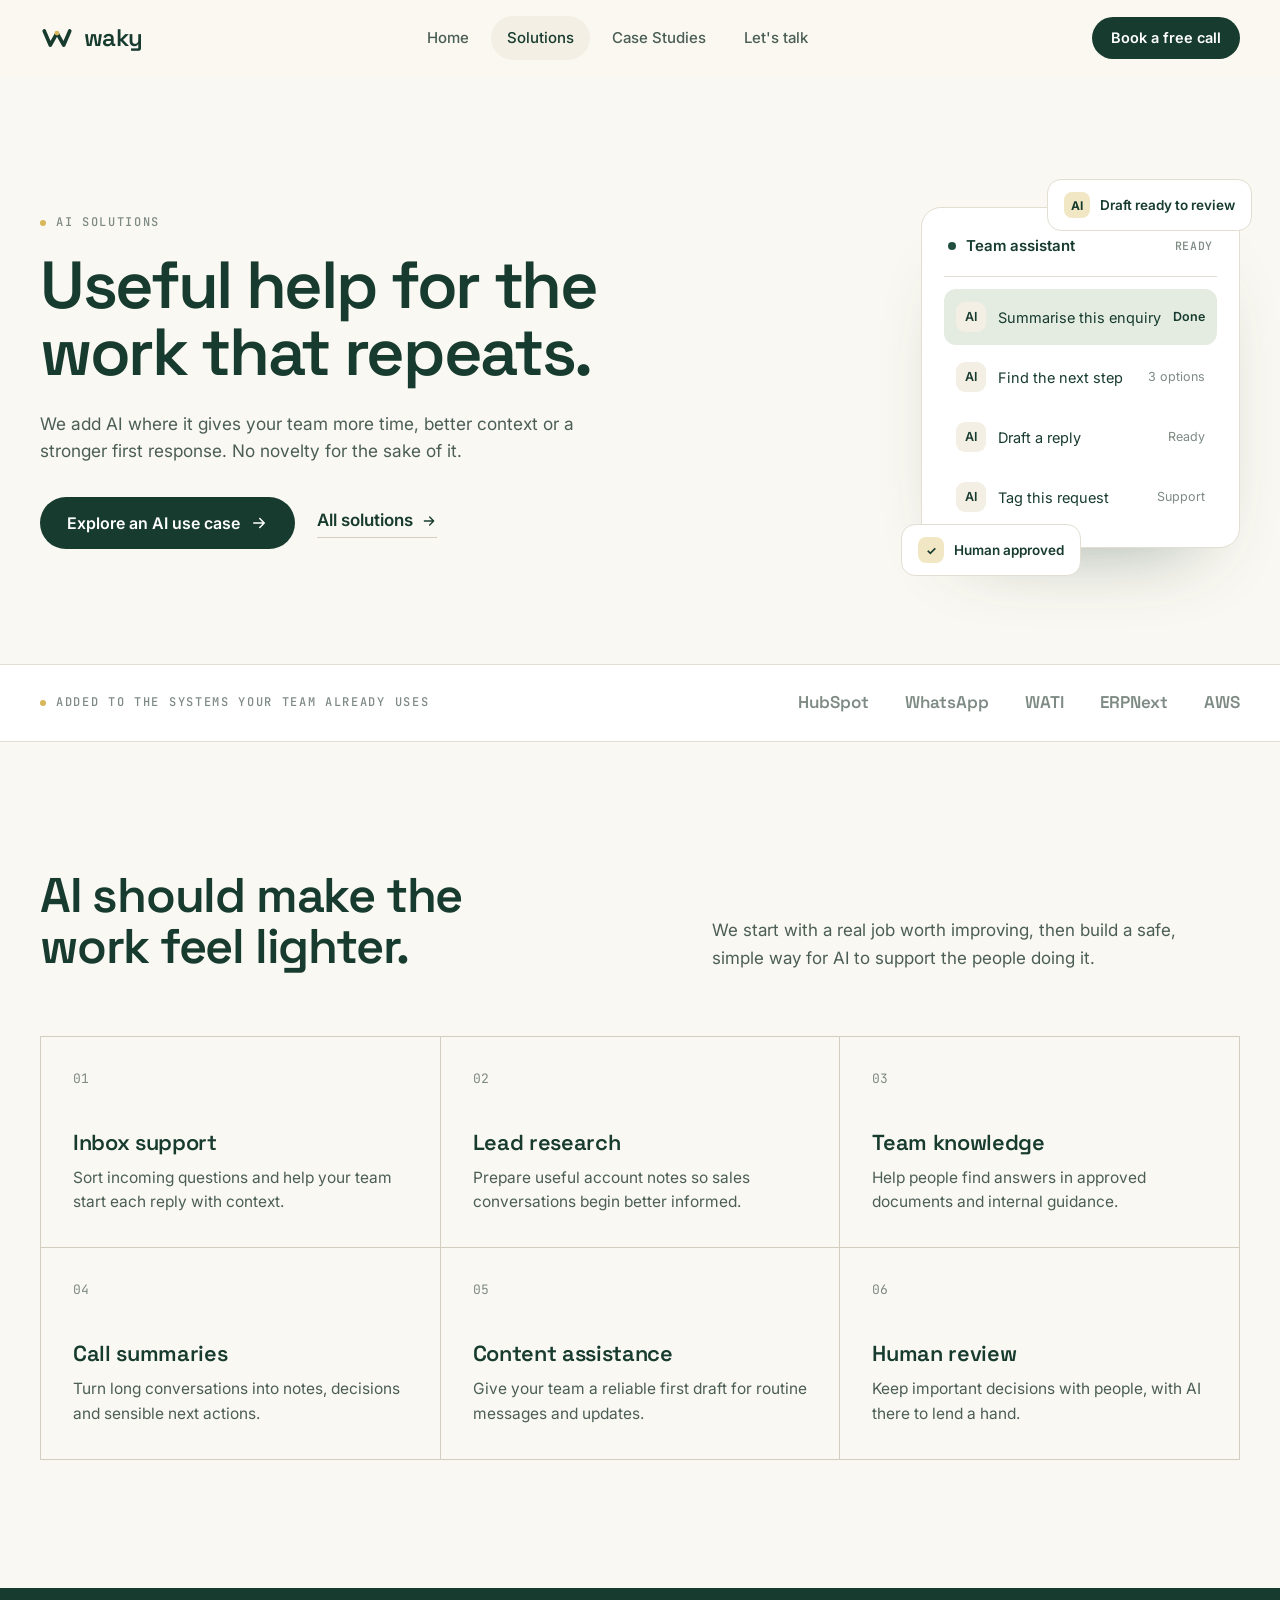
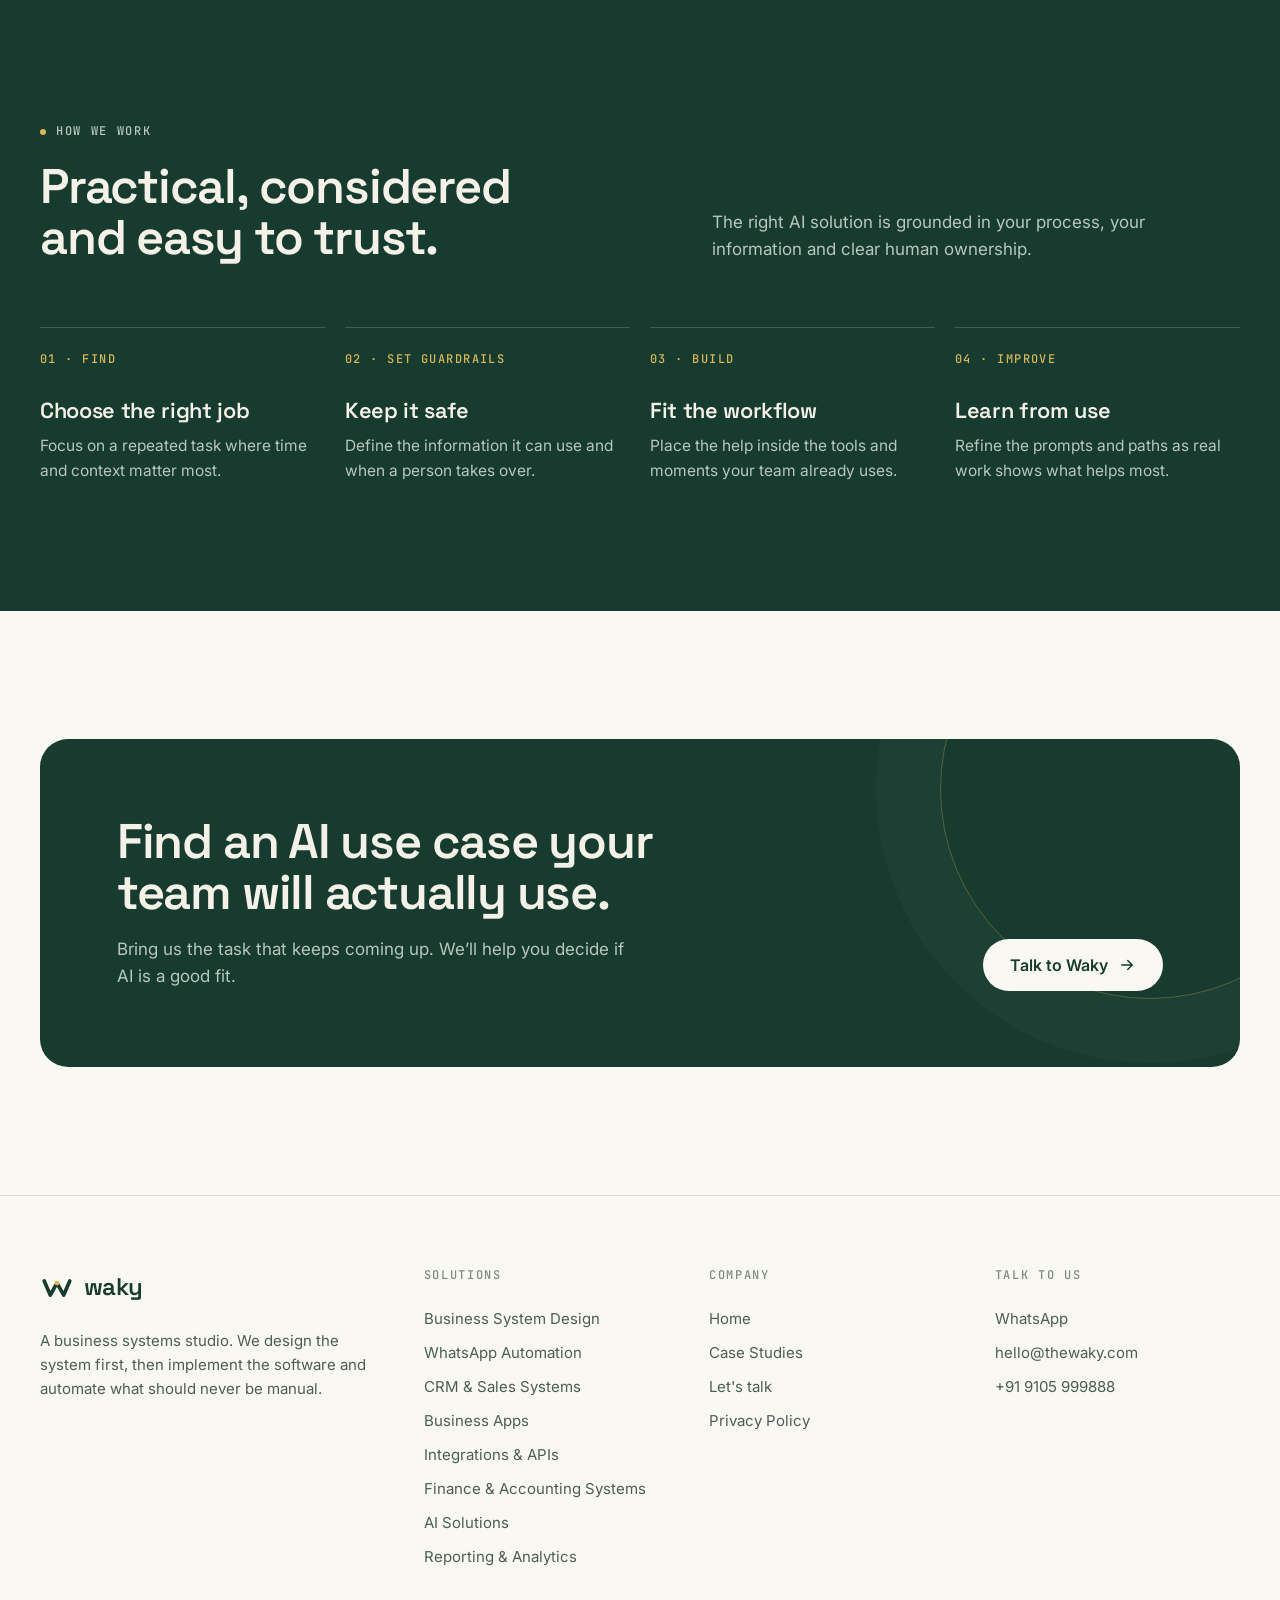
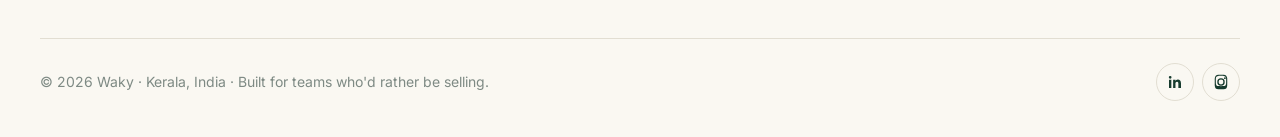
==== ai-solutions.html @ fea4414a "Redesign the site on one shared design system Every page now uses the same header, footer, buttons, " ====
<!DOCTYPE html>
<html lang="en">
<head>
<meta charset="UTF-8">
<meta name="viewport" content="width=device-width, initial-scale=1.0">
<title>AI Solutions — Waky</title>
<meta name="description" content="Practical AI solutions designed around the work your team already does.">
<link rel="canonical" href="https://thewaky.com/ai-solutions.html">
<meta name="theme-color" content="#FAF8F2">
<meta property="og:type" content="website">
<meta property="og:site_name" content="Waky">
<meta property="og:title" content="AI Solutions — Waky">
<meta property="og:description" content="Practical AI solutions designed around the work your team already does.">
<meta property="og:url" content="https://thewaky.com/ai-solutions.html">
<meta property="og:image" content="https://thewaky.com/abc.webp">
<meta name="twitter:card" content="summary_large_image">
<link rel="icon" type="image/svg+xml" href="logo.svg">
<link rel="preconnect" href="https://fonts.googleapis.com">
<link rel="preconnect" href="https://fonts.gstatic.com" crossorigin>
<link href="https://fonts.googleapis.com/css2?family=Space+Grotesk:wght@500;600;700&amp;family=Inter:wght@400;500;600&amp;family=JetBrains+Mono:wght@400;500&amp;display=swap" rel="stylesheet">
<link rel="stylesheet" href="styles.css">
<script async src="https://www.googletagmanager.com/gtag/js?id=G-2G8WQ6XJQY"></script>
<script>
  window.dataLayer = window.dataLayer || [];
  function gtag(){dataLayer.push(arguments);}
  gtag('js', new Date());
  gtag('config', 'G-2G8WQ6XJQY');
</script>
</head>
<body>
<a class="skip" href="#main">Skip to content</a>

<header class="site">
  <div class="wrap nav">
    <a href="index.html" class="brand" aria-label="Waky home">
      <svg viewBox="0 0 48 48" aria-hidden="true"><path d="M6 14 L14.5 34 L24 17 L33.5 34 L42 14" fill="none" stroke="#173B2E" stroke-width="5.2" stroke-linecap="round" stroke-linejoin="round"/><circle cx="24" cy="17" r="3.4" fill="#D8B65A"/></svg>
      <span>waky</span>
    </a>
    <nav class="nav-links" aria-label="Main navigation">
      <a href="index.html">Home</a>
      <a href="services.html" aria-current="page">Solutions</a>
      <a href="case-studies.html">Case Studies</a>
      <a href="contact.html">Let&#x27;s talk</a>
      <a class="nav-mobile-cta" href="contact.html">Book a free call</a>
    </nav>
    <div class="nav-cta">
      <a class="btn btn-primary btn-sm" href="contact.html">Book a free call</a>
    </div>
  </div>
</header>

<main id="main">

<section class="page-hero">
  <div class="wrap page-hero-grid">
    <div>
      <div class="eyebrow">AI Solutions</div>
      <h1>Useful help for the work that repeats.</h1>
      <p class="lede">We add AI where it gives your team more time, better context or a stronger first response. No novelty for the sake of it.</p>
      <div class="actions">
        <a class="btn btn-primary" href="contact.html">Explore an AI use case <svg viewBox="0 0 24 24" fill="none" stroke="currentColor" stroke-width="2" stroke-linecap="round" stroke-linejoin="round" aria-hidden="true"><path d="M5 12h14M13 6l6 6-6 6"/></svg></a>
        <a class="link-arrow" href="services.html">All solutions <svg viewBox="0 0 24 24" fill="none" stroke="currentColor" stroke-width="2" stroke-linecap="round" stroke-linejoin="round" aria-hidden="true"><path d="M5 12h14M13 6l6 6-6 6"/></svg></a>
      </div>
    </div>
    <div class="board-wrap" aria-hidden="true">
      <div class="chip chip-1"><b>AI</b>Draft ready to review</div>
      <div class="board">
        <div class="board-head"><i></i>Team assistant<span>Ready</span></div>
        <div class="board-line on"><b>AI</b>Summarise this enquiry<em>Done</em></div><div class="board-line"><b>AI</b>Find the next step<em>3 options</em></div><div class="board-line"><b>AI</b>Draft a reply<em>Ready</em></div><div class="board-line"><b>AI</b>Tag this request<em>Support</em></div>
      </div>
      <div class="chip chip-2"><b>✓</b>Human approved</div>
    </div>
  </div>
</section>

<div class="tools-row">
  <div class="wrap tools-inner">
    <span class="eyebrow">Added to the systems your team already uses</span>
    <ul><li>HubSpot</li><li>WhatsApp</li><li>WATI</li><li>ERPNext</li><li>AWS</li></ul>
  </div>
</div>

<section>
  <div class="wrap">
    <div class="head">
      <h2>AI should make the work feel lighter.</h2>
      <p>We start with a real job worth improving, then build a safe, simple way for AI to support the people doing it.</p>
    </div>
    <div class="grid-3 "><article><span class="step-num">01</span><h3>Inbox support</h3><p>Sort incoming questions and help your team start each reply with context.</p></article><article><span class="step-num">02</span><h3>Lead research</h3><p>Prepare useful account notes so sales conversations begin better informed.</p></article><article><span class="step-num">03</span><h3>Team knowledge</h3><p>Help people find answers in approved documents and internal guidance.</p></article><article><span class="step-num">04</span><h3>Call summaries</h3><p>Turn long conversations into notes, decisions and sensible next actions.</p></article><article><span class="step-num">05</span><h3>Content assistance</h3><p>Give your team a reliable first draft for routine messages and updates.</p></article><article><span class="step-num">06</span><h3>Human review</h3><p>Keep important decisions with people, with AI there to lend a hand.</p></article></div>
  </div>
</section>

<section class="section-dark">
  <div class="wrap">
    <div class="head">
      <div>
        <div class="eyebrow">How we work</div>
        <h2>Practical, considered and easy to trust.</h2>
      </div>
      <p>The right AI solution is grounded in your process, your information and clear human ownership.</p>
    </div>
    <div class="process"><article><b>01 · FIND</b><h3>Choose the right job</h3><p>Focus on a repeated task where time and context matter most.</p></article><article><b>02 · SET GUARDRAILS</b><h3>Keep it safe</h3><p>Define the information it can use and when a person takes over.</p></article><article><b>03 · BUILD</b><h3>Fit the workflow</h3><p>Place the help inside the tools and moments your team already uses.</p></article><article><b>04 · IMPROVE</b><h3>Learn from use</h3><p>Refine the prompts and paths as real work shows what helps most.</p></article></div>
  </div>
</section>
<div style="height:var(--section)"></div>

<section class="cta">
  <div class="wrap">
    <div class="cta-band">
      <div>
        <h2>Find an AI use case your team will actually use.</h2>
        <p>Bring us the task that keeps coming up. We’ll help you decide if AI is a good fit.</p>
      </div>
      <div class="actions">
        <a class="btn btn-light" href="contact.html">Talk to Waky <svg viewBox="0 0 24 24" fill="none" stroke="currentColor" stroke-width="2" stroke-linecap="round" stroke-linejoin="round" aria-hidden="true"><path d="M5 12h14M13 6l6 6-6 6"/></svg></a>
      </div>
    </div>
  </div>
</section>
</main>

<footer class="site">
  <div class="wrap">
    <div class="footer-grid">
      <div class="footer-brand">
        <a href="index.html" class="brand" aria-label="Waky home">
          <svg viewBox="0 0 48 48" aria-hidden="true"><path d="M6 14 L14.5 34 L24 17 L33.5 34 L42 14" fill="none" stroke="#173B2E" stroke-width="5.2" stroke-linecap="round" stroke-linejoin="round"/><circle cx="24" cy="17" r="3.4" fill="#D8B65A"/></svg>
          <span>waky</span>
        </a>
        <p>A business systems studio. We design the system first, then implement the software and automate what should never be manual.</p>
      </div>
      <div class="footer-col">
        <h4>Solutions</h4>
        <a href="business-system-design.html">Business System Design</a>
        <a href="whatsapp-automation.html">WhatsApp Automation</a>
        <a href="crm-sales-systems.html">CRM &amp; Sales Systems</a>
        <a href="business-apps.html">Business Apps</a>
        <a href="integrations-apis.html">Integrations &amp; APIs</a>
        <a href="finance-accounting.html">Finance &amp; Accounting Systems</a>
        <a href="ai-solutions.html">AI Solutions</a>
        <a href="reporting-analytics.html">Reporting &amp; Analytics</a>
      </div>
      <div class="footer-col">
        <h4>Company</h4>
        <a href="index.html">Home</a>
        <a href="case-studies.html">Case Studies</a>
        <a href="contact.html">Let's talk</a>
        <a href="privacy.html">Privacy Policy</a>
      </div>
      <div class="footer-col">
        <h4>Talk to us</h4>
        <a data-wa-button data-wa-message="Hi Waky, I'd like to book a free consultation." href="https://wa.me/919105999888">WhatsApp</a>
        <a href="mailto:hello@thewaky.com">hello@thewaky.com</a>
        <a href="tel:+919105999888">+91 9105 999888</a>
      </div>
    </div>
    <div class="footer-bottom">
      <span>&copy; 2026 Waky &middot; Kerala, India &middot; Built for teams who'd rather be selling.</span>
      <div class="socials">
        <a href="https://www.linkedin.com/company/waky-labs" target="_blank" rel="noopener noreferrer" aria-label="Waky on LinkedIn">
          <svg viewBox="0 0 24 24" aria-hidden="true"><path d="M6.5 8.5H3V21h3.5V8.5ZM4.75 3A2.05 2.05 0 1 0 4.75 7.1 2.05 2.05 0 0 0 4.75 3ZM21 13.9c0-3.75-2-5.5-4.65-5.5-2.15 0-3.1 1.18-3.65 2v-1.9H9.2V21h3.5v-6.2c0-1.63.3-3.2 2.33-3.2 2 0 2.02 1.86 2.02 3.3V21H21v-7.1Z"/></svg>
        </a>
        <a href="https://www.instagram.com/wakylabs" target="_blank" rel="noopener noreferrer" aria-label="Waky on Instagram">
          <svg viewBox="0 0 24 24" aria-hidden="true"><path d="M12 2.8c2.5 0 2.8 0 3.8.06 2.55.12 3.74 1.33 3.86 3.86.05 1 .06 1.29.06 3.8s0 2.8-.06 3.8c-.12 2.52-1.31 3.74-3.86 3.86-1 .05-1.29.06-3.8.06s-2.8 0-3.8-.06c-2.56-.12-3.74-1.34-3.86-3.86-.05-1-.06-1.29-.06-3.8s0-2.8.06-3.8C4.26 4.2 5.45 2.98 8 2.86 9 2.8 9.3 2.8 12 2.8ZM12 1c-2.55 0-2.87 0-3.87.06-3.4.15-5.3 2.04-5.46 5.46C2.6 7.53 2.6 7.85 2.6 10.4v3.2c0 2.55 0 2.87.06 3.87.16 3.41 2.05 5.3 5.46 5.46 1 .05 1.32.06 3.87.06s2.87 0 3.87-.06c3.4-.16 5.31-2.05 5.46-5.46.05-1 .06-1.32.06-3.87v-3.2c0-2.55 0-2.87-.06-3.87-.15-3.4-2.05-5.3-5.46-5.46C14.87 1 14.55 1 12 1Zm0 5.4a5.6 5.6 0 1 0 0 11.2 5.6 5.6 0 0 0 0-11.2Zm0 9.2a3.6 3.6 0 1 1 0-7.2 3.6 3.6 0 0 1 0 7.2Zm5.85-10.7a1.3 1.3 0 1 0 0 2.6 1.3 1.3 0 0 0 0-2.6Z"/></svg>
        </a>
      </div>
    </div>
  </div>
</footer>

<script src="script.js"></script>
</body>
</html>
---- styles.css ----
/* =========================================================
   WAKY — design system
   One stylesheet for every page. Tokens first, then base,
   then components, then page sections. Systems before software.
   ========================================================= */

:root{
  /* colour */
  --paper:#FAF8F2;
  --paper-2:#F3EFE4;
  --card:#FFFFFF;
  --forest:#173B2E;
  --forest-2:#22503F;
  --forest-3:#0F2A20;
  --ink:#173B2E;
  --ink-2:#4B5E56;
  --ink-3:#7E8A84;
  --line:#E2DED2;
  --line-2:#D3CEC0;
  --gold:#D8B65A;
  --gold-soft:#F2E7C4;
  --sage-soft:#E4ECE2;
  --on-dark:#F4F1E8;
  --on-dark-2:#B9C6BE;

  /* type */
  --display:"Space Grotesk","Helvetica Neue",Arial,sans-serif;
  --body:"Inter","Helvetica Neue",Arial,sans-serif;
  --mono:"JetBrains Mono",ui-monospace,SFMono-Regular,Menlo,monospace;

  --fs-hero:clamp(44px,6.4vw,88px);
  --fs-h1:clamp(40px,5.2vw,72px);
  --fs-h2:clamp(32px,3.8vw,52px);
  --fs-h3:clamp(20px,1.7vw,24px);
  --fs-lede:clamp(17px,1.35vw,20px);
  --fs-body:17px;
  --fs-small:14.5px;
  --fs-label:12px;

  /* space */
  --max:1200px;
  --gutter:clamp(20px,4vw,40px);
  --section:clamp(80px,10vw,136px);
  --radius:20px;
  --radius-sm:12px;
  --ease:cubic-bezier(.2,.7,.2,1);
}

/* ---------- Base ---------- */

*,*::before,*::after{box-sizing:border-box}
html{scroll-behavior:smooth;-webkit-text-size-adjust:100%}
body{
  margin:0;
  font-family:var(--body);
  font-size:var(--fs-body);
  line-height:1.6;
  color:var(--ink);
  background:var(--paper);
  -webkit-font-smoothing:antialiased;
  text-rendering:optimizeLegibility;
}
img,svg{display:block;max-width:100%;height:auto}
a{color:inherit;text-decoration:none}
button,input,select,textarea{font:inherit;color:inherit}

h1,h2,h3,h4{
  margin:0;
  font-family:var(--display);
  font-weight:600;
  color:var(--forest);
  letter-spacing:-.025em;
  line-height:1.05;
  text-wrap:balance;
}
h3{font-size:var(--fs-h3);letter-spacing:-.015em;line-height:1.2}
h4{font-size:17px;letter-spacing:-.01em;line-height:1.3}
p{margin:0;color:var(--ink-2);text-wrap:pretty}
strong{color:var(--ink);font-weight:600}

:focus-visible{outline:2px solid var(--gold);outline-offset:3px;border-radius:6px}
::selection{background:var(--gold-soft);color:var(--forest)}

.wrap{width:100%;max-width:calc(var(--max) + var(--gutter)*2);margin:0 auto;padding:0 var(--gutter)}
.skip{position:absolute;left:-999px;top:12px;z-index:100;background:var(--forest);color:#fff;padding:10px 16px;border-radius:10px}
.skip:focus{left:12px}

/* ---------- Type helpers ---------- */

.eyebrow{
  display:inline-flex;
  align-items:center;
  gap:10px;
  margin-bottom:20px;
  font-family:var(--mono);
  font-size:var(--fs-label);
  font-weight:500;
  letter-spacing:.14em;
  text-transform:uppercase;
  color:var(--ink-3);
}
.eyebrow::before{
  content:"";
  width:6px;height:6px;flex:0 0 6px;
  border-radius:50%;
  background:var(--gold);
}
.lede{font-size:var(--fs-lede);line-height:1.6;max-width:36em}
.mark{
  background:linear-gradient(transparent 62%,var(--gold-soft) 62%,var(--gold-soft) 92%,transparent 92%);
  padding:0 .06em;
}
.note{
  font-family:var(--mono);
  font-size:13px;
  letter-spacing:.02em;
  color:var(--ink-3);
}

/* ---------- Buttons ---------- */

.btn{
  display:inline-flex;
  align-items:center;
  justify-content:center;
  gap:10px;
  min-height:52px;
  padding:0 26px;
  border-radius:999px;
  border:1px solid transparent;
  font-family:var(--body);
  font-size:16px;
  font-weight:600;
  line-height:1;
  cursor:pointer;
  transition:background .25s var(--ease),color .25s var(--ease),border-color .25s var(--ease),transform .25s var(--ease);
}
.btn svg{width:18px;height:18px;transition:transform .25s var(--ease)}
.btn:hover svg{transform:translateX(3px)}
.btn-primary{background:var(--forest);color:#fff}
.btn-primary:hover{background:var(--forest-2)}
.btn-ghost{border-color:var(--line-2);color:var(--forest);background:transparent}
.btn-ghost:hover{border-color:var(--forest)}
.btn-light{background:var(--paper);color:var(--forest)}
.btn-light:hover{background:#fff}
.btn-sm{min-height:42px;padding:0 18px;font-size:14.5px}

.link-arrow{
  display:inline-flex;
  align-items:center;
  gap:8px;
  font-weight:600;
  color:var(--forest);
  border-bottom:1px solid var(--line-2);
  padding-bottom:3px;
  transition:border-color .25s var(--ease),gap .25s var(--ease);
}
.link-arrow:hover{border-color:var(--forest);gap:12px}
.link-arrow svg{width:16px;height:16px;flex:0 0 16px}

/* ---------- Header ---------- */

header.site{
  position:sticky;
  top:0;
  z-index:50;
  background:rgba(250,248,242,.86);
  -webkit-backdrop-filter:saturate(1.4) blur(14px);
  backdrop-filter:saturate(1.4) blur(14px);
  border-bottom:1px solid transparent;
  transition:border-color .3s var(--ease);
}
header.site.scrolled{border-bottom-color:var(--line)}
.nav{
  display:flex;
  align-items:center;
  justify-content:space-between;
  gap:24px;
  height:76px;
}
.brand{display:inline-flex;align-items:center;gap:10px;color:var(--forest)}
.brand svg{width:34px;height:34px}
.brand span{font-family:var(--display);font-weight:600;font-size:24px;letter-spacing:-.03em}
.nav-links{display:flex;align-items:center;gap:6px}
.nav-links a{
  padding:10px 16px;
  border-radius:999px;
  font-size:15px;
  font-weight:500;
  color:var(--ink-2);
  transition:color .2s,background .2s;
}
.nav-links a:hover{color:var(--forest);background:var(--paper-2)}
.nav-links a.active,.nav-links a[aria-current="page"]{color:var(--forest);background:var(--paper-2)}
.nav-cta{display:flex;align-items:center;gap:12px}
.nav-toggle{display:none}

/* ---------- Sections ---------- */

section{padding:var(--section) 0}
.section-alt{background:var(--paper-2)}
.section-dark{background:var(--forest);color:var(--on-dark)}
.section-dark h2,.section-dark h3{color:var(--on-dark)}
.section-dark p{color:var(--on-dark-2)}
.section-dark .eyebrow{color:var(--on-dark-2)}
.section-tight{padding:56px 0}

.head{
  display:grid;
  grid-template-columns:minmax(0,1.15fr) minmax(0,1fr);
  gap:32px 64px;
  align-items:end;
  margin-bottom:clamp(40px,5vw,64px);
}
.head h2{font-size:var(--fs-h2)}
.head p{max-width:30em}
.head.stack{grid-template-columns:1fr;max-width:760px}

/* ---------- Hero (home) ---------- */

.hero{padding:clamp(56px,8vw,112px) 0 clamp(64px,8vw,104px)}
.hero-grid{
  display:grid;
  grid-template-columns:minmax(0,1.05fr) minmax(0,1fr);
  gap:clamp(32px,5vw,72px);
  align-items:center;
}
.hero h1{font-size:var(--fs-hero);line-height:.98;letter-spacing:-.035em;margin-bottom:28px}
.hero .lede{margin-bottom:36px}
.actions{display:flex;flex-wrap:wrap;align-items:center;gap:14px 22px}
.hero-art img{width:100%;height:auto}
.hero-meta{margin-top:28px}

/* ---------- Client row ---------- */

.clients{
  border-top:1px solid var(--line);
  border-bottom:1px solid var(--line);
  padding:28px 0;
}
.clients-inner{display:flex;align-items:center;gap:24px 48px;flex-wrap:wrap}
.clients .eyebrow{margin:0;flex:0 0 auto}
.client-logos{
  display:flex;
  align-items:center;
  justify-content:space-between;
  gap:24px 40px;
  flex:1;
  flex-wrap:wrap;
}
.client-logos img{
  height:40px;
  width:auto;
  filter:grayscale(1) contrast(1.05);
  opacity:.72;
  mix-blend-mode:multiply;
  transition:filter .3s,opacity .3s;
}
.client-logos img:hover{filter:none;opacity:1}

/* ---------- Principle / framework ---------- */

.principle{
  display:grid;
  grid-template-columns:minmax(0,1fr) minmax(0,1.4fr);
  gap:clamp(32px,6vw,96px);
}
.principle h2{font-size:var(--fs-h2);margin-bottom:22px}
.steps{
  list-style:none;
  margin:0;
  padding:0;
  border-top:1px solid var(--line-2);
}
.steps li{
  display:grid;
  grid-template-columns:72px minmax(0,1fr) minmax(0,1.3fr);
  gap:8px 24px;
  align-items:baseline;
  padding:26px 0;
  border-bottom:1px solid var(--line-2);
}
.step-num{font-family:var(--mono);font-size:13px;color:var(--ink-3)}
.steps li:last-child .step-num{color:var(--forest)}
.steps li:last-child h3{position:relative}
.steps h3{font-size:24px}
.steps p{font-size:16px}

/* ---------- Pillars ---------- */

.pillars{display:grid;grid-template-columns:repeat(3,minmax(0,1fr));gap:20px}
.pillar{
  position:relative;
  display:flex;
  flex-direction:column;
  min-height:360px;
  padding:32px;
  border:1px solid var(--line);
  border-radius:var(--radius);
  background:var(--card);
  transition:border-color .3s var(--ease),transform .3s var(--ease),box-shadow .3s var(--ease);
}
.pillar:hover{border-color:var(--line-2);transform:translateY(-3px);box-shadow:0 24px 48px -32px rgba(23,59,46,.35)}
.pillar-icon{width:56px;height:56px;margin-bottom:auto;color:var(--forest)}
.pillar-icon .accent{fill:var(--gold);stroke:none}
.pillar .step-num{margin:40px 0 12px}
.pillar h3{font-size:26px;margin-bottom:12px}
.pillar p{font-size:16px;margin-bottom:24px}
.pillar .link-arrow{margin-top:auto;align-self:flex-start;font-size:15px}

/* ---------- Stack table ---------- */

.stack{
  display:grid;
  grid-template-columns:repeat(3,minmax(0,1fr));
  margin-top:clamp(56px,7vw,88px);
  border-top:1px solid var(--line-2);
  border-left:1px solid var(--line-2);
}
.stack-item{
  display:flex;
  flex-direction:column;
  gap:10px;
  padding:28px;
  border-right:1px solid var(--line-2);
  border-bottom:1px solid var(--line-2);
  transition:background .25s;
}
.stack-item:hover{background:var(--card)}
.stack-item h3{font-size:20px}
.stack-item p{font-size:15px}
.stack-logos{display:flex;align-items:center;gap:6px 14px;margin-top:auto;padding-top:14px;flex-wrap:wrap}
.stack-logos img{height:44px;width:auto;margin:-6px 0;filter:grayscale(1) contrast(1.1);opacity:.85;mix-blend-mode:multiply}
.stack-logos span{font-family:var(--display);font-weight:600;font-size:15px;color:var(--ink-3)}

/* ---------- Work / case studies on home ---------- */

.work-grid{display:grid;grid-template-columns:minmax(0,1.5fr) minmax(0,1fr);gap:20px}
.work-feature{
  display:flex;
  flex-direction:column;
  gap:28px;
  padding:clamp(28px,4vw,48px);
  border-radius:var(--radius);
  background:var(--forest);
  color:var(--on-dark);
}
.work-feature h3{color:var(--on-dark);font-size:clamp(26px,2.6vw,36px);line-height:1.12}
.work-feature p{color:var(--on-dark-2)}
.work-feature .eyebrow{color:var(--on-dark-2);margin:0}
.work-feature .link-arrow{color:var(--on-dark);border-color:rgba(255,255,255,.25);align-self:flex-start}
.work-feature .link-arrow:hover{border-color:var(--gold)}
.chain{
  list-style:none;
  margin:0;
  padding:0;
  display:flex;
  flex-wrap:wrap;
  gap:8px;
}
.chain li{
  font-size:13.5px;
  padding:8px 12px;
  border-radius:999px;
  border:1px solid rgba(255,255,255,.16);
  color:var(--on-dark);
}
.chain li b{font-family:var(--mono);font-weight:500;color:var(--gold);margin-right:6px;font-size:12px}
.work-side{display:grid;gap:20px}
.work-card{
  display:flex;
  flex-direction:column;
  gap:12px;
  padding:32px;
  border-radius:var(--radius);
  border:1px solid var(--line);
  background:var(--card);
  transition:border-color .3s,transform .3s var(--ease);
}
.work-card:hover{border-color:var(--line-2);transform:translateY(-3px)}
.work-card .eyebrow{margin:0}
.work-card h3{font-size:22px}
.work-card p{font-size:15.5px}

/* ---------- Team ---------- */

.team{display:grid;grid-template-columns:repeat(3,minmax(0,1fr));gap:20px}
.person{display:flex;gap:20px;align-items:flex-start;padding-top:24px;border-top:1px solid var(--line-2)}
.person img{width:84px;height:84px;flex:0 0 84px;border-radius:50%;object-fit:cover;background:var(--paper-2)}
.person h3{font-size:20px;margin-bottom:2px}
.person .role{font-family:var(--mono);font-size:12px;letter-spacing:.1em;text-transform:uppercase;color:var(--ink-3);margin-bottom:10px}
.person p{font-size:15.5px}

/* ---------- CTA band ---------- */

.cta{padding:0 0 var(--section)}
.cta-band{
  position:relative;
  overflow:hidden;
  display:grid;
  grid-template-columns:minmax(0,1.3fr) auto;
  gap:32px;
  align-items:end;
  padding:clamp(40px,6vw,80px);
  border-radius:calc(var(--radius) + 8px);
  background:var(--forest);
  color:var(--on-dark);
}
.cta-band::after{
  content:"";
  position:absolute;
  right:-120px;
  top:-160px;
  width:420px;
  height:420px;
  border-radius:50%;
  border:1px solid rgba(216,182,90,.32);
  box-shadow:0 0 0 64px rgba(255,255,255,.025);
  pointer-events:none;
}
.cta-band h2{color:var(--on-dark);font-size:var(--fs-h2);max-width:14em}
.cta-band h2 em{font-style:normal;color:var(--gold)}
.cta-band p{color:var(--on-dark-2);margin-top:18px;max-width:30em}
.cta-band .actions{position:relative;z-index:1}
.cta-band .note{color:var(--on-dark-2)}

/* ---------- Footer ---------- */

footer.site{border-top:1px solid var(--line);padding:72px 0 36px;background:var(--paper)}
.footer-grid{
  display:grid;
  grid-template-columns:minmax(0,1.4fr) repeat(3,minmax(0,1fr));
  gap:40px;
}
.footer-brand p{margin-top:16px;font-size:15px;max-width:22em}
.footer-col h4{
  font-family:var(--mono);
  font-size:var(--fs-label);
  font-weight:500;
  letter-spacing:.14em;
  text-transform:uppercase;
  color:var(--ink-3);
  margin-bottom:18px;
}
.footer-col a{display:block;padding:5px 0;font-size:15px;color:var(--ink-2);transition:color .2s}
.footer-col a:hover{color:var(--forest)}
.footer-bottom{
  display:flex;
  align-items:center;
  justify-content:space-between;
  gap:16px;
  flex-wrap:wrap;
  margin-top:64px;
  padding-top:24px;
  border-top:1px solid var(--line);
  font-size:14px;
  color:var(--ink-3);
}
.socials{display:flex;align-items:center;gap:8px}
.socials a{
  display:grid;
  place-items:center;
  width:38px;
  height:38px;
  border-radius:50%;
  border:1px solid var(--line);
  color:var(--forest);
  transition:border-color .2s;
}
.socials a:hover{border-color:var(--forest)}
.socials svg{width:16px;height:16px;fill:currentColor}

/* ---------- Page hero (inner pages) ---------- */

.page-hero{padding:clamp(56px,8vw,104px) 0 clamp(56px,7vw,88px)}
.page-hero-grid{
  display:grid;
  grid-template-columns:minmax(0,1.1fr) minmax(0,1fr);
  gap:clamp(32px,5vw,72px);
  align-items:center;
}
.page-hero h1{font-size:var(--fs-h1);line-height:1;letter-spacing:-.035em;margin-bottom:24px}
.page-hero .lede{margin-bottom:32px}
.page-hero.narrow .wrap > div{max-width:820px}

/* line-art diagrams (services, system design) */
.diagram{width:100%;max-width:520px;margin-left:auto}
.diagram .d-line{fill:none;stroke:var(--forest);stroke-width:1.5;stroke-dasharray:4 5;opacity:.55}
.diagram .d-box rect{fill:var(--card);stroke:var(--line-2);stroke-width:1.2}
.diagram .d-box text{font-family:var(--body);font-size:16px;font-weight:500;fill:var(--forest);text-anchor:middle}
.diagram .d-core rect{fill:var(--forest)}
.diagram .d-core text{font-family:var(--display);font-size:18px;font-weight:600;fill:var(--on-dark);text-anchor:middle}
.diagram .d-dot{fill:var(--gold)}
.diagram .d-ring{fill:none;stroke:var(--line-2);stroke-width:1}
.diagram .d-label{font-family:var(--mono);font-size:11px;letter-spacing:.12em;fill:var(--ink-3);text-anchor:middle}

/* ---------- Product board mock (solution pages) ---------- */

.board-wrap{position:relative;max-width:500px;margin-left:auto;padding:28px 0}
.board{
  position:relative;
  z-index:1;
  padding:22px;
  border-radius:var(--radius);
  background:var(--card);
  border:1px solid var(--line);
  box-shadow:0 40px 80px -48px rgba(23,59,46,.45);
}
.board-head{
  display:flex;
  align-items:center;
  gap:10px;
  padding:4px 4px 18px;
  margin-bottom:12px;
  border-bottom:1px solid var(--line);
  font-weight:600;
  font-size:15px;
  color:var(--forest);
}
.board-head i{width:8px;height:8px;border-radius:50%;background:var(--accent,var(--forest-2))}
.board-head span{margin-left:auto;font-family:var(--mono);font-size:11.5px;font-weight:500;color:var(--ink-3);letter-spacing:.06em;text-transform:uppercase}
.board-line{
  display:flex;
  align-items:center;
  gap:12px;
  padding:13px 12px;
  border-radius:var(--radius-sm);
  font-size:14.5px;
  color:var(--ink);
}
.board-line + .board-line{margin-top:4px}
.board-line b{
  display:grid;
  place-items:center;
  width:30px;height:30px;
  flex:0 0 30px;
  border-radius:9px;
  background:var(--paper-2);
  font-size:12.5px;
  font-weight:600;
  color:var(--forest);
}
.board-line em{margin-left:auto;font-style:normal;font-size:12.5px;color:var(--ink-3)}
.board-line.on{background:var(--sage-soft)}
.board-line.on em{color:var(--forest);font-weight:600}
.chip{
  position:absolute;
  z-index:2;
  display:flex;
  align-items:center;
  gap:10px;
  padding:12px 16px;
  border-radius:14px;
  background:var(--card);
  border:1px solid var(--line);
  box-shadow:0 20px 40px -28px rgba(23,59,46,.5);
  font-size:13.5px;
  font-weight:600;
  color:var(--forest);
  white-space:nowrap;
}
.chip b{
  display:grid;
  place-items:center;
  width:26px;height:26px;
  border-radius:8px;
  background:var(--gold-soft);
  font-size:12px;
}
.chip-1{top:0;right:-12px}
.chip-2{bottom:0;left:-20px}

/* ---------- Tools row ---------- */

.tools-row{border-top:1px solid var(--line);border-bottom:1px solid var(--line);padding:24px 0;background:var(--card)}
.tools-inner{display:flex;align-items:center;justify-content:space-between;gap:16px 40px;flex-wrap:wrap}
.tools-inner .eyebrow{margin:0}
.tools-inner ul{list-style:none;margin:0;padding:0;display:flex;gap:12px 36px;flex-wrap:wrap}
.tools-inner li{font-family:var(--display);font-weight:600;font-size:17px;color:var(--ink-3)}

/* ---------- Feature grid (hairline) ---------- */

.grid-3{
  display:grid;
  grid-template-columns:repeat(3,minmax(0,1fr));
  border-top:1px solid var(--line-2);
  border-left:1px solid var(--line-2);
}
.grid-3 > *{
  padding:32px;
  border-right:1px solid var(--line-2);
  border-bottom:1px solid var(--line-2);
}
.grid-3 .step-num{display:block;margin-bottom:40px}
.grid-3 h3{margin-bottom:10px}
.grid-3 p{font-size:15.5px}
.grid-2{grid-template-columns:repeat(2,minmax(0,1fr))}
.grid-4{grid-template-columns:repeat(4,minmax(0,1fr))}

/* process on dark */
.process{display:grid;grid-template-columns:repeat(4,minmax(0,1fr));gap:20px;counter-reset:p}
.process article{padding-top:22px;border-top:1px solid rgba(255,255,255,.18)}
.process b{display:block;font-family:var(--mono);font-size:12px;font-weight:500;letter-spacing:.12em;color:var(--gold);margin-bottom:28px}
.process h3{margin-bottom:10px}
.process p{font-size:15.5px}

/* statements (outcomes without invented numbers) */
.statements{display:grid;grid-template-columns:repeat(2,minmax(0,1fr));gap:20px}
.statements div{padding:24px;border-radius:var(--radius-sm);background:var(--card);border:1px solid var(--line)}
.statements b{display:block;font-family:var(--display);font-size:20px;color:var(--forest);margin-bottom:6px;letter-spacing:-.01em}
.statements span{font-size:15px;color:var(--ink-2)}

.split{display:grid;grid-template-columns:minmax(0,1fr) minmax(0,1fr);gap:clamp(32px,6vw,96px);align-items:center}
.split h2{font-size:var(--fs-h2);margin-bottom:22px}
.split p + p{margin-top:14px}
.split .link-arrow{margin-top:28px}

/* flow (system example) */
.flow-map{
  display:grid;
  grid-template-columns:repeat(4,minmax(0,1fr));
  gap:16px;
  position:relative;
}
.flow-map div{
  position:relative;
  padding:22px;
  border-radius:var(--radius-sm);
  background:var(--card);
  border:1px solid var(--line);
  font-family:var(--display);
  font-weight:600;
  font-size:19px;
  color:var(--forest);
}
.flow-map div small{display:block;margin-top:6px;font-family:var(--body);font-weight:400;font-size:14px;color:var(--ink-3)}
.flow-map div:not(:last-child)::after{
  content:"→";
  position:absolute;
  right:-14px;
  top:50%;
  z-index:1;
  transform:translateY(-50%);
  display:grid;
  place-items:center;
  width:24px;height:24px;
  border-radius:50%;
  background:var(--gold);
  color:var(--forest);
  font-size:13px;
  font-family:var(--body);
}
.flow-out{display:flex;gap:10px;flex-wrap:wrap;margin-top:20px}
.flow-out span{padding:10px 16px;border-radius:999px;border:1px dashed var(--line-2);font-size:14.5px;color:var(--ink-2)}

/* ---------- Services index ---------- */

.services{display:grid;grid-template-columns:repeat(2,minmax(0,1fr));gap:20px}
.service{
  display:grid;
  grid-template-columns:auto minmax(0,1fr) auto;
  gap:6px 24px;
  align-items:start;
  padding:32px;
  border-radius:var(--radius);
  border:1px solid var(--line);
  background:var(--card);
  transition:border-color .3s,transform .3s var(--ease),box-shadow .3s var(--ease);
}
.service:hover{border-color:var(--line-2);transform:translateY(-3px);box-shadow:0 24px 48px -32px rgba(23,59,46,.35)}
.service .step-num{padding-top:6px}
.service h2{font-size:24px;letter-spacing:-.015em;line-height:1.2;margin-bottom:8px}
.service p{font-size:15.5px}
.service .go{
  display:grid;
  place-items:center;
  width:42px;height:42px;
  border-radius:50%;
  border:1px solid var(--line-2);
  color:var(--forest);
  transition:background .25s,color .25s,border-color .25s;
}
.service .go svg{width:16px;height:16px}
.service:hover .go{background:var(--forest);border-color:var(--forest);color:#fff}

/* ---------- WhatsApp chat mock ---------- */

.phone{
  position:relative;
  z-index:1;
  width:min(330px,100%);
  margin-left:auto;
  margin-right:40px;
  border-radius:34px;
  background:var(--forest);
  padding:10px;
  box-shadow:0 48px 90px -50px rgba(23,59,46,.6);
}
.phone-head{display:flex;align-items:center;gap:12px;padding:14px 14px 16px;color:#fff}
.phone-head .av{display:grid;place-items:center;width:36px;height:36px;border-radius:50%;background:var(--gold);color:var(--forest);font-weight:700;font-family:var(--display)}
.phone-head strong{display:block;color:#fff;font-size:14.5px}
.phone-head small{color:var(--on-dark-2);font-size:12px}
.phone-body{display:flex;flex-direction:column;gap:10px;padding:18px 14px 22px;border-radius:26px;background:var(--paper-2);min-height:320px}
.msg{max-width:82%;padding:10px 13px;border-radius:14px 14px 14px 4px;background:#fff;font-size:13.5px;line-height:1.45;color:var(--ink)}
.msg small{display:block;margin-top:4px;font-size:10.5px;color:var(--ink-3);text-align:right}
.msg.out{align-self:flex-end;border-radius:14px 14px 4px 14px;background:#DCEFD9}
.qr{align-self:flex-start;padding:8px 13px;border-radius:999px;border:1px solid var(--forest-2);color:var(--forest-2);font-size:13px;font-weight:500;background:transparent}

/* ---------- Case studies ---------- */

.case-index{display:flex;gap:10px;flex-wrap:wrap;margin-top:8px}
.case-index a{
  padding:10px 16px;
  border-radius:999px;
  border:1px solid var(--line-2);
  font-size:14.5px;
  color:var(--ink-2);
  transition:border-color .2s,color .2s;
}
.case-index a:hover{border-color:var(--forest);color:var(--forest)}

.study{border-top:1px solid var(--line)}
.study-head{display:grid;grid-template-columns:200px minmax(0,1fr);gap:24px 48px;margin-bottom:clamp(48px,6vw,72px)}
.study-head h2{font-size:var(--fs-h2);margin-bottom:20px;max-width:16em}
.study-head .lede{max-width:34em}
.study-row{display:grid;grid-template-columns:200px minmax(0,1fr);gap:24px 48px;margin-bottom:clamp(48px,6vw,72px)}
.study-row h3{font-size:clamp(24px,2.2vw,30px);margin-bottom:18px;max-width:20em}
.study-row p{max-width:40em}
.study-row p + p{margin-top:14px}
.study-label{font-family:var(--mono);font-size:var(--fs-label);letter-spacing:.14em;text-transform:uppercase;color:var(--ink-3);padding-top:8px}
.arch{
  display:grid;
  grid-template-columns:minmax(0,.9fr) minmax(0,1.1fr);
  gap:32px 56px;
  padding:clamp(32px,5vw,56px);
  margin-bottom:clamp(48px,6vw,72px);
  border-radius:var(--radius);
  background:var(--forest);
}
.arch h3{color:var(--on-dark);font-size:clamp(24px,2.2vw,30px);margin-bottom:16px}
.arch p{color:var(--on-dark-2)}
.arch ol{list-style:none;margin:0;padding:0;counter-reset:a}
.arch li{
  counter-increment:a;
  display:grid;
  grid-template-columns:40px minmax(0,1fr);
  gap:12px;
  padding:14px 0;
  border-bottom:1px solid rgba(255,255,255,.12);
  color:var(--on-dark);
  font-size:15.5px;
}
.arch li:first-child{border-top:1px solid rgba(255,255,255,.12)}
.arch li::before{content:counter(a,decimal-leading-zero);font-family:var(--mono);font-size:12px;color:var(--gold);padding-top:3px}
.arch li span{color:var(--on-dark-2)}
.caps{display:grid;grid-template-columns:repeat(2,minmax(0,1fr));gap:20px;margin-bottom:clamp(48px,6vw,72px)}
.caps div{padding:28px;border-radius:var(--radius-sm);border:1px solid var(--line);background:var(--card)}
.caps h4{margin-bottom:8px}
.caps p{font-size:15.5px}
.result{
  display:grid;
  grid-template-columns:200px minmax(0,1fr);
  gap:24px 48px;
  padding:32px 0 0;
  border-top:2px solid var(--forest);
}
.result p{font-family:var(--display);font-size:clamp(22px,2vw,28px);line-height:1.3;letter-spacing:-.015em;color:var(--forest);max-width:24em}

/* ---------- Contact ---------- */

.contact-layout{display:grid;grid-template-columns:minmax(0,1fr) minmax(0,1fr);gap:clamp(32px,6vw,96px);align-items:start}
.contact-left h1{font-size:var(--fs-h1);line-height:1;letter-spacing:-.035em;margin-bottom:24px}
.contact-left .lede{margin-bottom:36px}
.checks{list-style:none;margin:0;padding:0;border-top:1px solid var(--line-2)}
.checks li{display:flex;align-items:center;gap:14px;padding:16px 0;border-bottom:1px solid var(--line-2);font-weight:500;color:var(--forest)}
.checks svg{width:20px;height:20px;flex:0 0 20px;color:var(--gold)}
.contact-direct{display:flex;flex-wrap:wrap;gap:12px 28px;margin-top:32px}
.contact-form-card{
  padding:clamp(28px,4vw,44px);
  border-radius:var(--radius);
  background:var(--card);
  border:1px solid var(--line);
  box-shadow:0 40px 80px -56px rgba(23,59,46,.45);
}
.contact-form-card h2{font-size:28px;margin-bottom:8px}
.contact-form-card > p{font-size:15px;margin-bottom:28px}
.contact-form-card .btn{width:100%;margin-top:8px}
.field{margin-bottom:16px}
.field label{display:block;margin-bottom:7px;font-size:14px;font-weight:500;color:var(--forest)}
.field label i{font-style:normal;color:var(--ink-3);font-weight:400}
.field input,.field select,.field textarea{
  width:100%;
  min-height:50px;
  padding:12px 16px;
  border-radius:var(--radius-sm);
  border:1px solid var(--line-2);
  background:var(--paper);
  font-size:15.5px;
  transition:border-color .2s,background .2s,box-shadow .2s;
}
.field textarea{min-height:120px;resize:vertical}
.field input:focus,.field select:focus,.field textarea:focus{
  outline:none;
  border-color:var(--forest);
  background:#fff;
  box-shadow:0 0 0 4px rgba(216,182,90,.25);
}
.field-row{display:grid;grid-template-columns:1fr 1fr;gap:0 16px}
.form-note{margin-top:14px;font-size:13px;color:var(--ink-3);text-align:center}

/* ---------- Legal ---------- */

.prose{max-width:740px}
.prose h1{font-size:var(--fs-h1);margin-bottom:16px}
.prose h2{font-size:24px;margin:48px 0 14px;letter-spacing:-.015em}
.prose p,.prose li{color:var(--ink-2)}
.prose p + p{margin-top:12px}
.prose ul{padding-left:20px;margin:0}
.prose li{margin:6px 0}
.prose hr{border:0;border-top:1px solid var(--line);margin:40px 0 0}

/* ---------- Scroll reveal (only when JS is on) ---------- */

.js .reveal{opacity:0;transform:translateY(16px);transition:opacity .6s var(--ease),transform .6s var(--ease);transition-delay:var(--d,0s)}
.js .reveal.in{opacity:1;transform:none}
@media (prefers-reduced-motion:reduce){
  html{scroll-behavior:auto}
  .js .reveal{opacity:1;transform:none;transition:none}
  *{transition-duration:0s!important}
}

/* =========================================================
   Responsive
   ========================================================= */

@media (max-width:1080px){
  .footer-grid{grid-template-columns:repeat(3,minmax(0,1fr))}
  .footer-brand{grid-column:1/-1}
  .grid-4,.process{grid-template-columns:repeat(2,minmax(0,1fr))}
  .process{row-gap:40px}
  .flow-map{grid-template-columns:repeat(2,minmax(0,1fr))}
  .flow-map div:nth-child(2)::after{display:none}
}

@media (max-width:900px){
  .nav-links,.nav-cta .btn{display:none}
  .nav-toggle{
    display:grid;
    place-items:center;
    width:44px;height:44px;
    border-radius:12px;
    border:1px solid var(--line-2);
    background:transparent;
    cursor:pointer;
  }
  .nav-toggle span,.nav-toggle span::before,.nav-toggle span::after{
    display:block;
    width:18px;height:1.6px;
    background:var(--forest);
    border-radius:2px;
    transition:transform .25s var(--ease),opacity .2s;
  }
  .nav-toggle span{position:relative}
  .nav-toggle span::before,.nav-toggle span::after{content:"";position:absolute;left:0}
  .nav-toggle span::before{top:-6px}
  .nav-toggle span::after{top:6px}
  body.nav-open .nav-toggle span{background:transparent}
  body.nav-open .nav-toggle span::before{transform:translateY(6px) rotate(45deg)}
  body.nav-open .nav-toggle span::after{transform:translateY(-6px) rotate(-45deg)}
  body.nav-open .nav-links{
    display:flex;
    flex-direction:column;
    align-items:stretch;
    gap:2px;
    position:fixed;
    left:0;right:0;
    top:var(--hdr,76px);
    padding:16px var(--gutter) 28px;
    background:var(--paper);
    border-bottom:1px solid var(--line);
    box-shadow:0 30px 60px -40px rgba(23,59,46,.4);
  }
  body.nav-open .nav-links a{padding:14px 12px;font-size:18px;border-radius:12px}
  body.nav-open .nav-links .nav-mobile-cta{display:flex;margin-top:12px;color:#fff;background:var(--forest);justify-content:center}

  .hero-grid,.page-hero-grid,.principle,.split,.contact-layout,.work-grid{grid-template-columns:1fr}
  .head{grid-template-columns:1fr;align-items:start}
  .hero-art{max-width:560px}
  .diagram,.board-wrap{margin:0 auto}
  .pillars,.team{grid-template-columns:1fr}
  .pillar{min-height:0}
  .pillar-icon{margin-bottom:8px}
  .pillar .step-num{margin-top:20px}
  .stack,.grid-3{grid-template-columns:repeat(2,minmax(0,1fr))}
  .services{grid-template-columns:1fr}
  .cta-band{grid-template-columns:1fr;align-items:start}
  .study-head,.study-row,.result,.arch{grid-template-columns:1fr}
  .study-row{gap:8px}
  .phone{margin:0 auto}
}

@media (min-width:901px){
  .nav-mobile-cta{display:none}
}

@media (max-width:600px){
  body{font-size:16px}
  .nav{height:68px}
  .brand svg{width:30px;height:30px}
  .brand span{font-size:22px}
  .actions .btn{width:100%}
  .actions .link-arrow{margin:4px auto 0}
  .clients-inner{flex-direction:column;align-items:flex-start}
  .client-logos{justify-content:flex-start;gap:16px 28px}
  .client-logos img{height:32px}
  .steps li{grid-template-columns:48px minmax(0,1fr);padding:22px 0}
  .steps p{grid-column:2}
  .stack,.grid-3,.grid-4,.process,.caps,.statements{grid-template-columns:1fr}
  .stack-item,.grid-3 > *{padding:24px}
  .grid-3 .step-num{margin-bottom:20px}
  .pillar,.service,.work-card{padding:26px}
  .service{grid-template-columns:minmax(0,1fr) auto}
  .service .step-num{grid-column:1/-1;padding:0}
  .service .go{grid-row:2;grid-column:2}
  .person img{width:68px;height:68px;flex-basis:68px}
  .flow-map{grid-template-columns:1fr}
  .flow-map div::after{display:none}
  .field-row{grid-template-columns:1fr}
  .footer-grid{grid-template-columns:1fr 1fr}
  .footer-bottom{flex-direction:column;align-items:flex-start}
  .chip-1{right:0}
  .chip-2{left:0}
  .board-wrap{padding:36px 0}
}
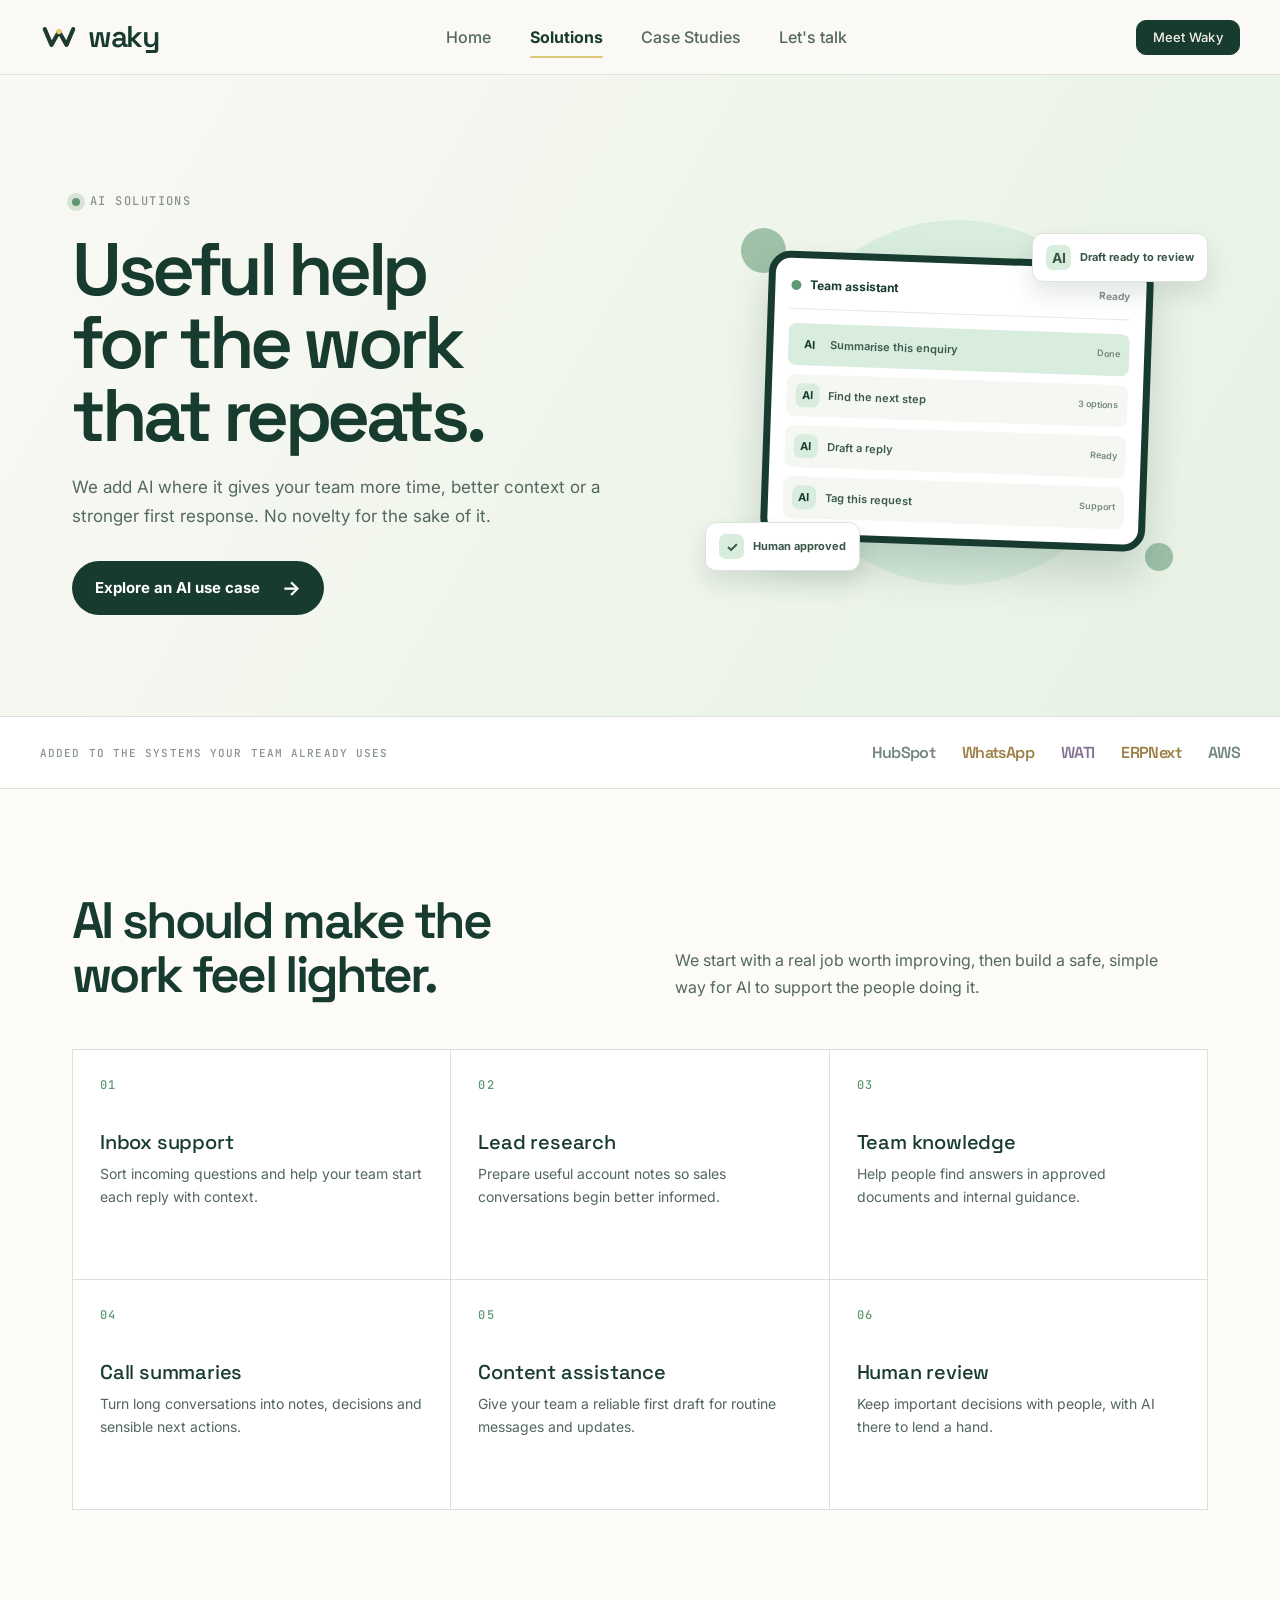
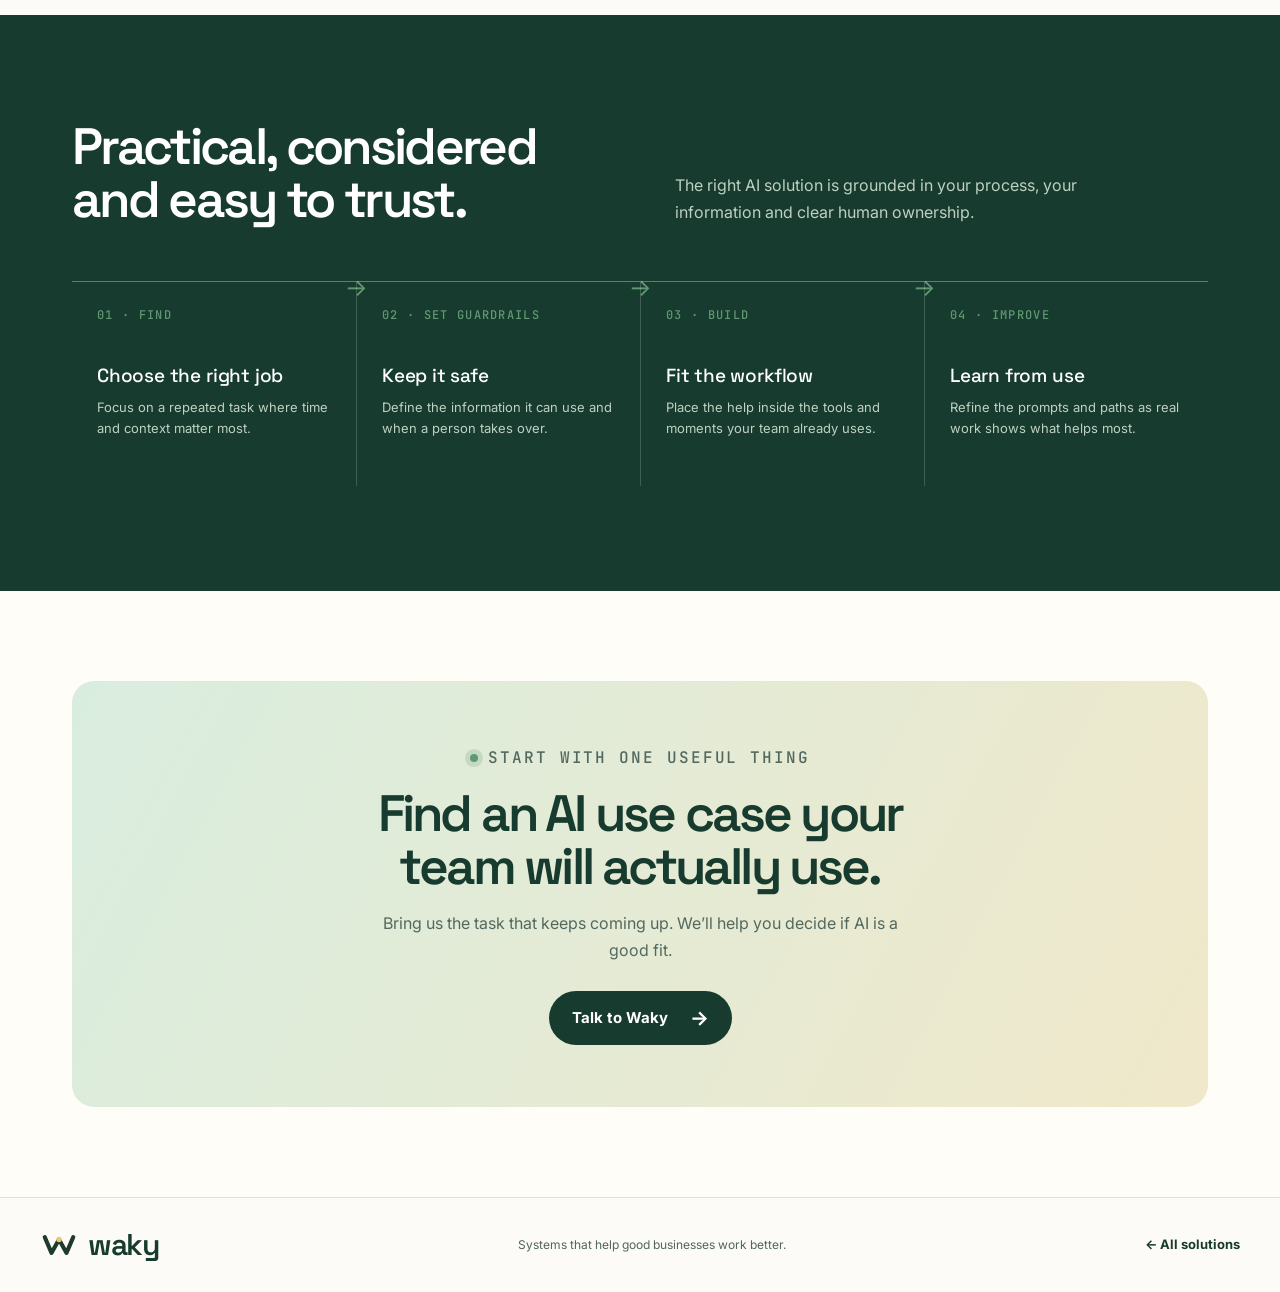
==== commit d61b04e4: "Revert "Merge pull request #2 from wakycoo-design/redesign-v3" Restores the previous design at the o" ====
--- a/ai-solutions.html
+++ b/ai-solutions.html
@@ -1,25 +1,5 @@
 <!DOCTYPE html>
-<html lang="en">
-<head>
-<meta charset="UTF-8">
-<meta name="viewport" content="width=device-width, initial-scale=1.0">
-<title>AI Solutions — Waky</title>
-<meta name="description" content="Practical AI solutions designed around the work your team already does.">
-<link rel="canonical" href="https://thewaky.com/ai-solutions.html">
-<meta name="theme-color" content="#FAF8F2">
-<meta property="og:type" content="website">
-<meta property="og:site_name" content="Waky">
-<meta property="og:title" content="AI Solutions — Waky">
-<meta property="og:description" content="Practical AI solutions designed around the work your team already does.">
-<meta property="og:url" content="https://thewaky.com/ai-solutions.html">
-<meta property="og:image" content="https://thewaky.com/abc.webp">
-<meta name="twitter:card" content="summary_large_image">
-<link rel="icon" type="image/svg+xml" href="logo.svg">
-<link rel="preconnect" href="https://fonts.googleapis.com">
-<link rel="preconnect" href="https://fonts.gstatic.com" crossorigin>
-<link href="https://fonts.googleapis.com/css2?family=Space+Grotesk:wght@500;600;700&amp;family=Inter:wght@400;500;600&amp;family=JetBrains+Mono:wght@400;500&amp;display=swap" rel="stylesheet">
-<link rel="stylesheet" href="styles.css">
-<script async src="https://www.googletagmanager.com/gtag/js?id=G-2G8WQ6XJQY"></script>
+<html lang="en"><head><meta charset="UTF-8"><meta name="viewport" content="width=device-width, initial-scale=1.0"><meta name="description" content="Practical AI solutions designed around the work your team already does."><title>AI Solutions   Waky</title><link rel="icon" type="image/svg+xml" href="logo.svg"><link rel="preconnect" href="https://fonts.googleapis.com"><link rel="preconnect" href="https://fonts.gstatic.com" crossorigin><link href="https://fonts.googleapis.com/css2?family=Space+Grotesk:wght@500;600;700&amp;family=Inter:wght@400;500;600;700&amp;family=JetBrains+Mono:wght@400;500&amp;display=swap" rel="stylesheet"><link rel="stylesheet" href="styles.css"><link rel="stylesheet" href="business-system-design.css"><script async src="https://www.googletagmanager.com/gtag/js?id=G-2G8WQ6XJQY"></script>
 <script>
   window.dataLayer = window.dataLayer || [];
   function gtag(){dataLayer.push(arguments);}
@@ -27,147 +7,8 @@
   gtag('config', 'G-2G8WQ6XJQY');
 </script>
 </head>
-<body>
-<a class="skip" href="#main">Skip to content</a>
-
-<header class="site">
-  <div class="wrap nav">
-    <a href="index.html" class="brand" aria-label="Waky home">
-      <svg viewBox="0 0 48 48" aria-hidden="true"><path d="M6 14 L14.5 34 L24 17 L33.5 34 L42 14" fill="none" stroke="#173B2E" stroke-width="5.2" stroke-linecap="round" stroke-linejoin="round"/><circle cx="24" cy="17" r="3.4" fill="#D8B65A"/></svg>
-      <span>waky</span>
-    </a>
-    <nav class="nav-links" aria-label="Main navigation">
-      <a href="index.html">Home</a>
-      <a href="services.html" aria-current="page">Solutions</a>
-      <a href="case-studies.html">Case Studies</a>
-      <a href="contact.html">Let&#x27;s talk</a>
-      <a class="nav-mobile-cta" href="contact.html">Book a free call</a>
-    </nav>
-    <div class="nav-cta">
-      <a class="btn btn-primary btn-sm" href="contact.html">Book a free call</a>
-    </div>
-  </div>
-</header>
-
-<main id="main">
-
-<section class="page-hero">
-  <div class="wrap page-hero-grid">
-    <div>
-      <div class="eyebrow">AI Solutions</div>
-      <h1>Useful help for the work that repeats.</h1>
-      <p class="lede">We add AI where it gives your team more time, better context or a stronger first response. No novelty for the sake of it.</p>
-      <div class="actions">
-        <a class="btn btn-primary" href="contact.html">Explore an AI use case <svg viewBox="0 0 24 24" fill="none" stroke="currentColor" stroke-width="2" stroke-linecap="round" stroke-linejoin="round" aria-hidden="true"><path d="M5 12h14M13 6l6 6-6 6"/></svg></a>
-        <a class="link-arrow" href="services.html">All solutions <svg viewBox="0 0 24 24" fill="none" stroke="currentColor" stroke-width="2" stroke-linecap="round" stroke-linejoin="round" aria-hidden="true"><path d="M5 12h14M13 6l6 6-6 6"/></svg></a>
-      </div>
-    </div>
-    <div class="board-wrap" aria-hidden="true">
-      <div class="chip chip-1"><b>AI</b>Draft ready to review</div>
-      <div class="board">
-        <div class="board-head"><i></i>Team assistant<span>Ready</span></div>
-        <div class="board-line on"><b>AI</b>Summarise this enquiry<em>Done</em></div><div class="board-line"><b>AI</b>Find the next step<em>3 options</em></div><div class="board-line"><b>AI</b>Draft a reply<em>Ready</em></div><div class="board-line"><b>AI</b>Tag this request<em>Support</em></div>
-      </div>
-      <div class="chip chip-2"><b>✓</b>Human approved</div>
-    </div>
-  </div>
-</section>
-
-<div class="tools-row">
-  <div class="wrap tools-inner">
-    <span class="eyebrow">Added to the systems your team already uses</span>
-    <ul><li>HubSpot</li><li>WhatsApp</li><li>WATI</li><li>ERPNext</li><li>AWS</li></ul>
-  </div>
-</div>
-
-<section>
-  <div class="wrap">
-    <div class="head">
-      <h2>AI should make the work feel lighter.</h2>
-      <p>We start with a real job worth improving, then build a safe, simple way for AI to support the people doing it.</p>
-    </div>
-    <div class="grid-3 "><article><span class="step-num">01</span><h3>Inbox support</h3><p>Sort incoming questions and help your team start each reply with context.</p></article><article><span class="step-num">02</span><h3>Lead research</h3><p>Prepare useful account notes so sales conversations begin better informed.</p></article><article><span class="step-num">03</span><h3>Team knowledge</h3><p>Help people find answers in approved documents and internal guidance.</p></article><article><span class="step-num">04</span><h3>Call summaries</h3><p>Turn long conversations into notes, decisions and sensible next actions.</p></article><article><span class="step-num">05</span><h3>Content assistance</h3><p>Give your team a reliable first draft for routine messages and updates.</p></article><article><span class="step-num">06</span><h3>Human review</h3><p>Keep important decisions with people, with AI there to lend a hand.</p></article></div>
-  </div>
-</section>
-
-<section class="section-dark">
-  <div class="wrap">
-    <div class="head">
-      <div>
-        <div class="eyebrow">How we work</div>
-        <h2>Practical, considered and easy to trust.</h2>
-      </div>
-      <p>The right AI solution is grounded in your process, your information and clear human ownership.</p>
-    </div>
-    <div class="process"><article><b>01 · FIND</b><h3>Choose the right job</h3><p>Focus on a repeated task where time and context matter most.</p></article><article><b>02 · SET GUARDRAILS</b><h3>Keep it safe</h3><p>Define the information it can use and when a person takes over.</p></article><article><b>03 · BUILD</b><h3>Fit the workflow</h3><p>Place the help inside the tools and moments your team already uses.</p></article><article><b>04 · IMPROVE</b><h3>Learn from use</h3><p>Refine the prompts and paths as real work shows what helps most.</p></article></div>
-  </div>
-</section>
-<div style="height:var(--section)"></div>
-
-<section class="cta">
-  <div class="wrap">
-    <div class="cta-band">
-      <div>
-        <h2>Find an AI use case your team will actually use.</h2>
-        <p>Bring us the task that keeps coming up. We’ll help you decide if AI is a good fit.</p>
-      </div>
-      <div class="actions">
-        <a class="btn btn-light" href="contact.html">Talk to Waky <svg viewBox="0 0 24 24" fill="none" stroke="currentColor" stroke-width="2" stroke-linecap="round" stroke-linejoin="round" aria-hidden="true"><path d="M5 12h14M13 6l6 6-6 6"/></svg></a>
-      </div>
-    </div>
-  </div>
-</section>
-</main>
-
-<footer class="site">
-  <div class="wrap">
-    <div class="footer-grid">
-      <div class="footer-brand">
-        <a href="index.html" class="brand" aria-label="Waky home">
-          <svg viewBox="0 0 48 48" aria-hidden="true"><path d="M6 14 L14.5 34 L24 17 L33.5 34 L42 14" fill="none" stroke="#173B2E" stroke-width="5.2" stroke-linecap="round" stroke-linejoin="round"/><circle cx="24" cy="17" r="3.4" fill="#D8B65A"/></svg>
-          <span>waky</span>
-        </a>
-        <p>A business systems studio. We design the system first, then implement the software and automate what should never be manual.</p>
-      </div>
-      <div class="footer-col">
-        <h4>Solutions</h4>
-        <a href="business-system-design.html">Business System Design</a>
-        <a href="whatsapp-automation.html">WhatsApp Automation</a>
-        <a href="crm-sales-systems.html">CRM &amp; Sales Systems</a>
-        <a href="business-apps.html">Business Apps</a>
-        <a href="integrations-apis.html">Integrations &amp; APIs</a>
-        <a href="finance-accounting.html">Finance &amp; Accounting Systems</a>
-        <a href="ai-solutions.html">AI Solutions</a>
-        <a href="reporting-analytics.html">Reporting &amp; Analytics</a>
-      </div>
-      <div class="footer-col">
-        <h4>Company</h4>
-        <a href="index.html">Home</a>
-        <a href="case-studies.html">Case Studies</a>
-        <a href="contact.html">Let's talk</a>
-        <a href="privacy.html">Privacy Policy</a>
-      </div>
-      <div class="footer-col">
-        <h4>Talk to us</h4>
-        <a data-wa-button data-wa-message="Hi Waky, I'd like to book a free consultation." href="https://wa.me/919105999888">WhatsApp</a>
-        <a href="mailto:hello@thewaky.com">hello@thewaky.com</a>
-        <a href="tel:+919105999888">+91 9105 999888</a>
-      </div>
-    </div>
-    <div class="footer-bottom">
-      <span>&copy; 2026 Waky &middot; Kerala, India &middot; Built for teams who'd rather be selling.</span>
-      <div class="socials">
-        <a href="https://www.linkedin.com/company/waky-labs" target="_blank" rel="noopener noreferrer" aria-label="Waky on LinkedIn">
-          <svg viewBox="0 0 24 24" aria-hidden="true"><path d="M6.5 8.5H3V21h3.5V8.5ZM4.75 3A2.05 2.05 0 1 0 4.75 7.1 2.05 2.05 0 0 0 4.75 3ZM21 13.9c0-3.75-2-5.5-4.65-5.5-2.15 0-3.1 1.18-3.65 2v-1.9H9.2V21h3.5v-6.2c0-1.63.3-3.2 2.33-3.2 2 0 2.02 1.86 2.02 3.3V21H21v-7.1Z"/></svg>
-        </a>
-        <a href="https://www.instagram.com/wakylabs" target="_blank" rel="noopener noreferrer" aria-label="Waky on Instagram">
-          <svg viewBox="0 0 24 24" aria-hidden="true"><path d="M12 2.8c2.5 0 2.8 0 3.8.06 2.55.12 3.74 1.33 3.86 3.86.05 1 .06 1.29.06 3.8s0 2.8-.06 3.8c-.12 2.52-1.31 3.74-3.86 3.86-1 .05-1.29.06-3.8.06s-2.8 0-3.8-.06c-2.56-.12-3.74-1.34-3.86-3.86-.05-1-.06-1.29-.06-3.8s0-2.8.06-3.8C4.26 4.2 5.45 2.98 8 2.86 9 2.8 9.3 2.8 12 2.8ZM12 1c-2.55 0-2.87 0-3.87.06-3.4.15-5.3 2.04-5.46 5.46C2.6 7.53 2.6 7.85 2.6 10.4v3.2c0 2.55 0 2.87.06 3.87.16 3.41 2.05 5.3 5.46 5.46 1 .05 1.32.06 3.87.06s2.87 0 3.87-.06c3.4-.16 5.31-2.05 5.46-5.46.05-1 .06-1.32.06-3.87v-3.2c0-2.55 0-2.87-.06-3.87-.15-3.4-2.05-5.3-5.46-5.46C14.87 1 14.55 1 12 1Zm0 5.4a5.6 5.6 0 1 0 0 11.2 5.6 5.6 0 0 0 0-11.2Zm0 9.2a3.6 3.6 0 1 1 0-7.2 3.6 3.6 0 0 1 0 7.2Zm5.85-10.7a1.3 1.3 0 1 0 0 2.6 1.3 1.3 0 0 0 0-2.6Z"/></svg>
-        </a>
-      </div>
-    </div>
-  </div>
-</footer>
-
-<script src="script.js"></script>
-</body>
-</html>
+<body class="solution-page" style="--solution-accent:#5f9872;--solution-soft:#d9eddf"><header class="site"><div class="wrap nav"><a href="index.html" class="brand" aria-label="Waky home"><svg viewBox="0 0 48 48" aria-hidden="true"><path d="M6 14 L14.5 34 L24 17 L33.5 34 L42 14" fill="none" stroke="#1F3A2E" stroke-width="5.2" stroke-linecap="round" stroke-linejoin="round"/><circle cx="24" cy="17" r="3.4" fill="#E7C873"/></svg><span>waky</span></a><nav class="nav-links" aria-label="Main navigation"><a href="index.html">Home</a><a href="services.html" class="active">Solutions</a><a href="case-studies.html">Case Studies</a><a href="contact.html">Let's talk</a></nav><div class="nav-cta"><a class="btn btn-primary btn-sm" href="contact.html">Meet Waky</a></div></div></header>
+<main><section class="solution-hero solution-hero--apps"><div class="wrap solution-hero-grid"><div class="solution-hero-copy"><p class="solution-eyebrow">AI SOLUTIONS</p><h1>Useful help for the work that repeats.</h1><p>We add AI where it gives your team more time, better context or a stronger first response. No novelty for the sake of it.</p><a class="solution-action" href="contact.html">Explore an AI use case <span>→</span></a></div><div class="solution-art" aria-label="AI assistant illustration"><div class="solution-orb"></div><div class="solution-float solution-float--one"><strong>AI</strong> Draft ready to review</div><div class="solution-board"><div class="solution-board-head"><i></i> Team assistant <span>Ready</span></div><div class="solution-lines"><div class="solution-line highlight"><b>AI</b> Summarise this enquiry <em>Done</em></div><div class="solution-line"><b>AI</b> Find the next step <em>3 options</em></div><div class="solution-line"><b>AI</b> Draft a reply <em>Ready</em></div><div class="solution-line"><b>AI</b> Tag this request <em>Support</em></div></div></div><div class="solution-float solution-float--two"><strong>✓</strong> Human approved</div></div></div></section><section class="solution-trust"><div class="wrap"><p>ADDED TO THE SYSTEMS YOUR TEAM ALREADY USES</p><div class="app-names"><strong>HubSpot</strong><strong>WhatsApp</strong><strong>WATI</strong><strong>ERPNext</strong><strong>AWS</strong></div></div></section>
+<section class="solution-section"><div class="wrap"><div class="solution-section-heading"><h2>AI should make the work feel lighter.</h2><p>We start with a real job worth improving, then build a safe, simple way for AI to support the people doing it.</p></div><div class="solution-grid"><article class="solution-card"><span class="solution-card-num">01</span><h3>Inbox support</h3><p>Sort incoming questions and help your team start each reply with context.</p></article><article class="solution-card"><span class="solution-card-num">02</span><h3>Lead research</h3><p>Prepare useful account notes so sales conversations begin better informed.</p></article><article class="solution-card"><span class="solution-card-num">03</span><h3>Team knowledge</h3><p>Help people find answers in approved documents and internal guidance.</p></article><article class="solution-card"><span class="solution-card-num">04</span><h3>Call summaries</h3><p>Turn long conversations into notes, decisions and sensible next actions.</p></article><article class="solution-card"><span class="solution-card-num">05</span><h3>Content assistance</h3><p>Give your team a reliable first draft for routine messages and updates.</p></article><article class="solution-card"><span class="solution-card-num">06</span><h3>Human review</h3><p>Keep important decisions with people, with AI there to lend a hand.</p></article></div></div></section>
+<section class="solution-section solution-section--dark"><div class="wrap"><div class="solution-section-heading"><h2>Practical, considered and easy to trust.</h2><p>The right AI solution is grounded in your process, your information and clear human ownership.</p></div><div class="solution-steps"><article class="solution-step"><b>01 · FIND</b><h3>Choose the right job</h3><p>Focus on a repeated task where time and context matter most.</p></article><article class="solution-step"><b>02 · SET GUARDRAILS</b><h3>Keep it safe</h3><p>Define the information it can use and when a person takes over.</p></article><article class="solution-step"><b>03 · BUILD</b><h3>Fit the workflow</h3><p>Place the help inside the tools and moments your team already uses.</p></article><article class="solution-step"><b>04 · IMPROVE</b><h3>Learn from use</h3><p>Refine the prompts and paths as real work shows what helps most.</p></article></div></div></section><section class="solution-cta"><div class="wrap"><div class="solution-cta-card"><p class="solution-eyebrow">START WITH ONE USEFUL THING</p><h2>Find an AI use case your team will actually use.</h2><p>Bring us the task that keeps coming up. We’ll help you decide if AI is a good fit.</p><a class="solution-action" href="contact.html">Talk to Waky <span>→</span></a></div></div></section></main><footer class="solution-footer"><div class="wrap"><a href="index.html" class="brand" aria-label="Waky home"><svg viewBox="0 0 48 48" aria-hidden="true"><path d="M6 14 L14.5 34 L24 17 L33.5 34 L42 14" fill="none" stroke="#1F3A2E" stroke-width="5.2" stroke-linecap="round" stroke-linejoin="round"/><circle cx="24" cy="17" r="3.4" fill="#E7C873"/></svg><span>waky</span></a><p>Systems that help good businesses work better.</p><a href="services.html">← All solutions</a></div></footer><script src="script.js"></script>
+</body></html>
--- a/styles.css
+++ b/styles.css
@@ -1,934 +1,3571 @@
+  /* =========================================================
+    WAKY — HOME + SHARED UI
+    
+    Services + Footer preserved from approved design
+    ========================================================= */
+
+  :root{
+    --forest:#173B2E;
+    --forest-light:#2F5641;
+    --forest-soft:#557367;
+
+    --cream:#F6F2E9;
+    --sage:#B8CCB4;
+    --sage-deep:#A9BFA6;
+    --mauve:#C5B8D1;
+    --mauve-soft:#E5DFEA;
+    --gold:#DCC77A;
+    --gold-soft:#EEE5BE;
+
+    --white:#FFFFFF;
+    --ink:#173B2E;
+    --ink-soft:#53685F;
+    --ink-faint:#87938C;
+    --line:#DDE3D9;
+
+    --display:"Space Grotesk","Helvetica Neue",Arial,sans-serif;
+    --body:"Inter","Helvetica Neue",Arial,sans-serif;
+    --mono:"JetBrains Mono",ui-monospace,monospace;
+
+    --max:1290px;
+    --radius:18px;
+    --radius-sm:10px;
+  }
+
+  *,*::before,*::after{box-sizing:border-box}
+  html{scroll-behavior:smooth}
+
+  body{
+    margin:0;
+    font-family:var(--body);
+    color:var(--ink);
+    background:#FCFBF7;
+    -webkit-font-smoothing:antialiased;
+    line-height:1.55;
+  }
+
+  img,svg{display:block;max-width:100%}
+  button,input,textarea,select{font:inherit}
+  a{color:inherit;text-decoration:none}
+
+  h1,h2,h3,h4{
+    margin:0 0 .5em;
+    font-family:var(--display);
+    color:var(--forest);
+    letter-spacing:-.01em;
+    line-height:1.1;
+  }
+
+  p{margin:0 0 1em;color:var(--ink-soft)}
+
+  .wrap{
+    width:100%;
+    max-width:var(--max);
+    margin:0 auto;
+    padding:0 32px;
+  }
+
+  /* ---------- Eyebrow ---------- */
+
+  .eyebrow{
+    display:inline-flex;
+    align-items:center;
+    gap:10px;
+    margin-bottom:18px;
+    font-family:var(--mono);
+    font-size:12.5px;
+    letter-spacing:.14em;
+    text-transform:uppercase;
+    color:var(--forest-soft);
+  }
+
+  .eyebrow::before{
+    content:"";
+    width:7px;
+    height:7px;
+    flex:0 0 7px;
+    border-radius:50%;
+    background:var(--gold);
+    box-shadow:0 0 0 4px var(--gold-soft);
+  }
+  .hero-title .paint{
+    position: relative;
+    display: inline-block;
+    z-index: 0;
+  }
+
+  .hero-title .paint::before{
+    content:"";
+    position:absolute;
+    z-index:-1;
+
+    left:-3%;
+    right:-3%;
+    top:52%;
+
+    height:58%;
+
+    transform:translateY(-50%) rotate(-1deg);
+
+    border-radius:
+      18px 8px 13px 10px /
+      10px 14px 8px 12px;
+
+    opacity:.65;
+  }
+
+  .hero-title .paint-yellow::before{
+    background:rgba(220,199,122,.60);
+  }
+
+  .hero-title .paint-green::before{
+    background:rgba(184,204,180,.70);
+  }s
+
+
+  /* ---------- Navigation ---------- */
+
+  header.site{
+    position:sticky;
+    top:0;
+    z-index:50;
+    background:rgba(252,251,247,.90);
+    backdrop-filter:blur(12px);
+    -webkit-backdrop-filter:blur(12px);
+    border-bottom:1px solid var(--line);
+  }
+
+  .nav{
+    display:flex;
+    align-items:center;
+    justify-content:space-between;
+    padding:24px 0;
+  }
+
+  .brand{
+    display:flex;
+    align-items:center;
+    gap:10px;
+  }
+
+  .brand svg{
+    width:52px;
+    height:52px;
+    flex-shrink:0;
+  }
+
+  .brand span{
+    font-family:var(--display);
+    font-size:40px;
+    font-weight:700;
+    line-height:1;
+    color:var(--forest);
+    letter-spacing:-.05em;
+  }
+
+  .nav-links{
+    display:flex;
+    align-items:center;
+    gap:46px;
+    font-size:19px;
+    font-weight:500;
+    color:var(--ink);
+  }
+
+  .nav-links a{
+    position:relative;
+    padding:6px 0;
+    color:var(--ink-soft);
+    transition:color .2s ease;
+  }
+
+  .nav-links a:hover,
+  .nav-links a.active{color:var(--forest)}
+
+  .nav-links a.active{font-weight:700}
+
+  .nav-links a.active::after{
+    content:"";
+    position:absolute;
+    left:0;
+    right:0;
+    bottom:-8px;
+    height:2px;
+    border-radius:2px;
+    background:var(--gold);
+  }
+
+  /* ---------- Links ---------- */
+
+  .cta-actions{
+    display:flex;
+    justify-content:center;
+    gap:14px;
+    flex-wrap:wrap;
+    margin-top:28px;
+  }
+
+  .text-link{
+    font-size:18px;
+    font-weight:600;
+    color:var(--forest);
+    transition:opacity .2s ease;
+  }
+
+  .text-link:hover{opacity:.65}
+
+  /* ---------- Hero ---------- */
+
+  .hero{padding:84px 0 40px}
+
+  .hero-grid{
+    display:grid;
+    grid-template-columns:.85fr 1.15fr;
+    gap:32px;
+    align-items:center;
+  }
+
+  .hero-grid>:first-child{transform:translateX(-30px)}
+
+  .hero h1{
+    max-width:none;
+    font-size:clamp(36px,4.6vw,56px);
+    font-weight:600;
+    letter-spacing:-.02em;
+  }
+
+  .hero .lede{
+    max-width:460px;
+    margin-bottom:30px;
+    font-size:17.5px;
+  }
+
+  .hero-actions{
+    display:flex;
+    gap:14px;
+    flex-wrap:wrap;
+    margin-bottom:34px;
+  }
+
+  .hero-note{
+    font-family:var(--mono);
+    font-size:12.5px;
+    color:var(--ink-faint);
+  }
+
+  .hero-art{
+    display:flex;
+    justify-content:center;
+    max-width:none;
+  }
+
+  .hero-art img{
+    width:120%;
+    max-width:none;
+    height:auto;
+    transform:translateX(40px);
+  }
+
+  .hero-actions .btn:nth-child(2){border-color:rgba(197,184,209,.72)}
+
+  .hero-actions .btn:nth-child(2):hover{
+    background:rgba(197,184,209,.14);
+    border-color:var(--mauve);
+  }
+
+  /* ---------- Flow ---------- */
+
+  .flow-card{
+    position:relative;
+    overflow:hidden;
+    padding:30px;
+    background:var(--sage);
+    border:1px solid var(--sage-deep);
+    border-radius:24px;
+  }
+
+  .flow-card::before{
+    content:"";
+    position:absolute;
+    inset:0;
+    background:radial-gradient(600px 260px at 90% -10%,rgba(220,199,122,.24),transparent 60%);
+    pointer-events:none;
+  }
+
+  .flow-title{
+    position:relative;
+    z-index:1;
+    margin-bottom:18px;
+    font-family:var(--mono);
+    font-size:11.5px;
+    letter-spacing:.1em;
+    text-transform:uppercase;
+    color:var(--forest-soft);
+  }
+
+  .flow-path{position:relative;z-index:1}
+
+  .flow-node{
+    display:flex;
+    align-items:center;
+    gap:12px;
+    margin-bottom:14px;
+    padding:13px 16px;
+    background:var(--white);
+    border:1px solid var(--sage-deep);
+    border-radius:var(--radius-sm);
+    color:var(--forest);
+    font-size:14px;
+    font-weight:600;
+    box-shadow:0 2px 10px rgba(31,58,46,.05);
+  }
+
+  .flow-node .dot{
+    width:9px;
+    height:9px;
+    flex-shrink:0;
+    border-radius:50%;
+    background:var(--forest-soft);
+  }
+
+  .flow-node.win .dot{background:var(--gold)}
+
+  .flow-node .tag{
+    margin-left:auto;
+    font-family:var(--mono);
+    font-size:11px;
+    font-weight:500;
+    color:var(--ink-faint);
+  }
+
+  .flow-link{
+    width:1.5px;
+    height:18px;
+    margin:0 0 0 20px;
+    background:repeating-linear-gradient(var(--sage-deep) 0 4px,transparent 4px 8px);
+  }
+
+  .flow-node.wa{
+    background:var(--forest);
+    color:var(--white);
+    border-color:var(--forest);
+  }
+
+  .flow-node.wa .tag{color:var(--sage);opacity:.75}
+
+  .pulse{
+    width:6px;
+    height:6px;
+    border-radius:50%;
+    background:var(--gold);
+    animation:pulse 1.8s ease-in-out infinite;
+  }
+
+  @keyframes pulse{
+    0%,100%{transform:scale(1);opacity:1}
+    50%{transform:scale(1.7);opacity:.35}
+  }
+
+  /* ---------- Tools ---------- */
+
+  .strip{
+    padding:30px 0;
+    border-top:1px solid var(--line);
+    border-bottom:1px solid var(--line);
+  }
+
+  .strip-inner{
+    display:flex;
+    align-items:center;
+    justify-content:space-between;
+    gap:28px;
+    flex-wrap:wrap;
+  }
+
+  .strip-label{
+    font-family:var(--mono);
+    font-size:12px;
+    letter-spacing:.08em;
+    text-transform:uppercase;
+    color:var(--ink-faint);
+  }
+
+  .pill-row{display:flex;gap:10px;flex-wrap:wrap}
+
+  .pill{
+    padding:7px 14px;
+    border:1px solid var(--line);
+    border-radius:999px;
+    font-family:var(--mono);
+    font-size:12.5px;
+    color:var(--ink-soft);
+    background:rgba(255,255,255,.32);
+    transition:transform .2s ease,background .2s ease,border-color .2s ease;
+  }
+
+  .pill:hover{transform:translateY(-1px)}
+
+  .pill-row .pill:nth-child(3n+1){
+    background:rgba(184,204,180,.18);
+    border-color:rgba(169,191,166,.65);
+  }
+
+  .pill-row .pill:nth-child(3n+2){
+    background:rgba(197,184,209,.15);
+    border-color:rgba(197,184,209,.58);
+  }
+
+  .pill-row .pill:nth-child(3n){
+    background:rgba(220,199,122,.14);
+    border-color:rgba(220,199,122,.56);
+  }
+
+  /* ---------- Sections ---------- */
+
+  section{padding:92px 0}
+
+  .section-head{
+    max-width:620px;
+    margin-bottom:52px;
+  }
+
+  .section-head h2{
+    font-size:clamp(40px,5vw,54px);
+    line-height:1.1;
+  }
+
+  /* ---------- Team / cards ---------- */
+
+  .cards-3{
+    display:grid;
+    grid-template-columns:repeat(3,1fr);
+    gap:32px;
+    margin-top:56px;
+  }
+
+  .card{
+    padding:36px 30px;
+    border:1px solid var(--line);
+    border-radius:24px;
+    background:rgba(255,255,255,.16);
+    transition:border-color .25s ease,transform .25s ease,background .25s ease;
+  }
+
+  .card:hover{
+    border-color:var(--sage-deep);
+    background:rgba(255,255,255,.34);
+    transform:translateY(-3px);
+  }
+
+  .card h3{
+    margin:0 0 8px;
+    font-size:18.5px;
+  }
+
+  .card h4{
+    margin-bottom:22px;
+    font-size:18px;
+    font-weight:500;
+    color:var(--ink-soft);
+  }
+
+  .card p{
+    margin-bottom:0;
+    font-size:14.5px;
+    line-height:1.85;
+    color:var(--ink-soft);
+  }
+
+  .avatar{
+    display:flex;
+    align-items:center;
+    justify-content:center;
+    width:220px;
+    height:220px;
+    margin:0 auto 28px;
+    overflow:hidden;
+    border-radius:50%;
+  }
+
+  .avatar img{
+    display:block;
+    width:100%;
+    height:100%;
+    object-fit:cover;
+  }
+
+  .cards-3 .card:nth-child(1){
+    border-color:rgba(184,204,180,.65);
+  }
+
+  .cards-3 .card:nth-child(2){
+    border-color:rgba(197,184,209,.65);
+  }
+
+  .cards-3 .card:nth-child(3){
+    border-color:rgba(220,199,122,.65);
+  }
+
+  /* ---------- Dark showcase ---------- */
+  /* ---------- Dark showcase ---------- */
+
+  .showcase{
+    padding:72px;
+    background:var(--forest);
+    color:var(--white);
+    border-radius:28px;
+  }
+
+  .showcase h2{color:var(--white)}
+  .showcase .section-head p{color:rgba(255,255,255,.68)}
+
+  .showcase-grid{
+    display:grid;
+    grid-template-columns:.9fr 1.1fr;
+    gap:50px;
+    align-items:center;
+  }
+
+  .stage-row{
+    display:flex;
+    align-items:center;
+    gap:16px;
+    flex-wrap:wrap;
+  }
+
+  .stage{
+    padding:9px 16px;
+    border:1px solid rgba(255,255,255,.22);
+    border-radius:999px;
+    font-family:var(--mono);
+    font-size:12.5px;
+    color:rgba(255,255,255,.85);
+  }
+
+  .stage.active{
+    background:var(--gold);
+    color:var(--forest);
+    border-color:var(--gold);
+    font-weight:700;
+  }
+
+  .arrow{color:rgba(255,255,255,.35)}
+
+  .mini-list{
+    display:flex;
+    flex-direction:column;
+    gap:16px;
+    margin-top:30px;
+  }
+
+  .mini-item{
+    display:flex;
+    align-items:flex-start;
+    gap:14px;
+  }
+
+  .mini-item .num{
+    display:flex;
+    align-items:center;
+    justify-content:center;
+    width:26px;
+    height:26px;
+    flex-shrink:0;
+    border:1px solid rgba(255,255,255,.25);
+    border-radius:50%;
+    font-family:var(--mono);
+    font-size:12px;
+    color:var(--gold);
+  }
+
+  .mini-item p{
+    margin:0;
+    font-size:14.5px;
+    color:rgba(255,255,255,.7);
+  }
+
+  .mini-item strong{
+    display:block;
+    margin-bottom:2px;
+    font-family:var(--display);
+    font-weight:600;
+    color:var(--white);
+  }
+
+  /* ---------- CTA ---------- */
+
+  .cta-banner{
+    position:relative;
+    overflow:hidden;
+    padding:64px;
+    background:var(--sage);
+    border-radius:28px;
+    text-align:center;
+  }
+
+  .cta-banner::before{
+    content:"";
+    position:absolute;
+    width:90px;
+    height:90px;
+    top:-45px;
+    right:8%;
+    border-radius:50%;
+    background:rgba(220,199,122,.16);
+    pointer-events:none;
+  }
+
+  .cta-banner>*{
+    position:relative;
+    z-index:1;
+  }
+
+  .cta-banner h2{margin-bottom:12px}
+  .cta-banner p{max-width:480px;margin:0 auto 28px}
+
+  .cta-banner .text-link::after{
+    content:"";
+    display:inline-block;
+    width:6px;
+    height:6px;
+    margin-left:7px;
+    border-radius:50%;
+    background:var(--gold);
+    vertical-align:middle;
+  }
+
+  /* ---------- Trusted Businesses ---------- */
+
+  .trusted-section{
+    padding:88px 0 200px;
+    overflow:hidden;
+  }
+
+  .trusted-section .wrap{
+    width:min(var(--max),calc(100% - 48px));
+    margin:0 auto;
+  }
+
+  .trusted-label{
+    margin:0;
+    font-family:var(--mono);
+    font-size:12px;
+    line-height:1.2;
+    letter-spacing:.1em;
+    text-transform:uppercase;
+    color:var(--ink-faint);
+  }
+
+  .trusted-label::before{
+    content:"";
+    display:inline-block;
+    width:8px;
+    height:8px;
+    margin-right:10px;
+    vertical-align:1px;
+    border-radius:50%;
+    background:var(--gold);
+    box-shadow:0 0 0 4px var(--gold-soft);
+  }
+
+  .trusted-title{
+    margin:14px 0 0;
+    max-width:720px;
+    font-size:42px;
+    line-height:1.15;
+    letter-spacing:-.035em;
+    font-weight:600;
+    color:var(--forest);
+  }
+
+  /* ---------- Logo marquee ---------- */
+
+  .logo-marquee{
+    width:100%;
+    margin-top:58px;
+    overflow:hidden;
+  }
+
+  .logo-track{
+    display:flex;
+    align-items:center;
+    width:max-content;
+    animation:marquee 28s linear infinite;
+  }
+
+  .client-logo{
+    display:flex;
+    align-items:center;
+    justify-content:center;
+    flex:0 0 220px;
+    height:90px;
+    padding:0 25px;
+  }
+
+  .client-logo img{
+    display:block;
+    width:auto;
+    height:90px;
+    max-width:213px;
+    max-height:95px;
+    object-fit:contain;
+    opacity:1;
+    transform:scale(1.45);
+
+    transition:
+      opacity .35s ease,
+      transform .35s ease;
+  }
+
+  .client-logo:hover img{
+    opacity:1;
+    transform:scale(1.52);
+  }
+
+  .client-logo img[src*="cafelogo"]{
+    height:64px;
+    transform:scale(1.1);
+  }
+
+  .client-logo:hover img[src*="cafelogo"]{
+    transform:scale(1.16);
+  }
+
+
+  /* ---------- Footer ---------- */
+  footer.site{
+    border-top: 1px solid var(--line);
+    padding: 48px 0 36px;
+  }
+  footer.site .brand svg{
+    width:58px;
+    height:58px;
+  }
+  .footer-grid{
+    display:flex; justify-content:space-between; align-items:flex-start; flex-wrap:wrap; gap: 30px;
+  }
+  .footer-links{ display:flex; gap: 40px; flex-wrap:wrap; }
+  .footer-col h4{ font-size: 13px; color: var(--ink-faint); text-transform:uppercase; letter-spacing:.06em; font-family: var(--mono); font-weight:500; margin-bottom: 14px;}
+  .footer-col a{ display:block; color: var(--ink-soft); font-size: 14.5px; margin-bottom: 10px; }
+  .footer-col a:hover{ color: var(--forest); }
+  .footer-bottom{
+    margin-top: 44px; padding-top: 24px; border-top: 1px solid var(--line);
+    display:flex; justify-content:space-between; color: var(--ink-faint); font-size: 13px; flex-wrap:wrap; gap:10px;
+  }
+
+  /* ---------- Services page ---------- */
+  .page-hero{ padding: 64px 0 30px; }
+  .page-hero h1{ font-size: clamp(32px, 4.2vw, 46px); max-width: 640px; }
+  .page-hero p{ max-width: 560px; font-size: 16.5px; }
+
+  .services-list{ display:flex; flex-direction:column; gap: 22px; }
+  .service-row{
+    display:grid; grid-template-columns: 56px 1fr auto;
+    gap: 26px; align-items:flex-start;
+    padding: 34px;
+    border: 1px solid var(--line);
+    border-radius: var(--radius);
+    transition: border-color .2s ease, background .2s ease;
+  }
+  .service-row:hover{ border-color: var(--sage-deep); background: #FBFDFA; }
+  .service-icon{
+    width: 52px; height: 52px; border-radius: 14px;
+    background: var(--sage);
+    display:flex; align-items:center; justify-content:center;
+  }
+  .service-body h3{ font-size: 20px; margin-bottom: 8px; }
+  .service-body p{ font-size: 15px; max-width: 800px; }
+  .tag-row{ display:flex; gap: 8px; flex-wrap:wrap; margin-top: 14px; }
+  .tag-row span{
+    font-family: var(--mono); font-size: 11.5px; color: var(--forest-soft);
+    background: var(--sage); padding: 5px 11px; border-radius: 999px;
+  }
+  .service-cta{ align-self:center; }
+
+  .steps-3{ display:grid; grid-template-columns: repeat(3,1fr); gap: 26px; }
+  .steps-4{ display:grid; grid-template-columns: repeat(4,1fr); gap: 22px; }
+  .step{
+    border: 1px solid var(--line); border-radius: var(--radius); padding: 30px;
+  }
+  .step .step-num{
+    font-family: var(--display); font-weight:700; font-size: 30px; color: var(--sage-deep);
+    margin-bottom: 14px;
+  }
+  .step h3{ font-size: 17px; margin-bottom: 8px; }
+  .step p{ font-size: 14.5px; margin-bottom:0; }
+
+  /* framework steps (home page) — connected sequence, not just cards */
+  .framework-row{ display:grid; grid-template-columns: repeat(4,1fr); gap: 0; }
+  .fw-step{ padding: 8px 22px 0 0; position: relative; }
+  .fw-step::before{
+    content:"";
+    position:absolute; top: 26px; left: 0; right: 22px;
+    height: 1px; background: var(--line);
+  }
+  .fw-step:first-child::before{ display:none; }
+  .fw-num{
+    font-family: var(--mono); font-size: 12.5px; color: var(--forest);
+    background: var(--sage); border: 1px solid var(--sage-deep);
+    width: 40px; height: 40px; border-radius: 50%;
+    display:flex; align-items:center; justify-content:center;
+    margin-bottom: 18px; position: relative; z-index: 1;
+  }
+  .fw-step h3{ font-size: 17.5px; margin-bottom: 8px; }
+  .fw-step p{ font-size: 13px; margin-bottom: 0; }
+  .framework-section .section-head > p{ font-size: 13px; }
+
+  /* ---------- Contact page ---------- */
+  .contact-grid{
+    display:grid; grid-template-columns: 1.1fr .9fr; gap: 50px; align-items:flex-start;
+  }
+  .form-card{
+    border: 1px solid var(--line); border-radius: var(--radius); padding: 36px;
+  }
+  .field{ margin-bottom: 20px; }
+  .field label{
+    display:block; font-size: 13px; font-weight:600; color: var(--forest); margin-bottom: 7px;
+    font-family: var(--mono); text-transform: uppercase; letter-spacing: .04em; font-size:11.5px;
+  }
+  .field input, .field textarea, .field select{
+    width: 100%;
+    border: 1px solid var(--line);
+    border-radius: var(--radius-sm);
+    padding: 13px 15px;
+    font-family: var(--body);
+    font-size: 14.5px;
+    color: var(--ink);
+    background: var(--white);
+    transition: border-color .15s ease;
+  }
+  .field input:focus, .field textarea:focus, .field select:focus{
+    outline:none; border-color: var(--forest);
+  }
+  .field textarea{ resize: vertical; min-height: 110px; }
+
+  .contact-side{ display:flex; flex-direction:column; gap: 20px; }
+  .side-card{
+    border-radius: var(--radius);
+    padding: 28px;
+    background: var(--sage);
+    border: 1px solid var(--sage-deep);
+  }
+  .side-card.dark{ background: var(--forest); color: var(--white); }
+  .side-card.dark h3{ color: var(--white); }
+  .side-card.dark p{ color: rgba(255,255,255,.72); }
+  .side-card h3{ font-size: 16.5px; margin-bottom: 8px; }
+  .side-card p{ font-size: 14px; margin-bottom: 16px; }
+
+  .form-status{
+    font-family: var(--mono); font-size: 13px; margin-top: 14px; color: var(--forest-soft); display:none;
+  }
+  .form-status.show{ display:block; }
+
+  /* ---------- Responsive ---------- */
+  @media (max-width: 900px){
+    .hero-grid, .showcase-grid, .contact-grid{ grid-template-columns: 1fr; }
+    .hero-grid>:first-child{ transform:none; }
+    .hero-art img{ width:100%; transform:none; }
+    .cards-3, .steps-3, .steps-4, .framework-row{ grid-template-columns: 1fr; }
+    .fw-step{ padding: 8px 0 24px 0; }
+    .fw-step::before{ display:none; }
+    .showcase{ padding: 40px 24px; }
+    .cta-banner{ padding: 44px 24px; }
+    .service-row{ grid-template-columns: 44px 1fr; }
+    .service-cta{ grid-column: 2; margin-top: 10px; }
+    .nav-links{ display:none; }
+  }
+
+  @media (prefers-reduced-motion: reduce){
+    .pulse{ animation: none; }
+  }
+  .logo-strip{
+      overflow:hidden;
+      width:100%;
+  }
+
+  .logo-track{
+      display:flex;
+      gap:16px;
+      width:max-content;
+      animation:scrollLogos 22s linear infinite;
+  }
+  .logo-track .pill{
+      flex-shrink: 0;
+  }
+
+  @keyframes scrollLogos{
+      from{
+          transform:translateX(0);
+      }
+      to{
+          transform:translateX(-50%);
+      }
+  }
+  /* ===========================
+    CONTACT PAGE
+  =========================== */
+
+  .contact-hero{
+      padding:90px 0;
+  }
+
+  .contact-layout{
+      display:grid;
+      grid-template-columns:1fr 520px;
+      gap:90px;
+      align-items:start;
+  }
+
+  .contact-left h1{
+      font-size:clamp(48px,5vw,66px);
+      line-height:1.05;
+      margin-bottom:28px;
+  }
+
+  .contact-intro{
+      font-size:18px;
+      line-height:1.8;
+      max-width:560px;
+      margin-bottom:40px;
+  }
+
+  .contact-points{
+      display:flex;
+      flex-direction:column;
+      gap:18px;
+  }
+
+  .point{
+      font-size:17px;
+      color:var(--forest);
+      font-weight:500;
+  }
+
+  .contact-form-card{
+    margin-left: 70px;
+      background:white;
+      border:1px solid var(--line);
+      border-radius:26px;
+      padding:42px;
+      box-shadow:0 18px 40px rgba(0,0,0,.05);
+  }
+
+  .contact-form-card h2{
+      margin-bottom:28px;
+  }
+
+  .contact-form-card .field{
+      margin-bottom:18px;
+  }
+
+  .contact-form-card input,
+  .contact-form-card textarea,
+  .contact-form-card select{
+
+      width:100%;
+      padding:16px 18px;
+
+      border:1px solid var(--line);
+
+      border-radius:16px;
+
+      background:white;
+
+      font-size:15px;
+
+      font-family:var(--body);
+
+      transition:.25s;
+  }
+
+  .contact-form-card input:focus,
+  .contact-form-card textarea:focus,
+  .contact-form-card select:focus{
+
+      outline:none;
+
+      border-color:var(--forest);
+
+      box-shadow:0 0 0 4px rgba(31,58,46,.08);
+
+  }
+
+  .contact-form-card textarea{
+
+      height:150px;
+
+      resize:vertical;
+
+  }
+
+  .contact-form-card .btn{
+
+      width:100%;
+
+      margin-top:10px;
+
+      padding:16px;
+
+      font-size:16px;
+
+  }
+
+  @media(max-width:900px){
+
+  .contact-layout{
+
+  grid-template-columns:1fr;
+
+  gap:50px;
+
+  }
+
+  .contact-left h1{
+
+  font-size:42px;
+
+  }
+
+  }
+
+  /* ===========================
+    CONTACT PAGE
+  =========================== */
+
+  .contact-hero{
+      padding:90px 0;
+  }
+
+  .contact-layout{
+      display:grid;
+      grid-template-columns:1fr 520px;
+      gap:90px;
+      align-items:start;
+  }
+
+  .contact-left h1{
+      font-size:clamp(48px,5vw,66px);
+      line-height:1.05;
+      margin-bottom:28px;
+  }
+
+  .contact-intro{
+      font-size:18px;
+      line-height:1.8;
+      max-width:560px;
+      margin-bottom:40px;
+  }
+
+  .contact-points{
+      display:flex;
+      flex-direction:column;
+      gap:18px;
+  }
+
+  .point{
+      font-size:17px;
+      color:var(--forest);
+      font-weight:500;
+  }
+
+  .contact-form-card{
+    margin-left: 70px;
+      background:white;
+      border:1px solid var(--line);
+      border-radius:26px;
+      padding:42px;
+      box-shadow:0 18px 40px rgba(0,0,0,.05);
+  }
+
+  .contact-form-card h2{
+      margin-bottom:28px;
+  }
+
+  .contact-form-card .field{
+      margin-bottom:18px;
+  }
+
+  .contact-form-card input,
+  .contact-form-card textarea,
+  .contact-form-card select{
+
+      width:100%;
+      padding:16px 18px;
+
+      border:1px solid var(--line);
+
+      border-radius:16px;
+
+      background:white;
+
+      font-size:15px;
+
+      font-family:var(--body);
+
+      transition:.25s;
+  }
+
+  .contact-form-card input:focus,
+  .contact-form-card textarea:focus,
+  .contact-form-card select:focus{
+
+      outline:none;
+
+      border-color:var(--forest);
+
+      box-shadow:0 0 0 4px rgba(31,58,46,.08);
+
+  }
+
+  .contact-form-card textarea{
+
+      height:150px;
+
+      resize:vertical;
+
+  }
+
+  .contact-form-card .btn{
+
+      width:100%;
+
+      margin-top:10px;
+
+      padding:16px;
+
+      font-size:16px;
+
+  }
+
+  @media(max-width:900px){
+
+  .contact-layout{
+
+  grid-template-columns:1fr;
+
+  gap:50px;
+
+  }
+
+  .contact-left h1{
+
+  font-size:42px;
+
+  }
+
+  }
+
+  /* =========================================================
+    WAKY SERVICES
+    ========================================================= */
+
+  #waky-services {
+    background: #f6f2e9;
+    padding: 90px 0 110px;
+    overflow: hidden;
+  }
+
+  #waky-services .waky-services-wrap {
+    width: min(1280px, calc(100% - 80px));
+    margin: 0 auto;
+  }
+
+
+  /* =========================
+    INTRO
+    ========================= */
+
+  #waky-services .waky-services-intro {
+    margin-bottom: 42px;
+  }
+
+  #waky-services .waky-services-eyebrow {
+    display: flex;
+    align-items: center;
+    gap: 9px;
+
+    margin-bottom: 16px;
+
+    color: #557367;
+    font-family: "JetBrains Mono", monospace;
+    font-size: 13px;
+    letter-spacing: 0.18em;
+  }
+
+  #waky-services .waky-services-eyebrow span {
+    width: 8px;
+    height: 8px;
+
+    flex: 0 0 8px;
+
+    border-radius: 50%;
+    background: #dcc77a;
+    box-shadow: 0 0 0 4px #eee5be;
+  }
+
+  #waky-services .waky-services-intro h2 {
+    margin: 0;
+
+    color: #173b2e;
+    font-family: "Space Grotesk", sans-serif;
+    font-size: clamp(38px, 3.6vw, 48px);
+    line-height: 1;
+    letter-spacing: -0.055em;
+    font-weight: 700;
+  }
+
+
+  /* =========================
+    THREE CARD GRID
+    ========================= */
+
+  #waky-services .waky-services-grid {
+    display: grid;
+    grid-template-columns: repeat(3, minmax(0, 1fr));
+    gap: 18px;
+  }
+
+
+  /* =========================
+    CARD
+    ========================= */
+
+  #waky-services .waky-service-card {
+    position: relative;
+
+    display: block;
+
+    width: 100%;
+    height: 520px;
+
+    box-sizing: border-box;
+    overflow: hidden;
+
+    padding: 30px 32px;
+
+    border-radius: 20px;
+
+    color: #173b2e;
+    text-decoration: none;
+
+    isolation: isolate;
+
+    transition:
+      transform 0.22s ease,
+      box-shadow 0.22s ease;
+  }
+
+  #waky-services .waky-service-card:hover {
+    transform: translateY(-4px);
+    box-shadow: 0 14px 30px rgba(23, 59, 46, 0.10);
+  }
+
+
+  /* =========================
+    CARD COLOURS
+    ========================= */
+
+  #waky-services .waky-service-green {
+    background: #b8ccb4;
+  }
+
+  #waky-services .waky-service-purple {
+    background: #c5b8d1;
+  }
+
+  #waky-services .waky-service-gold {
+    background: #dcc77a;
+  }
+
+
+  /* =========================
+    NUMBER
+    ========================= */
+
+  #waky-services .waky-service-number {
+    position: absolute;
+
+    top: 31px;
+    left: 32px;
+
+    z-index: 5;
+
+    color: #173b2e;
+
+    font-family: "JetBrains Mono", monospace;
+    font-size: 13px;
+
+    opacity: 0.72;
+  }
+
+
+  /* =========================
+    TEXT CONTENT
+    ========================= */
+
+  #waky-services .waky-service-content {
+    position: relative;
+
+    z-index: 5;
+
+    margin-top: 58px;
+
+    max-width: 300px;
+  }
+
+  #waky-services .waky-service-content h3 {
+    margin: 0 0 18px;
+
+    color: #173b2e;
+
+    font-family: "Space Grotesk", sans-serif;
+    font-size: clamp(28px, 2.5vw, 36px);
+    line-height: 0.98;
+    letter-spacing: -0.045em;
+    font-weight: 700;
+  }
+
+  #waky-services .waky-service-content p {
+    margin: 0;
+
+    max-width: 285px;
+
+    color: #53685f;
+
+    font-family: "Inter", sans-serif;
+    font-size: 14px;
+    line-height: 1.52;
+  }
+
+
+  /* =========================
+    EXPLORE LINK
+    ========================= */
+
+  #waky-services .waky-service-link {
+    position: absolute;
+
+    top: 390px;
+    left: 0;
+
+    padding-bottom: 5px;
+
+    border-bottom: 1px solid #173b2e;
+
+    color: #173b2e;
+
+    font-family: "JetBrains Mono", monospace;
+    font-size: 11px;
+
+    white-space: nowrap;
+  }
+
+
+  /* =========================================================
+    ABSTRACT ART
+    ========================================================= */
+
+  #waky-services .waky-service-art {
+    position: absolute;
+
+    inset: 0;
+
+    z-index: 2;
+
+    pointer-events: none;
+  }
+
+
+  /* =========================
+    CARD 01 — SYSTEM DESIGN
+    ========================= */
+
+  #waky-services .waky-circle {
+    position: absolute;
+
+    width: 150px;
+    height: 150px;
+
+    right: -20px;
+    bottom: 92px;
+
+    border: 2px solid #173b2e;
+    border-radius: 50%;
+  }
+
+  #waky-services .waky-circle-dot {
+    position: absolute;
+
+    width: 23px;
+    height: 23px;
+
+    right: 64px;
+    bottom: 190px;
+
+    border-radius: 50%;
+    background: #173b2e;
+  }
+
+  #waky-services .waky-square {
+    position: absolute;
+
+    width: 30px;
+    height: 30px;
+
+    background: #173b2e;
+  }
+
+  #waky-services .waky-square-one {
+    right: 42px;
+    bottom: 128px;
+  }
+
+  #waky-services .waky-line {
+    position: absolute;
+
+    width: 125px;
+    height: 2px;
+
+    background: #173b2e;
+
+    transform: rotate(-45deg);
+  }
+
+  #waky-services .waky-line-one {
+    right: 72px;
+    bottom: 42px;
+  }
+
+  #waky-services .waky-corner-circle {
+    position: absolute;
+
+    width: 155px;
+    height: 155px;
+
+    right: -82px;
+    bottom: -82px;
+
+    border-radius: 50%;
+
+    background: rgba(23, 59, 46, 0.07);
+  }
+
+
+  /* =========================
+    CARD 02 — SOFTWARE
+    ========================= */
+
+  #waky-services .waky-outline-square {
+    position: absolute;
+
+    width: 125px;
+    height: 125px;
+
+    right: 35px;
+    bottom: 125px;
+
+    border: 2px solid #173b2e;
+
+    transform: rotate(10deg);
+  }
+
+  #waky-services .waky-filled-square {
+    position: absolute;
+
+    width: 54px;
+    height: 54px;
+
+    right: 145px;
+    bottom: 82px;
+
+    background: #173b2e;
+
+    transform: rotate(10deg);
+  }
+
+  #waky-services .waky-small-outline {
+    position: absolute;
+
+    width: 38px;
+    height: 38px;
+
+    right: 20px;
+    bottom: 62px;
+
+    border: 2px solid #173b2e;
+
+    transform: rotate(10deg);
+  }
+
+  #waky-services .waky-purple-circle {
+    position: absolute;
+
+    width: 90px;
+    height: 90px;
+
+    right: -42px;
+    top: -42px;
+
+    border-radius: 50%;
+
+    background: rgba(23, 59, 46, 0.07);
+  }
+
+
+  /* =========================
+    CARD 03 — AI
+    ========================= */
+
+  #waky-services .waky-orbit {
+    position: absolute;
+
+    width: 190px;
+    height: 115px;
+
+    right: 22px;
+    bottom: 112px;
+
+    border: 2px solid #173b2e;
+    border-radius: 50%;
+
+    transform: rotate(-12deg);
+  }
+
+  #waky-services .waky-orbit-dot-one,
+  #waky-services .waky-orbit-dot-two {
+    position: absolute;
+
+    width: 21px;
+    height: 21px;
+
+    border-radius: 50%;
+    background: #173b2e;
+  }
+
+  #waky-services .waky-orbit-dot-one {
+    right: 190px;
+    bottom: 185px;
+  }
+
+  #waky-services .waky-orbit-dot-two {
+    right: 62px;
+    bottom: 78px;
+  }
+
+  #waky-services .waky-arrow {
+    position: absolute;
+
+    right: 98px;
+    bottom: 148px;
+
+    color: #173b2e;
+
+    font-family: Arial, sans-serif;
+    font-size: 42px;
+    font-weight: 300;
+    line-height: 1;
+  }
+
+  #waky-services .waky-gold-corner {
+    position: absolute;
+
+    width: 155px;
+    height: 155px;
+
+    right: -80px;
+    bottom: -80px;
+
+    border-radius: 50%;
+
+    background: rgba(255, 255, 255, 0.10);
+  }
+
+
+  /* =========================================================
+    TABLET
+    ========================================================= */
+
+  @media (max-width: 950px) {
+
+    #waky-services .waky-services-wrap {
+      width: calc(100% - 48px);
+    }
+
+    #waky-services .waky-services-grid {
+      grid-template-columns: repeat(2, minmax(0, 1fr));
+    }
+
+    #waky-services .waky-service-card {
+      height: 440px;
+    }
+
+    #waky-services .waky-service-card:nth-child(3) {
+      grid-column: 1 / -1;
+      width: calc(50% - 9px);
+    }
+
+  }
+
+
+  /* =========================================================
+    MOBILE
+    ========================================================= */
+
+  @media (max-width: 700px) {
+
+    #waky-services {
+      padding: 70px 0 85px;
+    }
+
+    #waky-services .waky-services-wrap {
+      width: calc(100% - 36px);
+    }
+
+    #waky-services .waky-services-intro {
+      margin-bottom: 32px;
+    }
+
+    #waky-services .waky-services-intro h2 {
+      font-size: 40px;
+    }
+
+    #waky-services .waky-services-grid {
+      display: flex;
+      flex-direction: column;
+      gap: 12px;
+    }
+
+    #waky-services .waky-service-card,
+    #waky-services .waky-service-card:nth-child(3) {
+      width: 100%;
+      height: 420px;
+    }
+
+    #waky-services .waky-service-content {
+      margin-top: 54px;
+    }
+
+    #waky-services .waky-service-content h3 {
+      font-size: 31px;
+    }
+
+    #waky-services .waky-service-link {
+      top: 315px;
+    }
+
+  }
+  /* =========================
+    CTA
+    ========================= */
+
+  .cta-section{
+    padding: 0 0 120px;
+  }
+
+  .cta-section .wrap{
+    width: min(var(--max), calc(100% - 48px));
+    margin: 0 auto;
+  }
+
+  .cta-card{
+    position: relative;
+    min-height: 500px;
+    border-radius: 28px;
+    overflow: hidden;
+
+    /* Keep your existing CTA illustration */
+    background-image: url("assets/CTA_illustration.webp");
+    background-size: cover;
+    background-position: center;
+    background-repeat: no-repeat;
+
+    border: 1px solid rgba(23,59,46,.10);
+  }
+
+
+  /* -------------------------
+    RIGHT SIDE CONTENT
+    ------------------------- */
+
+  .cta-content{
+    position: absolute;
+    top: 0;
+    right: 0;
+
+    width: 49%;
+    height: 100%;
+
+    box-sizing: border-box;
+
+    padding: 92px 72px 64px 48px;
+
+    display: flex;
+    flex-direction: column;
+  }
+
+
+  /* -------------------------
+    HEADLINE
+    ------------------------- */
+
+  .cta-title{
+    margin: 0;
+
+    color: var(--ink);
+    font-size: clamp(46px, 4.2vw, 68px);
+    line-height: .98;
+    letter-spacing: -.045em;
+    font-weight: 600;
+  }
+
+  .cta-title > span{
+    display: block;
+  }
+
+  .cta-title > span + span{
+    margin-top: 8px;
+  }
+
+
+  /* -------------------------
+    HIGHLIGHTED WORDS
+    ------------------------- */
+
+  .cta-title em{
+    position: relative;
+    display: inline-block;
+
+    font-style: normal;
+    z-index: 0;
+  }
+
+
+  /* green marker */
+
+  .highlight-green::before{
+    content: "";
+
+    position: absolute;
+    z-index: -1;
+
+    left: -5%;
+    right: -5%;
+
+    top: 52%;
+
+    height: 58%;
+
+    transform:
+      translateY(-50%)
+      rotate(-1.2deg);
+
+    background: rgba(184,204,180,.72);
+
+    border-radius:
+      18px 7px 13px 9px /
+      10px 15px 8px 12px;
+  }
+
+
+  /* warm yellow marker */
+
+  .highlight-yellow::before{
+    content: "";
+
+    position: absolute;
+    z-index: -1;
+
+    left: -5%;
+    right: -5%;
+
+    top: 53%;
+
+    height: 58%;
+
+    transform:
+      translateY(-50%)
+      rotate(.8deg);
+
+    background: rgba(220,199,122,.62);
+
+    border-radius:
+      8px 16px 10px 14px /
+      13px 9px 15px 8px;
+  }
+
+
+  /* subtle imperfect edge */
+
+  .highlight-green::after,
+  .highlight-yellow::after{
+    content: "";
+
+    position: absolute;
+    z-index: -1;
+
+    left: 2%;
+    right: 3%;
+
+    top: 48%;
+
+    height: 62%;
+
+    transform: translateY(-50%) rotate(.4deg);
+
+    opacity: .22;
+
+    border-radius: 10px;
+
+    background: rgba(255,255,255,.45);
+  }
+
+
+  /* -------------------------
+    BOTTOM AREA
+    ------------------------- */
+
+  .cta-bottom{
+    margin-top: auto;
+
+    display: flex;
+    flex-direction: column;
+    align-items: flex-start;
+  }
+
+
+  /* -------------------------
+    BUTTON
+    ------------------------- */
+
+  .cta-action{
+    display: inline-flex;
+    align-items: center;
+    justify-content: center;
+    gap: 22px;
+
+    min-width: 184px;
+    height: 58px;
+
+    padding: 0 25px;
+
+    box-sizing: border-box;
+
+    border-radius: 999px;
+
+    background: var(--forest);
+    color: #fff;
+
+    text-decoration: none;
+
+    font-size: 15px;
+    font-weight: 600;
+
+    transition:
+      transform .25s ease,
+      background .25s ease;
+  }
+
+  .cta-action:hover{
+    transform: translateY(-2px);
+    background: #12382c;
+  }
+
+  .cta-arrow-text{
+    font-size: 22px;
+    line-height: 1;
+    font-weight: 400;
+  }
+
+
+  /* -------------------------
+    FREE CONVERSATION
+    ------------------------- */
+
+  .cta-meta{
+    position: relative;
+
+    margin-top: 20px;
+    margin-left: 4px;
+
+    display: flex;
+    align-items: center;
+    gap: 12px;
+
+    color: var(--ink);
+
+    font-family:
+      "Comic Sans MS",
+      "Bradley Hand",
+      "Segoe Print",
+      cursive;
+
+    font-size: 17px;
+    line-height: 1.2;
+
+    white-space: nowrap;
+  }
+
+
+  /* hand-drawn arrow */
+
+  .cta-meta-arrow{
+    width: 34px;
+    height: 30px;
+
+    flex: 0 0 auto;
+
+    overflow: visible;
+  }
+
+  .cta-meta-arrow path{
+    fill: none;
+    stroke: var(--forest);
+    stroke-width: 1.7;
+    stroke-linecap: round;
+    stroke-linejoin: round;
+  }
+
+
+  /* =========================
+    MOBILE
+    ========================= */
+
+  @media (max-width: 900px){
+
+    .cta-card{
+      min-height: 680px;
+
+      background-position:
+        28% center;
+    }
+
+    .cta-content{
+      position: relative;
+
+      width: 100%;
+      height: 100%;
+
+      min-height: 680px;
+
+      padding: 330px 32px 48px;
+
+      background:
+        linear-gradient(
+          to bottom,
+          transparent 34%,
+          rgba(246,249,241,.72) 53%,
+          rgba(246,249,241,.96) 70%
+        );
+    }
+
+    .cta-title{
+      font-size: clamp(42px, 10vw, 58px);
+    }
+
+    .cta-action{
+      height: 56px;
+    }
+
+    .cta-meta{
+      font-size: 16px;
+    }
+  }
+
+
+  @media (max-width: 560px){
+
+    .cta-section{
+      padding-bottom: 80px;
+    }
+
+    .cta-section .wrap{
+      width: calc(100% - 28px);
+    }
+
+    .cta-card{
+      border-radius: 22px;
+    }
+
+    .cta-content{
+      padding:
+        300px
+        24px
+        40px;
+    }
+
+    .cta-title{
+      font-size: 42px;
+      line-height: 1;
+    }
+
+    .cta-title > span + span{
+      margin-top: 7px;
+    }
+
+    .cta-action{
+      min-width: 175px;
+    }
+
+    .cta-meta{
+      font-size: 15px;
+      gap: 9px;
+    }
+
+    .cta-meta-arrow{
+      width: 30px;
+    }
+  }
+
+
+  /* =========================================================
+    THE STACK
+    ========================================================= */
+
+  .stack-section{
+    padding:118px 0 150px;
+    background:#FAF9F4;
+    overflow:hidden;
+  }
+
+  .stack-section .wrap{
+    width:min(var(--max),calc(100% - 48px));
+    margin:0 auto;
+  }
+
+
+  /* =========================================================
+    HEADING
+    ========================================================= */
+
+  .stack-heading{
+    max-width:780px;
+    margin:0 0 58px;
+  }
+
+  .stack-eyebrow{
+    margin:0;
+
+    font-family:var(--mono);
+    font-size:12px;
+    line-height:1.2;
+
+    letter-spacing:.1em;
+    text-transform:uppercase;
+
+    color:var(--ink-faint);
+  }
+
+  .stack-eyebrow::before{
+    content:"";
+
+    display:inline-block;
+
+    width:8px;
+    height:8px;
+
+    margin-right:10px;
+
+    vertical-align:1px;
+
+    border-radius:50%;
+
+    background:var(--gold);
+    box-shadow:0 0 0 4px var(--gold-soft);
+  }
+
+  .stack-heading h2{
+    margin:14px 0 0;
+
+    max-width:760px;
+
+    font-size:46px;
+    line-height:1.1;
+
+    letter-spacing:-.04em;
+
+    font-weight:600;
+
+    color:var(--forest);
+  }
+
+
+  /* =========================================================
+    GRID
+    ========================================================= */
+
+  .stack-grid{
+    display:grid;
+
+    grid-template-columns:
+      repeat(3,minmax(0,1fr));
+
+    gap:20px;
+  }
+
+
+  /* =========================================================
+    CARD BASE
+    ========================================================= */
+
+  .stack-card{
+    position:relative;
+
+    min-height:370px;
+
+    padding:32px;
+
+    border:1px solid rgba(23,59,46,.08);
+
+    border-radius:28px;
+
+    overflow:hidden;
+
+    display:flex;
+    flex-direction:column;
+
+    box-sizing:border-box;
+  }
+
+  .stack-card-link{
+    position:absolute;
+    inset:0;
+    z-index:2;
+    border-radius:inherit;
+  }
+
+
+  /* =========================================================
+    CARD BACKGROUNDS
+    ========================================================= */
+
+  .stack-card-green{
+
+    background:
+      radial-gradient(
+        circle at 12% 12%,
+        rgba(255,255,255,.60),
+        transparent 42%
+      ),
+
+      radial-gradient(
+        circle at 90% 92%,
+        rgba(184,204,180,.16),
+        transparent 48%
+      ),
+
+      #EEF4E9;
+  }
+
+
+  .stack-card-lavender{
+
+    background:
+      radial-gradient(
+        circle at 12% 12%,
+        rgba(255,255,255,.60),
+        transparent 42%
+      ),
+
+      radial-gradient(
+        circle at 90% 92%,
+        rgba(197,184,209,.16),
+        transparent 48%
+      ),
+
+      #F1ECF5;
+  }
+
+
+  .stack-card-gold{
+
+    background:
+      radial-gradient(
+        circle at 12% 12%,
+        rgba(255,255,255,.60),
+        transparent 42%
+      ),
+
+      radial-gradient(
+        circle at 90% 92%,
+        rgba(220,199,122,.16),
+        transparent 48%
+      ),
+
+      #F7F2E1;
+  }
+
+
+  /* =========================================================
+    TOP ROW
+    ========================================================= */
+
+  .stack-card-top{
+    display:flex;
+
+    align-items:flex-start;
+    justify-content:space-between;
+  }
+
+  .stack-number{
+    font-family:var(--mono);
+
+    font-size:13px;
+    line-height:1;
+
+    color:rgba(23,59,46,.58);
+  }
+
+
+  /* =========================================================
+    MINIMAL CARD ARROW
+    ========================================================= */
+
+  .stack-doodle{
+    position:relative;
+    flex:0 0 40px;
+    width:40px;
+    height:40px;
+    border-radius:50%;
+  }
+
+  .stack-doodle::before{
+    content:"";
+    position:absolute;
+    top:20px;
+    left:10px;
+    width:18px;
+    height:1.5px;
+    border-radius:999px;
+    background:currentColor;
+    transform:rotate(-45deg);
+    transform-origin:right center;
+  }
+
+  .stack-doodle::after{
+    content:"";
+    position:absolute;
+    top:10px;
+    right:10px;
+    width:9px;
+    height:9px;
+    border-top:1.5px solid currentColor;
+    border-right:1.5px solid currentColor;
+  }
+
+  .stack-card-green .stack-doodle{
+    background:rgba(184,204,180,.22);
+    color:#72A77C;
+  }
+
+  .stack-card-lavender .stack-doodle{
+    background:rgba(197,184,209,.22);
+    color:#927EA6;
+  }
+
+  .stack-card-gold .stack-doodle{
+    background:rgba(220,199,122,.22);
+    color:#A68F42;
+  }
+
+
+  /* =========================================================
+    CARD CONTENT
+    ========================================================= */
+
+  .stack-card-content{
+    margin-top:38px;
+  }
+
+  .stack-card-content h3{
+
+    margin:0;
+
+    max-width:320px;
+
+    font-size:28px;
+    line-height:1.08;
+
+    letter-spacing:-.035em;
+
+    font-weight:600;
+
+    color:var(--ink);
+  }
+
+  .stack-card-content p{
+
+    max-width:320px;
+
+    margin:15px 0 0;
+
+    font-size:15px;
+    line-height:1.55;
+
+    color:#61756D;
+  }
+
+
+  
+
+
+  /* =========================================================
+   STACK — LOGO ROW
+   Clean editorial treatment.
+   Logos sit directly on the pastel card.
+   ========================================================= */
+
+.stack-logos{
+
+  display:flex;
+
+  align-items:center;
+
+  width:100%;
+
+  margin-top:auto;
+
+  padding-top:28px;
+
+  border-top:1px solid rgba(23,59,46,.10);
+}
+
+
 /* =========================================================
-   WAKY — design system
-   One stylesheet for every page. Tokens first, then base,
-   then components, then page sections. Systems before software.
+   INDIVIDUAL LOGO
+   No white pill — keeps the section quiet.
    ========================================================= */
 
-:root{
-  /* colour */
-  --paper:#FAF8F2;
-  --paper-2:#F3EFE4;
-  --card:#FFFFFF;
-  --forest:#173B2E;
-  --forest-2:#22503F;
-  --forest-3:#0F2A20;
-  --ink:#173B2E;
-  --ink-2:#4B5E56;
-  --ink-3:#7E8A84;
-  --line:#E2DED2;
-  --line-2:#D3CEC0;
-  --gold:#D8B65A;
-  --gold-soft:#F2E7C4;
-  --sage-soft:#E4ECE2;
-  --on-dark:#F4F1E8;
-  --on-dark-2:#B9C6BE;
-
-  /* type */
-  --display:"Space Grotesk","Helvetica Neue",Arial,sans-serif;
-  --body:"Inter","Helvetica Neue",Arial,sans-serif;
-  --mono:"JetBrains Mono",ui-monospace,SFMono-Regular,Menlo,monospace;
-
-  --fs-hero:clamp(44px,6.4vw,88px);
-  --fs-h1:clamp(40px,5.2vw,72px);
-  --fs-h2:clamp(32px,3.8vw,52px);
-  --fs-h3:clamp(20px,1.7vw,24px);
-  --fs-lede:clamp(17px,1.35vw,20px);
-  --fs-body:17px;
-  --fs-small:14.5px;
-  --fs-label:12px;
-
-  /* space */
-  --max:1200px;
-  --gutter:clamp(20px,4vw,40px);
-  --section:clamp(80px,10vw,136px);
-  --radius:20px;
-  --radius-sm:12px;
-  --ease:cubic-bezier(.2,.7,.2,1);
-}
-
-/* ---------- Base ---------- */
-
-*,*::before,*::after{box-sizing:border-box}
-html{scroll-behavior:smooth;-webkit-text-size-adjust:100%}
-body{
+.stack-logo{
+
+  flex:1;
+
+  min-width:0;
+
+  height:38px;
+
+  display:flex;
+
+  align-items:center;
+  justify-content:center;
+
+  padding:0 14px;
+
+  background:transparent;
+
+  border:0;
+
+  border-radius:0;
+
+  box-sizing:border-box;
+
+  overflow:hidden;
+}
+
+
+/* =========================================================
+   DIVIDER BETWEEN LOGOS
+   ========================================================= */
+
+.stack-logo + .stack-logo{
+
+  border-left:1px solid rgba(23,59,46,.12);
+}
+
+
+/* =========================================================
+   LOGO IMAGE
+   Small + subtle by default.
+   ========================================================= */
+
+.stack-logo img{
+
+  display:block;
+
+  width:auto;
+
+  max-width:100%;
+
+  height:30px;
+
+  object-fit:contain;
+
+  opacity:.72;
+
+  transition:
+    opacity .25s ease,
+    transform .25s ease;
+}
+
+.stack-logo img[src*="erpnext-logo"]{
+  height:50px;
+}
+
+.stack-logo img[src*="tallyprime"]{
+  height:36px;
+}
+
+.stack-logo-cloudflare{
+  color:#4a4a4a;
+  font-family:var(--display);
+  font-size:13px;
+  font-weight:600;
+  letter-spacing:-.04em;
+  white-space:nowrap;
+}
+
+
+/* =========================================================
+   LOGO HOVER
+   Slightly clearer when touched / hovered.
+   ========================================================= */
+
+.stack-logo:hover img{
+
+  opacity:1;
+
+  transform:scale(1.04);
+}
+
+
+/* =========================================================
+   TABLET
+   ========================================================= */
+
+@media (max-width:980px){
+
+  .stack-section{
+
+    padding:90px 0 110px;
+  }
+
+  .stack-heading{
+
+    margin-bottom:42px;
+  }
+
+  .stack-heading h2{
+
+    font-size:38px;
+  }
+
+  .stack-grid{
+
+    grid-template-columns:
+      repeat(2,minmax(0,1fr));
+
+    gap:18px;
+  }
+
+}
+
+
+/* =========================================================
+   MOBILE
+   ========================================================= */
+
+@media (max-width:640px){
+
+  .stack-section .wrap{
+
+    width:min(
+      var(--max),
+      calc(100% - 32px)
+    );
+  }
+
+  .stack-heading h2{
+
+    font-size:34px;
+  }
+
+  .stack-grid{
+
+    grid-template-columns:1fr;
+  }
+
+  .stack-card{
+
+    min-height:350px;
+
+    padding:27px;
+
+    border-radius:24px;
+  }
+
+  .stack-card-content h3{
+
+    font-size:27px;
+  }
+
+  .stack-logos{
+
+    padding-top:24px;
+  }
+
+  .stack-logo{
+
+    height:34px;
+
+    padding:0 8px;
+  }
+
+  .stack-logo img{
+
+    height:26px;
+  }
+
+}
+  /* =========================================================
+    BUTTONS — GLOBAL
+    ========================================================= */
+
+  /* ---------- Base button ---------- */
+
+  .btn{
+    display:inline-flex;
+    align-items:center;
+    justify-content:center;
+    gap:10px;
+
+    padding:12px 24px;
+
+    border:1.5px solid transparent;
+    border-radius:999px;
+
+    font-family:var(--body);
+    font-size:15px;
+    font-weight:600;
+
+    line-height:1;
+    white-space:nowrap;
+
+    cursor:pointer;
+
+    text-decoration:none;
+
+    transition:
+      transform .18s ease,
+      background .18s ease,
+      border-color .18s ease,
+      color .18s ease,
+      box-shadow .18s ease;
+  }
+
+
+  /* =========================================================
+    PRIMARY BUTTON
+    Used by:
+    - Explore Solutions
+    - Other normal primary buttons
+    ========================================================= */
+
+  .btn-primary{
+    background:transparent;
+    color:var(--forest);
+
+    border:1px solid var(--line);
+
+    box-shadow:none;
+  }
+
+  .btn-primary:hover{
+    border-color:var(--forest);
+
+    background:rgba(23,59,46,.045);
+    color:var(--forest);
+
+    transform:translateY(-1px);
+  }
+
+
+  /* =========================================================
+    HEADER CTA — MEET WAKY
+    This overrides .btn-primary ONLY inside the header.
+    It stays green all the time.
+    ========================================================= */
+
+  header.site .btn-primary{
+    background:var(--forest);
+    color:var(--cream);
+
+    border-color:var(--forest);
+  }
+
+  header.site .btn-sm{
+    padding:10px 16px;
+    border-radius:10px;
+    font-size:13px;
+    letter-spacing:.02em;
+  }
+
+  header.site .btn-primary:hover{
+    background:var(--forest);
+    color:var(--cream);
+
+    border-color:var(--forest);
+
+    transform:translateY(-1px);
+  }
+
+
+  /* =========================================================
+    HERO CTA — EXPLORE SOLUTIONS
+    Normal  → cream / outlined
+    Hover   → green
+    ========================================================= */
+
+  .hero-actions .btn-primary{
+    min-width:174px;
+    height:52px;
+
+    padding:0 25px;
+
+    background:#FAF9F4;
+    color:var(--forest);
+
+    border:1px solid var(--forest);
+
+    box-sizing:border-box;
+  }
+
+  .hero-actions .btn-primary:hover{
+    background:var(--forest);
+    color:#FAF9F4;
+
+    border-color:var(--forest);
+
+    transform:translateY(-2px);
+  }
+
+
+  /* =========================================================
+    CONTACT FORM BUTTON
+    Full width inside the contact form only.
+    ========================================================= */
+
+  .contact-form-card .btn{
+    width:100%;
+
+    margin-top:10px;
+
+    padding:16px;
+
+    font-size:16px;
+  }
+  /* =========================================================
+    FOOTER — SOCIAL ICONS
+    ========================================================= */
+
+  .footer-socials{
+    display:flex;
+    align-items:center;
+    justify-content:center;
+    gap:14px;
+  }
+
+  .footer-socials a{
+    display:flex;
+    align-items:center;
+    justify-content:center;
+    width:32px;
+    height:32px;
+    color:var(--forest);
+    text-decoration:none;
+    transition:
+      transform .2s ease,
+      opacity .2s ease;
+  }
+
+  .footer-socials svg{
+    display:block;
+    width:19px;
+    height:19px;
+    fill:currentColor;
+    stroke:currentColor;
+    stroke-width:1.5;
+  }
+
+  .footer-socials a:hover{
+    transform:translateY(-2px);
+    opacity:.7;
+  }
+
+
+  /* =========================================================
+   SERVICES PAGE — NEW HERO + SERVICE GRID
+   ========================================================= */
+
+/* ---------- HERO ---------- */
+
+.services-hero{
+  padding:92px 0 90px;
+  background:#FAF9F4;
+  overflow:hidden;
+}
+
+.services-hero-grid{
+  display:grid;
+  grid-template-columns: .9fr 1.1fr;
+  align-items:center;
+  gap:40px;
+}
+
+.services-hero-copy{
+  max-width:560px;
+}
+
+.services-eyebrow{
+  margin:0 0 18px;
+  font-family:var(--mono);
+  font-size:12px;
+  letter-spacing:.12em;
+  text-transform:uppercase;
+  color:var(--ink-faint);
+}
+
+.services-eyebrow::before{
+  content:"";
+  display:inline-block;
+  width:8px;
+  height:8px;
+  margin-right:10px;
+  border-radius:50%;
+  background:var(--gold);
+  box-shadow:0 0 0 4px var(--gold-soft);
+}
+
+.services-hero h1{
   margin:0;
+  color:var(--forest);
+  font-size:clamp(58px,6vw,86px);
+  line-height:.94;
+  letter-spacing:-.055em;
+  font-weight:600;
+}
+
+.services-hero-text{
+  max-width:520px;
+  margin:28px 0 0;
+  color:#5C7068;
+  font-size:17px;
+  line-height:1.55;
+}
+
+.services-note{
+  margin-top:34px;
+  display:flex;
+  flex-direction:column;
+  width:max-content;
+  font-family:"Comic Sans MS","Bradley Hand","Segoe Print",cursive;
+  font-size:17px;
+  line-height:1.2;
+  color:var(--forest);
+  transform:rotate(-2deg);
+}
+
+.services-note span:last-child{
+  margin-left:18px;
+}
+
+
+/* ---------- HERO ILLUSTRATION ---------- */
+
+.services-hero-art{
+  width:100%;
+  max-width:620px;
+  justify-self:end;
+}
+
+.services-hero-art svg{
+  display:block;
+  width:100%;
+  height:auto;
+  overflow:visible;
+}
+
+.art-green{
+  fill:rgba(184,204,180,.32);
+}
+
+.art-lavender{
+  fill:rgba(197,184,209,.26);
+}
+
+.art-gold{
+  fill:rgba(220,199,122,.25);
+}
+
+.art-card rect{
+  fill:#FAF9F4;
+  stroke:rgba(23,59,46,.55);
+  stroke-width:1.4;
+}
+
+.art-card text{
+  font-family:"Comic Sans MS","Bradley Hand","Segoe Print",cursive;
+  font-size:18px;
+  text-anchor:middle;
+  fill:var(--forest);
+}
+
+.art-line{
+  fill:none;
+  stroke:var(--forest);
+  stroke-width:1.5;
+  stroke-linecap:round;
+  stroke-linejoin:round;
+}
+
+.art-result rect{
+  fill:rgba(184,204,180,.45);
+  stroke:rgba(23,59,46,.55);
+  stroke-width:1.5;
+}
+
+.art-result text{
+  font-family:"Comic Sans MS","Bradley Hand","Segoe Print",cursive;
+  font-size:19px;
+  text-anchor:middle;
+  fill:var(--forest);
+}
+
+.art-note{
+  font-family:"Comic Sans MS","Bradley Hand","Segoe Print",cursive;
+  font-size:16px;
+  fill:var(--forest);
+}
+
+
+/* =========================================================
+   SERVICES — CARD GRID
+   2 COLUMNS × 4 ROWS
+   ========================================================= */
+
+.services-list{
+  padding:80px 0 150px;
+  background:#FAF9F4;
+}
+
+
+/* =========================================================
+   GRID
+   ========================================================= */
+
+.services-grid{
+  display:grid;
+
+  grid-template-columns:
+    repeat(2, minmax(0, 1fr));
+
+  gap:18px;
+}
+
+
+/* =========================================================
+   SERVICE CARD
+   ========================================================= */
+
+.service-card{
+  position:relative;
+
+  min-height:280px;
+
+  padding:34px;
+
+  display:flex;
+  flex-direction:column;
+
+  box-sizing:border-box;
+
+  color:var(--ink);
+  text-decoration:none;
+
+  border:1px solid rgba(23,59,46,.08);
+  border-radius:24px;
+
+  overflow:hidden;
+
+  transition:
+    transform .28s ease,
+    box-shadow .28s ease;
+}
+
+
+/* =========================================================
+   CARD COLOURS
+   ========================================================= */
+
+.service-card-green{
+  background:#EEF4EB;
+}
+
+.service-card-lavender{
+  background:#F3EDF5;
+}
+
+.service-card-gold{
+  background:#F8F2DF;
+}
+
+
+/* =========================================================
+   SOFT DECORATIVE HOVER SHAPE
+   ========================================================= */
+
+.service-card::after{
+  content:"";
+
+  position:absolute;
+
+  width:220px;
+  height:220px;
+
+  right:-90px;
+  bottom:-110px;
+
+  border-radius:50%;
+
+  background:rgba(255,255,255,.34);
+
+  opacity:0;
+
+  transform:scale(.65);
+
+  transition:
+    opacity .35s ease,
+    transform .4s ease;
+}
+
+
+.service-card:hover::after,
+.service-card:focus-visible::after{
+  opacity:1;
+
+  transform:scale(1.1);
+}
+
+
+/* =========================================================
+   CARD HOVER
+   ========================================================= */
+
+.service-card:hover{
+  transform:translateY(-4px);
+
+  box-shadow:
+    0 14px 30px rgba(23,59,46,.06);
+}
+
+
+/* =========================================================
+   TOP ROW
+   ========================================================= */
+
+.service-card-top{
+  position:relative;
+  z-index:1;
+
+  display:flex;
+  align-items:flex-start;
+  justify-content:space-between;
+}
+
+
+.service-number{
+  font-family:var(--mono);
+
+  font-size:20px;
+  line-height:1;
+
+  color:rgba(23,59,46,.50);
+}
+
+
+/* =========================================================
+   ICON
+   ========================================================= */
+
+.service-icon{
+  width:54px;
+  height:54px;
+
+  display:flex;
+  align-items:center;
+  justify-content:center;
+
+  border-radius:50%;
+
+  background:rgba(255,255,255,.58);
+
   font-family:var(--body);
-  font-size:var(--fs-body);
-  line-height:1.6;
-  color:var(--ink);
-  background:var(--paper);
-  -webkit-font-smoothing:antialiased;
-  text-rendering:optimizeLegibility;
-}
-img,svg{display:block;max-width:100%;height:auto}
-a{color:inherit;text-decoration:none}
-button,input,select,textarea{font:inherit;color:inherit}
-
-h1,h2,h3,h4{
+
+  font-size:20px;
+
+  color:var(--forest);
+
+  transition:
+    transform .3s ease,
+    background-color .3s ease;
+}
+
+
+.service-card:hover .service-icon{
+  transform:
+    rotate(-7deg)
+    scale(1.07);
+
+  background:rgba(255,255,255,.82);
+}
+
+
+/* =========================================================
+   CARD CONTENT
+   ========================================================= */
+
+.service-card-content{
+  position:relative;
+  z-index:1;
+
+  margin-top:72px;
+}
+
+
+.service-card-content h2{
   margin:0;
-  font-family:var(--display);
+
+  max-width:600px;
+
+  font-size:32px;
+  line-height:1.08;
+
+  letter-spacing:-.035em;
+
   font-weight:600;
+
   color:var(--forest);
-  letter-spacing:-.025em;
-  line-height:1.05;
-  text-wrap:balance;
-}
-h3{font-size:var(--fs-h3);letter-spacing:-.015em;line-height:1.2}
-h4{font-size:17px;letter-spacing:-.01em;line-height:1.3}
-p{margin:0;color:var(--ink-2);text-wrap:pretty}
-strong{color:var(--ink);font-weight:600}
-
-:focus-visible{outline:2px solid var(--gold);outline-offset:3px;border-radius:6px}
-::selection{background:var(--gold-soft);color:var(--forest)}
-
-.wrap{width:100%;max-width:calc(var(--max) + var(--gutter)*2);margin:0 auto;padding:0 var(--gutter)}
-.skip{position:absolute;left:-999px;top:12px;z-index:100;background:var(--forest);color:#fff;padding:10px 16px;border-radius:10px}
-.skip:focus{left:12px}
-
-/* ---------- Type helpers ---------- */
-
-.eyebrow{
+}
+
+
+.service-card-content p{
+  max-width:560px;
+
+  margin:18px 0 0;
+
+  font-size:16px;
+  line-height:1.55;
+
+  color:#61756D;
+}
+
+
+/* =========================================================
+   EXPLORE
+   ========================================================= */
+
+.service-explore{
+  position:relative;
+  z-index:1;
+
   display:inline-flex;
   align-items:center;
-  gap:10px;
-  margin-bottom:20px;
-  font-family:var(--mono);
-  font-size:var(--fs-label);
-  font-weight:500;
-  letter-spacing:.14em;
-  text-transform:uppercase;
-  color:var(--ink-3);
-}
-.eyebrow::before{
-  content:"";
-  width:6px;height:6px;flex:0 0 6px;
-  border-radius:50%;
-  background:var(--gold);
-}
-.lede{font-size:var(--fs-lede);line-height:1.6;max-width:36em}
-.mark{
-  background:linear-gradient(transparent 62%,var(--gold-soft) 62%,var(--gold-soft) 92%,transparent 92%);
-  padding:0 .06em;
-}
-.note{
-  font-family:var(--mono);
-  font-size:13px;
-  letter-spacing:.02em;
-  color:var(--ink-3);
-}
+
+  gap:14px;
+
+  width:max-content;
+
+  margin-top:auto;
+
+  padding:12px 18px;
+
+  border-radius:999px;
+
+  font-size:18px;
+  font-weight:600;
+
+  color:var(--forest);
+
+  background:rgba(255,255,255,.50);
+
+  transition:
+    background-color .25s ease,
+    transform .25s ease,
+    padding .25s ease;
+}
+
+
+/* =========================================================
+   EXPLORE — HOVER
+   ========================================================= */
+
+.service-card:hover .service-explore,
+.service-card:focus-visible .service-explore{
+
+  background:#D7E6D3;
+
+  color:var(--forest);
+
+  padding-left:22px;
+  padding-right:22px;
+
+  transform:translateX(3px);
+}
+
+
+.service-explore span:last-child{
+  transition:
+    transform .25s ease;
+}
+
+
+.service-card:hover .service-explore span:last-child{
+  transform:translateX(5px);
+}
+
+
+/* =========================================================
+   KEYBOARD FOCUS
+   ========================================================= */
+
+.service-card:focus-visible{
+  outline:2px solid var(--forest);
+  outline-offset:3px;
+}
+
+
+/* =========================================================
+   TABLET
+   ========================================================= */
+
+@media (max-width:760px){
+
+  .services-list{
+    padding:60px 0 110px;
+  }
+
+  .services-grid{
+    grid-template-columns:1fr;
+    gap:14px;
+  }
+
+  .service-card{
+    min-height:280px;
+    padding:28px;
+  }
+
+  .service-card-content{
+    margin-top:58px;
+  }
+
+  .service-card-content h2{
+    font-size:29px;
+  }
+
+}
+
+
+/* =========================================================
+   MOBILE
+   ========================================================= */
+
+@media (max-width:480px){
+
+  .service-card{
+    min-height:280px;
+    padding:24px;
+    border-radius:20px;
+  }
+
+  .service-card-content{
+    margin-top:48px;
+  }
+
+  .service-card-content h2{
+    font-size:27px;
+  }
+
+  .service-card-content p{
+    font-size:15px;
+  }
+
+  .service-icon{
+    width:48px;
+    height:48px;
+  }
+
+  .service-explore{
+    font-size:17px;
+  }
+
+}
+
+/* =========================================================
+   WAKY DESIGN LAYER v2
+   Fluid type, rhythm, motion, and separate layouts for
+   phone (<=640), tablet (641-1024) and desktop (>=1025).
+   Appended last so it refines everything above.
+   ========================================================= */
+
+:root{
+  --gutter:clamp(20px,4vw,40px);
+  --section-y:clamp(64px,9vw,120px);
+  --ease:cubic-bezier(.22,.8,.24,1);
+  --shadow-soft:0 1px 2px rgba(23,59,46,.05),0 12px 32px -12px rgba(23,59,46,.16);
+  --shadow-lift:0 2px 4px rgba(23,59,46,.06),0 24px 48px -16px rgba(23,59,46,.24);
+}
+
+html{-webkit-text-size-adjust:100%;scroll-padding-top:88px}
+body{overflow-x:hidden;text-rendering:optimizeLegibility}
+::selection{background:var(--gold);color:var(--forest)}
+
+.wrap{padding-left:var(--gutter);padding-right:var(--gutter)}
+#waky-services .waky-services-wrap{width:min(1280px,calc(100% - var(--gutter)*2))}
+.cta-section .wrap{width:min(var(--max),calc(100% - var(--gutter)*2));padding:0}
+
+h1,h2,h3{text-wrap:balance}
+p{text-wrap:pretty}
+
+/* ---------- Focus & touch ---------- */
+a:focus-visible,button:focus-visible{
+  outline:3px solid var(--gold);outline-offset:3px;border-radius:8px;
+}
+.btn,.nav-links a,.footer-col a{-webkit-tap-highlight-color:transparent}
+
+/* ---------- Header ---------- */
+header.site{transition:box-shadow .3s var(--ease),background .3s var(--ease)}
+header.site.scrolled{box-shadow:0 8px 24px -16px rgba(23,59,46,.28);background:rgba(252,251,247,.96)}
+.nav{padding:14px 0;gap:24px}
+.brand svg{width:38px;height:38px}
+.brand span{font-size:30px}
+.nav-links{gap:clamp(24px,3vw,44px);font-size:16px}
+.nav-links a{padding:10px 0}
+.nav-links a:not(.active)::after{
+  content:"";position:absolute;left:0;right:0;bottom:2px;height:2px;border-radius:2px;
+  background:var(--gold);transform:scaleX(0);transform-origin:left;transition:transform .3s var(--ease);
+}
+.nav-links a:hover::after{transform:scaleX(1)}
+.nav-links a.active::after{bottom:2px}
+
+.nav-toggle{
+  display:none;position:relative;width:44px;height:44px;margin-left:8px;padding:0;
+  border:1px solid var(--line);border-radius:12px;background:#fff;cursor:pointer;
+}
+.nav-toggle span,.nav-toggle::before,.nav-toggle::after{
+  content:"";position:absolute;left:12px;right:12px;height:2px;border-radius:2px;
+  background:var(--forest);transition:transform .3s var(--ease),opacity .2s ease,top .3s var(--ease);
+}
+.nav-toggle::before{top:15px}
+.nav-toggle span{top:21px}
+.nav-toggle::after{top:27px}
+body.nav-open .nav-toggle::before{top:21px;transform:rotate(45deg)}
+body.nav-open .nav-toggle::after{top:21px;transform:rotate(-45deg)}
+body.nav-open .nav-toggle span{opacity:0}
 
 /* ---------- Buttons ---------- */
-
-.btn{
-  display:inline-flex;
-  align-items:center;
-  justify-content:center;
-  gap:10px;
-  min-height:52px;
-  padding:0 26px;
-  border-radius:999px;
-  border:1px solid transparent;
-  font-family:var(--body);
-  font-size:16px;
-  font-weight:600;
-  line-height:1;
-  cursor:pointer;
-  transition:background .25s var(--ease),color .25s var(--ease),border-color .25s var(--ease),transform .25s var(--ease);
-}
-.btn svg{width:18px;height:18px;transition:transform .25s var(--ease)}
-.btn:hover svg{transform:translateX(3px)}
-.btn-primary{background:var(--forest);color:#fff}
-.btn-primary:hover{background:var(--forest-2)}
-.btn-ghost{border-color:var(--line-2);color:var(--forest);background:transparent}
-.btn-ghost:hover{border-color:var(--forest)}
-.btn-light{background:var(--paper);color:var(--forest)}
-.btn-light:hover{background:#fff}
-.btn-sm{min-height:42px;padding:0 18px;font-size:14.5px}
-
-.link-arrow{
-  display:inline-flex;
-  align-items:center;
-  gap:8px;
-  font-weight:600;
-  color:var(--forest);
-  border-bottom:1px solid var(--line-2);
-  padding-bottom:3px;
-  transition:border-color .25s var(--ease),gap .25s var(--ease);
-}
-.link-arrow:hover{border-color:var(--forest);gap:12px}
-.link-arrow svg{width:16px;height:16px;flex:0 0 16px}
-
-/* ---------- Header ---------- */
-
-header.site{
-  position:sticky;
-  top:0;
-  z-index:50;
-  background:rgba(250,248,242,.86);
-  -webkit-backdrop-filter:saturate(1.4) blur(14px);
-  backdrop-filter:saturate(1.4) blur(14px);
-  border-bottom:1px solid transparent;
-  transition:border-color .3s var(--ease);
-}
-header.site.scrolled{border-bottom-color:var(--line)}
-.nav{
-  display:flex;
-  align-items:center;
-  justify-content:space-between;
-  gap:24px;
-  height:76px;
-}
-.brand{display:inline-flex;align-items:center;gap:10px;color:var(--forest)}
-.brand svg{width:34px;height:34px}
-.brand span{font-family:var(--display);font-weight:600;font-size:24px;letter-spacing:-.03em}
-.nav-links{display:flex;align-items:center;gap:6px}
-.nav-links a{
-  padding:10px 16px;
-  border-radius:999px;
-  font-size:15px;
-  font-weight:500;
-  color:var(--ink-2);
-  transition:color .2s,background .2s;
-}
-.nav-links a:hover{color:var(--forest);background:var(--paper-2)}
-.nav-links a.active,.nav-links a[aria-current="page"]{color:var(--forest);background:var(--paper-2)}
-.nav-cta{display:flex;align-items:center;gap:12px}
-.nav-toggle{display:none}
+.btn{transition:transform .2s var(--ease),box-shadow .2s var(--ease),background .2s ease,border-color .2s ease}
+.btn:hover{transform:translateY(-2px)}
+.btn:active{transform:translateY(0) scale(.98)}
+.btn-primary:hover{box-shadow:0 10px 24px -10px rgba(23,59,46,.55)}
+
+/* ---------- Hero ---------- */
+.hero{padding:clamp(40px,7vw,96px) 0 clamp(24px,4vw,48px);overflow:hidden}
+.hero-grid{gap:clamp(24px,4vw,56px)}
+.hero-grid>:first-child{transform:none}
+.hero h1{font-size:clamp(40px,5.6vw,76px);line-height:1.02;letter-spacing:-.035em;font-weight:600}
+.hero .lede{font-size:clamp(17px,1.5vw,19px);line-height:1.6;max-width:480px}
+.hero-art img{width:100%;transform:none;filter:drop-shadow(0 30px 40px rgba(23,59,46,.10))}
+.hero-actions .btn{min-height:52px;padding-left:28px;padding-right:28px}
+
+/* ---------- Strip / marquee ---------- */
+.strip{background:#fff}
+.logo-strip,.logo-marquee{
+  -webkit-mask-image:linear-gradient(90deg,transparent,#000 8%,#000 92%,transparent);
+          mask-image:linear-gradient(90deg,transparent,#000 8%,#000 92%,transparent);
+}
+.logo-track:hover{animation-play-state:paused}
 
 /* ---------- Sections ---------- */
-
-section{padding:var(--section) 0}
-.section-alt{background:var(--paper-2)}
-.section-dark{background:var(--forest);color:var(--on-dark)}
-.section-dark h2,.section-dark h3{color:var(--on-dark)}
-.section-dark p{color:var(--on-dark-2)}
-.section-dark .eyebrow{color:var(--on-dark-2)}
-.section-tight{padding:56px 0}
-
-.head{
-  display:grid;
-  grid-template-columns:minmax(0,1.15fr) minmax(0,1fr);
-  gap:32px 64px;
-  align-items:end;
-  margin-bottom:clamp(40px,5vw,64px);
-}
-.head h2{font-size:var(--fs-h2)}
-.head p{max-width:30em}
-.head.stack{grid-template-columns:1fr;max-width:760px}
-
-/* ---------- Hero (home) ---------- */
-
-.hero{padding:clamp(56px,8vw,112px) 0 clamp(64px,8vw,104px)}
-.hero-grid{
-  display:grid;
-  grid-template-columns:minmax(0,1.05fr) minmax(0,1fr);
-  gap:clamp(32px,5vw,72px);
-  align-items:center;
-}
-.hero h1{font-size:var(--fs-hero);line-height:.98;letter-spacing:-.035em;margin-bottom:28px}
-.hero .lede{margin-bottom:36px}
-.actions{display:flex;flex-wrap:wrap;align-items:center;gap:14px 22px}
-.hero-art img{width:100%;height:auto}
-.hero-meta{margin-top:28px}
-
-/* ---------- Client row ---------- */
-
-.clients{
-  border-top:1px solid var(--line);
-  border-bottom:1px solid var(--line);
-  padding:28px 0;
-}
-.clients-inner{display:flex;align-items:center;gap:24px 48px;flex-wrap:wrap}
-.clients .eyebrow{margin:0;flex:0 0 auto}
-.client-logos{
-  display:flex;
-  align-items:center;
-  justify-content:space-between;
-  gap:24px 40px;
-  flex:1;
-  flex-wrap:wrap;
-}
-.client-logos img{
-  height:40px;
-  width:auto;
-  filter:grayscale(1) contrast(1.05);
-  opacity:.72;
-  mix-blend-mode:multiply;
-  transition:filter .3s,opacity .3s;
-}
-.client-logos img:hover{filter:none;opacity:1}
-
-/* ---------- Principle / framework ---------- */
-
-.principle{
-  display:grid;
-  grid-template-columns:minmax(0,1fr) minmax(0,1.4fr);
-  gap:clamp(32px,6vw,96px);
-}
-.principle h2{font-size:var(--fs-h2);margin-bottom:22px}
-.steps{
-  list-style:none;
-  margin:0;
-  padding:0;
-  border-top:1px solid var(--line-2);
-}
-.steps li{
-  display:grid;
-  grid-template-columns:72px minmax(0,1fr) minmax(0,1.3fr);
-  gap:8px 24px;
-  align-items:baseline;
-  padding:26px 0;
-  border-bottom:1px solid var(--line-2);
-}
-.step-num{font-family:var(--mono);font-size:13px;color:var(--ink-3)}
-.steps li:last-child .step-num{color:var(--forest)}
-.steps li:last-child h3{position:relative}
-.steps h3{font-size:24px}
-.steps p{font-size:16px}
-
-/* ---------- Pillars ---------- */
-
-.pillars{display:grid;grid-template-columns:repeat(3,minmax(0,1fr));gap:20px}
-.pillar{
-  position:relative;
-  display:flex;
-  flex-direction:column;
-  min-height:360px;
-  padding:32px;
-  border:1px solid var(--line);
-  border-radius:var(--radius);
-  background:var(--card);
-  transition:border-color .3s var(--ease),transform .3s var(--ease),box-shadow .3s var(--ease);
-}
-.pillar:hover{border-color:var(--line-2);transform:translateY(-3px);box-shadow:0 24px 48px -32px rgba(23,59,46,.35)}
-.pillar-icon{width:56px;height:56px;margin-bottom:auto;color:var(--forest)}
-.pillar-icon .accent{fill:var(--gold);stroke:none}
-.pillar .step-num{margin:40px 0 12px}
-.pillar h3{font-size:26px;margin-bottom:12px}
-.pillar p{font-size:16px;margin-bottom:24px}
-.pillar .link-arrow{margin-top:auto;align-self:flex-start;font-size:15px}
-
-/* ---------- Stack table ---------- */
-
-.stack{
-  display:grid;
-  grid-template-columns:repeat(3,minmax(0,1fr));
-  margin-top:clamp(56px,7vw,88px);
-  border-top:1px solid var(--line-2);
-  border-left:1px solid var(--line-2);
-}
-.stack-item{
-  display:flex;
-  flex-direction:column;
-  gap:10px;
-  padding:28px;
-  border-right:1px solid var(--line-2);
-  border-bottom:1px solid var(--line-2);
-  transition:background .25s;
-}
-.stack-item:hover{background:var(--card)}
-.stack-item h3{font-size:20px}
-.stack-item p{font-size:15px}
-.stack-logos{display:flex;align-items:center;gap:6px 14px;margin-top:auto;padding-top:14px;flex-wrap:wrap}
-.stack-logos img{height:44px;width:auto;margin:-6px 0;filter:grayscale(1) contrast(1.1);opacity:.85;mix-blend-mode:multiply}
-.stack-logos span{font-family:var(--display);font-weight:600;font-size:15px;color:var(--ink-3)}
-
-/* ---------- Work / case studies on home ---------- */
-
-.work-grid{display:grid;grid-template-columns:minmax(0,1.5fr) minmax(0,1fr);gap:20px}
-.work-feature{
-  display:flex;
-  flex-direction:column;
-  gap:28px;
-  padding:clamp(28px,4vw,48px);
-  border-radius:var(--radius);
-  background:var(--forest);
-  color:var(--on-dark);
-}
-.work-feature h3{color:var(--on-dark);font-size:clamp(26px,2.6vw,36px);line-height:1.12}
-.work-feature p{color:var(--on-dark-2)}
-.work-feature .eyebrow{color:var(--on-dark-2);margin:0}
-.work-feature .link-arrow{color:var(--on-dark);border-color:rgba(255,255,255,.25);align-self:flex-start}
-.work-feature .link-arrow:hover{border-color:var(--gold)}
-.chain{
-  list-style:none;
-  margin:0;
-  padding:0;
-  display:flex;
-  flex-wrap:wrap;
-  gap:8px;
-}
-.chain li{
-  font-size:13.5px;
-  padding:8px 12px;
-  border-radius:999px;
-  border:1px solid rgba(255,255,255,.16);
-  color:var(--on-dark);
-}
-.chain li b{font-family:var(--mono);font-weight:500;color:var(--gold);margin-right:6px;font-size:12px}
-.work-side{display:grid;gap:20px}
-.work-card{
-  display:flex;
-  flex-direction:column;
-  gap:12px;
-  padding:32px;
-  border-radius:var(--radius);
-  border:1px solid var(--line);
-  background:var(--card);
-  transition:border-color .3s,transform .3s var(--ease);
-}
-.work-card:hover{border-color:var(--line-2);transform:translateY(-3px)}
-.work-card .eyebrow{margin:0}
-.work-card h3{font-size:22px}
-.work-card p{font-size:15.5px}
-
-/* ---------- Team ---------- */
-
-.team{display:grid;grid-template-columns:repeat(3,minmax(0,1fr));gap:20px}
-.person{display:flex;gap:20px;align-items:flex-start;padding-top:24px;border-top:1px solid var(--line-2)}
-.person img{width:84px;height:84px;flex:0 0 84px;border-radius:50%;object-fit:cover;background:var(--paper-2)}
-.person h3{font-size:20px;margin-bottom:2px}
-.person .role{font-family:var(--mono);font-size:12px;letter-spacing:.1em;text-transform:uppercase;color:var(--ink-3);margin-bottom:10px}
-.person p{font-size:15.5px}
-
-/* ---------- CTA band ---------- */
-
-.cta{padding:0 0 var(--section)}
-.cta-band{
-  position:relative;
-  overflow:hidden;
-  display:grid;
-  grid-template-columns:minmax(0,1.3fr) auto;
-  gap:32px;
-  align-items:end;
-  padding:clamp(40px,6vw,80px);
-  border-radius:calc(var(--radius) + 8px);
-  background:var(--forest);
-  color:var(--on-dark);
-}
-.cta-band::after{
-  content:"";
-  position:absolute;
-  right:-120px;
-  top:-160px;
-  width:420px;
-  height:420px;
-  border-radius:50%;
-  border:1px solid rgba(216,182,90,.32);
-  box-shadow:0 0 0 64px rgba(255,255,255,.025);
-  pointer-events:none;
-}
-.cta-band h2{color:var(--on-dark);font-size:var(--fs-h2);max-width:14em}
-.cta-band h2 em{font-style:normal;color:var(--gold)}
-.cta-band p{color:var(--on-dark-2);margin-top:18px;max-width:30em}
-.cta-band .actions{position:relative;z-index:1}
-.cta-band .note{color:var(--on-dark-2)}
+section{padding-top:var(--section-y);padding-bottom:var(--section-y)}
+#waky-services{padding:var(--section-y) 0}
+.cta-section{padding:0 0 var(--section-y)}
+.section-head h2,#waky-services .waky-services-intro h2,.stack-heading h2,.trusted-title,.framework-section h2{
+  font-size:clamp(32px,4.4vw,56px);line-height:1.04;letter-spacing:-.04em;
+}
+.section-head p{font-size:clamp(16px,1.4vw,18px);max-width:560px}
+
+/* ---------- Team cards ---------- */
+.card{transition:transform .35s var(--ease),box-shadow .35s var(--ease)}
+.card:hover{transform:translateY(-6px);box-shadow:var(--shadow-lift)}
+.avatar img{transition:transform .6s var(--ease)}
+.card:hover .avatar img{transform:scale(1.04)}
+
+/* ---------- Service cards ---------- */
+#waky-services .waky-service-card{transition:transform .35s var(--ease),box-shadow .35s var(--ease)}
+#waky-services .waky-service-card:hover{transform:translateY(-6px);box-shadow:var(--shadow-lift)}
+#waky-services .waky-service-link{transition:letter-spacing .3s var(--ease)}
+#waky-services .waky-service-card:hover .waky-service-link{letter-spacing:.06em}
+
+/* ---------- Stack cards ---------- */
+.stack-card{transition:transform .35s var(--ease),box-shadow .35s var(--ease)}
+.stack-card:hover{transform:translateY(-6px);box-shadow:var(--shadow-lift)}
 
 /* ---------- Footer ---------- */
-
-footer.site{border-top:1px solid var(--line);padding:72px 0 36px;background:var(--paper)}
-.footer-grid{
-  display:grid;
-  grid-template-columns:minmax(0,1.4fr) repeat(3,minmax(0,1fr));
-  gap:40px;
-}
-.footer-brand p{margin-top:16px;font-size:15px;max-width:22em}
-.footer-col h4{
-  font-family:var(--mono);
-  font-size:var(--fs-label);
-  font-weight:500;
-  letter-spacing:.14em;
-  text-transform:uppercase;
-  color:var(--ink-3);
-  margin-bottom:18px;
-}
-.footer-col a{display:block;padding:5px 0;font-size:15px;color:var(--ink-2);transition:color .2s}
-.footer-col a:hover{color:var(--forest)}
-.footer-bottom{
-  display:flex;
-  align-items:center;
-  justify-content:space-between;
-  gap:16px;
-  flex-wrap:wrap;
-  margin-top:64px;
-  padding-top:24px;
-  border-top:1px solid var(--line);
-  font-size:14px;
-  color:var(--ink-3);
-}
-.socials{display:flex;align-items:center;gap:8px}
-.socials a{
-  display:grid;
-  place-items:center;
-  width:38px;
-  height:38px;
-  border-radius:50%;
-  border:1px solid var(--line);
-  color:var(--forest);
-  transition:border-color .2s;
-}
-.socials a:hover{border-color:var(--forest)}
-.socials svg{width:16px;height:16px;fill:currentColor}
-
-/* ---------- Page hero (inner pages) ---------- */
-
-.page-hero{padding:clamp(56px,8vw,104px) 0 clamp(56px,7vw,88px)}
-.page-hero-grid{
-  display:grid;
-  grid-template-columns:minmax(0,1.1fr) minmax(0,1fr);
-  gap:clamp(32px,5vw,72px);
-  align-items:center;
-}
-.page-hero h1{font-size:var(--fs-h1);line-height:1;letter-spacing:-.035em;margin-bottom:24px}
-.page-hero .lede{margin-bottom:32px}
-.page-hero.narrow .wrap > div{max-width:820px}
-
-/* line-art diagrams (services, system design) */
-.diagram{width:100%;max-width:520px;margin-left:auto}
-.diagram .d-line{fill:none;stroke:var(--forest);stroke-width:1.5;stroke-dasharray:4 5;opacity:.55}
-.diagram .d-box rect{fill:var(--card);stroke:var(--line-2);stroke-width:1.2}
-.diagram .d-box text{font-family:var(--body);font-size:16px;font-weight:500;fill:var(--forest);text-anchor:middle}
-.diagram .d-core rect{fill:var(--forest)}
-.diagram .d-core text{font-family:var(--display);font-size:18px;font-weight:600;fill:var(--on-dark);text-anchor:middle}
-.diagram .d-dot{fill:var(--gold)}
-.diagram .d-ring{fill:none;stroke:var(--line-2);stroke-width:1}
-.diagram .d-label{font-family:var(--mono);font-size:11px;letter-spacing:.12em;fill:var(--ink-3);text-anchor:middle}
-
-/* ---------- Product board mock (solution pages) ---------- */
-
-.board-wrap{position:relative;max-width:500px;margin-left:auto;padding:28px 0}
-.board{
-  position:relative;
-  z-index:1;
-  padding:22px;
-  border-radius:var(--radius);
-  background:var(--card);
-  border:1px solid var(--line);
-  box-shadow:0 40px 80px -48px rgba(23,59,46,.45);
-}
-.board-head{
-  display:flex;
-  align-items:center;
-  gap:10px;
-  padding:4px 4px 18px;
-  margin-bottom:12px;
-  border-bottom:1px solid var(--line);
-  font-weight:600;
-  font-size:15px;
-  color:var(--forest);
-}
-.board-head i{width:8px;height:8px;border-radius:50%;background:var(--accent,var(--forest-2))}
-.board-head span{margin-left:auto;font-family:var(--mono);font-size:11.5px;font-weight:500;color:var(--ink-3);letter-spacing:.06em;text-transform:uppercase}
-.board-line{
-  display:flex;
-  align-items:center;
-  gap:12px;
-  padding:13px 12px;
-  border-radius:var(--radius-sm);
-  font-size:14.5px;
-  color:var(--ink);
-}
-.board-line + .board-line{margin-top:4px}
-.board-line b{
-  display:grid;
-  place-items:center;
-  width:30px;height:30px;
-  flex:0 0 30px;
-  border-radius:9px;
-  background:var(--paper-2);
-  font-size:12.5px;
-  font-weight:600;
-  color:var(--forest);
-}
-.board-line em{margin-left:auto;font-style:normal;font-size:12.5px;color:var(--ink-3)}
-.board-line.on{background:var(--sage-soft)}
-.board-line.on em{color:var(--forest);font-weight:600}
-.chip{
-  position:absolute;
-  z-index:2;
-  display:flex;
-  align-items:center;
-  gap:10px;
-  padding:12px 16px;
-  border-radius:14px;
-  background:var(--card);
-  border:1px solid var(--line);
-  box-shadow:0 20px 40px -28px rgba(23,59,46,.5);
-  font-size:13.5px;
-  font-weight:600;
-  color:var(--forest);
-  white-space:nowrap;
-}
-.chip b{
-  display:grid;
-  place-items:center;
-  width:26px;height:26px;
-  border-radius:8px;
-  background:var(--gold-soft);
-  font-size:12px;
-}
-.chip-1{top:0;right:-12px}
-.chip-2{bottom:0;left:-20px}
-
-/* ---------- Tools row ---------- */
-
-.tools-row{border-top:1px solid var(--line);border-bottom:1px solid var(--line);padding:24px 0;background:var(--card)}
-.tools-inner{display:flex;align-items:center;justify-content:space-between;gap:16px 40px;flex-wrap:wrap}
-.tools-inner .eyebrow{margin:0}
-.tools-inner ul{list-style:none;margin:0;padding:0;display:flex;gap:12px 36px;flex-wrap:wrap}
-.tools-inner li{font-family:var(--display);font-weight:600;font-size:17px;color:var(--ink-3)}
-
-/* ---------- Feature grid (hairline) ---------- */
-
-.grid-3{
-  display:grid;
-  grid-template-columns:repeat(3,minmax(0,1fr));
-  border-top:1px solid var(--line-2);
-  border-left:1px solid var(--line-2);
-}
-.grid-3 > *{
-  padding:32px;
-  border-right:1px solid var(--line-2);
-  border-bottom:1px solid var(--line-2);
-}
-.grid-3 .step-num{display:block;margin-bottom:40px}
-.grid-3 h3{margin-bottom:10px}
-.grid-3 p{font-size:15.5px}
-.grid-2{grid-template-columns:repeat(2,minmax(0,1fr))}
-.grid-4{grid-template-columns:repeat(4,minmax(0,1fr))}
-
-/* process on dark */
-.process{display:grid;grid-template-columns:repeat(4,minmax(0,1fr));gap:20px;counter-reset:p}
-.process article{padding-top:22px;border-top:1px solid rgba(255,255,255,.18)}
-.process b{display:block;font-family:var(--mono);font-size:12px;font-weight:500;letter-spacing:.12em;color:var(--gold);margin-bottom:28px}
-.process h3{margin-bottom:10px}
-.process p{font-size:15.5px}
-
-/* statements (outcomes without invented numbers) */
-.statements{display:grid;grid-template-columns:repeat(2,minmax(0,1fr));gap:20px}
-.statements div{padding:24px;border-radius:var(--radius-sm);background:var(--card);border:1px solid var(--line)}
-.statements b{display:block;font-family:var(--display);font-size:20px;color:var(--forest);margin-bottom:6px;letter-spacing:-.01em}
-.statements span{font-size:15px;color:var(--ink-2)}
-
-.split{display:grid;grid-template-columns:minmax(0,1fr) minmax(0,1fr);gap:clamp(32px,6vw,96px);align-items:center}
-.split h2{font-size:var(--fs-h2);margin-bottom:22px}
-.split p + p{margin-top:14px}
-.split .link-arrow{margin-top:28px}
-
-/* flow (system example) */
-.flow-map{
-  display:grid;
-  grid-template-columns:repeat(4,minmax(0,1fr));
-  gap:16px;
-  position:relative;
-}
-.flow-map div{
-  position:relative;
-  padding:22px;
-  border-radius:var(--radius-sm);
-  background:var(--card);
-  border:1px solid var(--line);
-  font-family:var(--display);
-  font-weight:600;
-  font-size:19px;
-  color:var(--forest);
-}
-.flow-map div small{display:block;margin-top:6px;font-family:var(--body);font-weight:400;font-size:14px;color:var(--ink-3)}
-.flow-map div:not(:last-child)::after{
-  content:"→";
-  position:absolute;
-  right:-14px;
-  top:50%;
-  z-index:1;
-  transform:translateY(-50%);
-  display:grid;
-  place-items:center;
-  width:24px;height:24px;
-  border-radius:50%;
-  background:var(--gold);
-  color:var(--forest);
-  font-size:13px;
-  font-family:var(--body);
-}
-.flow-out{display:flex;gap:10px;flex-wrap:wrap;margin-top:20px}
-.flow-out span{padding:10px 16px;border-radius:999px;border:1px dashed var(--line-2);font-size:14.5px;color:var(--ink-2)}
-
-/* ---------- Services index ---------- */
-
-.services{display:grid;grid-template-columns:repeat(2,minmax(0,1fr));gap:20px}
-.service{
-  display:grid;
-  grid-template-columns:auto minmax(0,1fr) auto;
-  gap:6px 24px;
-  align-items:start;
-  padding:32px;
-  border-radius:var(--radius);
-  border:1px solid var(--line);
-  background:var(--card);
-  transition:border-color .3s,transform .3s var(--ease),box-shadow .3s var(--ease);
-}
-.service:hover{border-color:var(--line-2);transform:translateY(-3px);box-shadow:0 24px 48px -32px rgba(23,59,46,.35)}
-.service .step-num{padding-top:6px}
-.service h2{font-size:24px;letter-spacing:-.015em;line-height:1.2;margin-bottom:8px}
-.service p{font-size:15.5px}
-.service .go{
-  display:grid;
-  place-items:center;
-  width:42px;height:42px;
-  border-radius:50%;
-  border:1px solid var(--line-2);
-  color:var(--forest);
-  transition:background .25s,color .25s,border-color .25s;
-}
-.service .go svg{width:16px;height:16px}
-.service:hover .go{background:var(--forest);border-color:var(--forest);color:#fff}
-
-/* ---------- WhatsApp chat mock ---------- */
-
-.phone{
-  position:relative;
-  z-index:1;
-  width:min(330px,100%);
-  margin-left:auto;
-  margin-right:40px;
-  border-radius:34px;
-  background:var(--forest);
-  padding:10px;
-  box-shadow:0 48px 90px -50px rgba(23,59,46,.6);
-}
-.phone-head{display:flex;align-items:center;gap:12px;padding:14px 14px 16px;color:#fff}
-.phone-head .av{display:grid;place-items:center;width:36px;height:36px;border-radius:50%;background:var(--gold);color:var(--forest);font-weight:700;font-family:var(--display)}
-.phone-head strong{display:block;color:#fff;font-size:14.5px}
-.phone-head small{color:var(--on-dark-2);font-size:12px}
-.phone-body{display:flex;flex-direction:column;gap:10px;padding:18px 14px 22px;border-radius:26px;background:var(--paper-2);min-height:320px}
-.msg{max-width:82%;padding:10px 13px;border-radius:14px 14px 14px 4px;background:#fff;font-size:13.5px;line-height:1.45;color:var(--ink)}
-.msg small{display:block;margin-top:4px;font-size:10.5px;color:var(--ink-3);text-align:right}
-.msg.out{align-self:flex-end;border-radius:14px 14px 4px 14px;background:#DCEFD9}
-.qr{align-self:flex-start;padding:8px 13px;border-radius:999px;border:1px solid var(--forest-2);color:var(--forest-2);font-size:13px;font-weight:500;background:transparent}
-
-/* ---------- Case studies ---------- */
-
-.case-index{display:flex;gap:10px;flex-wrap:wrap;margin-top:8px}
-.case-index a{
-  padding:10px 16px;
-  border-radius:999px;
-  border:1px solid var(--line-2);
-  font-size:14.5px;
-  color:var(--ink-2);
-  transition:border-color .2s,color .2s;
-}
-.case-index a:hover{border-color:var(--forest);color:var(--forest)}
-
-.study{border-top:1px solid var(--line)}
-.study-head{display:grid;grid-template-columns:200px minmax(0,1fr);gap:24px 48px;margin-bottom:clamp(48px,6vw,72px)}
-.study-head h2{font-size:var(--fs-h2);margin-bottom:20px;max-width:16em}
-.study-head .lede{max-width:34em}
-.study-row{display:grid;grid-template-columns:200px minmax(0,1fr);gap:24px 48px;margin-bottom:clamp(48px,6vw,72px)}
-.study-row h3{font-size:clamp(24px,2.2vw,30px);margin-bottom:18px;max-width:20em}
-.study-row p{max-width:40em}
-.study-row p + p{margin-top:14px}
-.study-label{font-family:var(--mono);font-size:var(--fs-label);letter-spacing:.14em;text-transform:uppercase;color:var(--ink-3);padding-top:8px}
-.arch{
-  display:grid;
-  grid-template-columns:minmax(0,.9fr) minmax(0,1.1fr);
-  gap:32px 56px;
-  padding:clamp(32px,5vw,56px);
-  margin-bottom:clamp(48px,6vw,72px);
-  border-radius:var(--radius);
-  background:var(--forest);
-}
-.arch h3{color:var(--on-dark);font-size:clamp(24px,2.2vw,30px);margin-bottom:16px}
-.arch p{color:var(--on-dark-2)}
-.arch ol{list-style:none;margin:0;padding:0;counter-reset:a}
-.arch li{
-  counter-increment:a;
-  display:grid;
-  grid-template-columns:40px minmax(0,1fr);
-  gap:12px;
-  padding:14px 0;
-  border-bottom:1px solid rgba(255,255,255,.12);
-  color:var(--on-dark);
-  font-size:15.5px;
-}
-.arch li:first-child{border-top:1px solid rgba(255,255,255,.12)}
-.arch li::before{content:counter(a,decimal-leading-zero);font-family:var(--mono);font-size:12px;color:var(--gold);padding-top:3px}
-.arch li span{color:var(--on-dark-2)}
-.caps{display:grid;grid-template-columns:repeat(2,minmax(0,1fr));gap:20px;margin-bottom:clamp(48px,6vw,72px)}
-.caps div{padding:28px;border-radius:var(--radius-sm);border:1px solid var(--line);background:var(--card)}
-.caps h4{margin-bottom:8px}
-.caps p{font-size:15.5px}
-.result{
-  display:grid;
-  grid-template-columns:200px minmax(0,1fr);
-  gap:24px 48px;
-  padding:32px 0 0;
-  border-top:2px solid var(--forest);
-}
-.result p{font-family:var(--display);font-size:clamp(22px,2vw,28px);line-height:1.3;letter-spacing:-.015em;color:var(--forest);max-width:24em}
-
-/* ---------- Contact ---------- */
-
-.contact-layout{display:grid;grid-template-columns:minmax(0,1fr) minmax(0,1fr);gap:clamp(32px,6vw,96px);align-items:start}
-.contact-left h1{font-size:var(--fs-h1);line-height:1;letter-spacing:-.035em;margin-bottom:24px}
-.contact-left .lede{margin-bottom:36px}
-.checks{list-style:none;margin:0;padding:0;border-top:1px solid var(--line-2)}
-.checks li{display:flex;align-items:center;gap:14px;padding:16px 0;border-bottom:1px solid var(--line-2);font-weight:500;color:var(--forest)}
-.checks svg{width:20px;height:20px;flex:0 0 20px;color:var(--gold)}
-.contact-direct{display:flex;flex-wrap:wrap;gap:12px 28px;margin-top:32px}
-.contact-form-card{
-  padding:clamp(28px,4vw,44px);
-  border-radius:var(--radius);
-  background:var(--card);
-  border:1px solid var(--line);
-  box-shadow:0 40px 80px -56px rgba(23,59,46,.45);
-}
-.contact-form-card h2{font-size:28px;margin-bottom:8px}
-.contact-form-card > p{font-size:15px;margin-bottom:28px}
-.contact-form-card .btn{width:100%;margin-top:8px}
-.field{margin-bottom:16px}
-.field label{display:block;margin-bottom:7px;font-size:14px;font-weight:500;color:var(--forest)}
-.field label i{font-style:normal;color:var(--ink-3);font-weight:400}
-.field input,.field select,.field textarea{
-  width:100%;
-  min-height:50px;
-  padding:12px 16px;
-  border-radius:var(--radius-sm);
-  border:1px solid var(--line-2);
-  background:var(--paper);
-  font-size:15.5px;
-  transition:border-color .2s,background .2s,box-shadow .2s;
-}
-.field textarea{min-height:120px;resize:vertical}
-.field input:focus,.field select:focus,.field textarea:focus{
-  outline:none;
-  border-color:var(--forest);
-  background:#fff;
-  box-shadow:0 0 0 4px rgba(216,182,90,.25);
-}
-.field-row{display:grid;grid-template-columns:1fr 1fr;gap:0 16px}
-.form-note{margin-top:14px;font-size:13px;color:var(--ink-3);text-align:center}
-
-/* ---------- Legal ---------- */
-
-.prose{max-width:740px}
-.prose h1{font-size:var(--fs-h1);margin-bottom:16px}
-.prose h2{font-size:24px;margin:48px 0 14px;letter-spacing:-.015em}
-.prose p,.prose li{color:var(--ink-2)}
-.prose p + p{margin-top:12px}
-.prose ul{padding-left:20px;margin:0}
-.prose li{margin:6px 0}
-.prose hr{border:0;border-top:1px solid var(--line);margin:40px 0 0}
+.footer-col a{display:inline-block;padding:6px 0;transition:color .2s ease,transform .2s var(--ease)}
+.footer-col a:hover{color:var(--forest);transform:translateX(3px)}
+.footer-socials a{display:inline-grid;place-items:center;width:44px;height:44px}
 
 /* ---------- Scroll reveal (only when JS is on) ---------- */
-
-.js .reveal{opacity:0;transform:translateY(16px);transition:opacity .6s var(--ease),transform .6s var(--ease);transition-delay:var(--d,0s)}
+.js .reveal{opacity:0;transform:translateY(24px);transition:opacity .8s var(--ease),transform .8s var(--ease);transition-delay:var(--d,0s)}
 .js .reveal.in{opacity:1;transform:none}
+
 @media (prefers-reduced-motion:reduce){
-  html{scroll-behavior:auto}
-  .js .reveal{opacity:1;transform:none;transition:none}
-  *{transition-duration:0s!important}
+  *,*::before,*::after{animation-duration:.01ms!important;animation-iteration-count:1!important;transition-duration:.01ms!important;scroll-behavior:auto!important}
+  .js .reveal{opacity:1;transform:none}
+  .logo-track{animation:none!important}
 }
 
 /* =========================================================
-   Responsive
+   DESKTOP  >=1025px
    ========================================================= */
-
-@media (max-width:1080px){
-  .footer-grid{grid-template-columns:repeat(3,minmax(0,1fr))}
-  .footer-brand{grid-column:1/-1}
-  .grid-4,.process{grid-template-columns:repeat(2,minmax(0,1fr))}
-  .process{row-gap:40px}
-  .flow-map{grid-template-columns:repeat(2,minmax(0,1fr))}
-  .flow-map div:nth-child(2)::after{display:none}
-}
-
-@media (max-width:900px){
-  .nav-links,.nav-cta .btn{display:none}
-  .nav-toggle{
-    display:grid;
-    place-items:center;
-    width:44px;height:44px;
-    border-radius:12px;
-    border:1px solid var(--line-2);
-    background:transparent;
-    cursor:pointer;
-  }
-  .nav-toggle span,.nav-toggle span::before,.nav-toggle span::after{
-    display:block;
-    width:18px;height:1.6px;
-    background:var(--forest);
-    border-radius:2px;
-    transition:transform .25s var(--ease),opacity .2s;
-  }
-  .nav-toggle span{position:relative}
-  .nav-toggle span::before,.nav-toggle span::after{content:"";position:absolute;left:0}
-  .nav-toggle span::before{top:-6px}
-  .nav-toggle span::after{top:6px}
-  body.nav-open .nav-toggle span{background:transparent}
-  body.nav-open .nav-toggle span::before{transform:translateY(6px) rotate(45deg)}
-  body.nav-open .nav-toggle span::after{transform:translateY(-6px) rotate(-45deg)}
-  body.nav-open .nav-links{
-    display:flex;
-    flex-direction:column;
-    align-items:stretch;
-    gap:2px;
-    position:fixed;
-    left:0;right:0;
-    top:var(--hdr,76px);
-    padding:16px var(--gutter) 28px;
-    background:var(--paper);
-    border-bottom:1px solid var(--line);
-    box-shadow:0 30px 60px -40px rgba(23,59,46,.4);
-  }
-  body.nav-open .nav-links a{padding:14px 12px;font-size:18px;border-radius:12px}
-  body.nav-open .nav-links .nav-mobile-cta{display:flex;margin-top:12px;color:#fff;background:var(--forest);justify-content:center}
-
-  .hero-grid,.page-hero-grid,.principle,.split,.contact-layout,.work-grid{grid-template-columns:1fr}
-  .head{grid-template-columns:1fr;align-items:start}
-  .hero-art{max-width:560px}
-  .diagram,.board-wrap{margin:0 auto}
-  .pillars,.team{grid-template-columns:1fr}
-  .pillar{min-height:0}
-  .pillar-icon{margin-bottom:8px}
-  .pillar .step-num{margin-top:20px}
-  .stack,.grid-3{grid-template-columns:repeat(2,minmax(0,1fr))}
-  .services{grid-template-columns:1fr}
-  .cta-band{grid-template-columns:1fr;align-items:start}
-  .study-head,.study-row,.result,.arch{grid-template-columns:1fr}
-  .study-row{gap:8px}
-  .phone{margin:0 auto}
-}
-
-@media (min-width:901px){
-  .nav-mobile-cta{display:none}
-}
-
-@media (max-width:600px){
-  body{font-size:16px}
-  .nav{height:68px}
-  .brand svg{width:30px;height:30px}
-  .brand span{font-size:22px}
-  .actions .btn{width:100%}
-  .actions .link-arrow{margin:4px auto 0}
-  .clients-inner{flex-direction:column;align-items:flex-start}
-  .client-logos{justify-content:flex-start;gap:16px 28px}
-  .client-logos img{height:32px}
-  .steps li{grid-template-columns:48px minmax(0,1fr);padding:22px 0}
-  .steps p{grid-column:2}
-  .stack,.grid-3,.grid-4,.process,.caps,.statements{grid-template-columns:1fr}
-  .stack-item,.grid-3 > *{padding:24px}
-  .grid-3 .step-num{margin-bottom:20px}
-  .pillar,.service,.work-card{padding:26px}
-  .service{grid-template-columns:minmax(0,1fr) auto}
-  .service .step-num{grid-column:1/-1;padding:0}
-  .service .go{grid-row:2;grid-column:2}
-  .person img{width:68px;height:68px;flex-basis:68px}
-  .flow-map{grid-template-columns:1fr}
-  .flow-map div::after{display:none}
-  .field-row{grid-template-columns:1fr}
-  .footer-grid{grid-template-columns:1fr 1fr}
-  .footer-bottom{flex-direction:column;align-items:flex-start}
-  .chip-1{right:0}
-  .chip-2{left:0}
-  .board-wrap{padding:36px 0}
-}
+@media (min-width:1025px){
+  .hero-grid{grid-template-columns:minmax(0,.9fr) minmax(0,1.1fr)}
+  .hero-art img{width:112%;max-width:none;margin-right:-6%}
+}
+
+/* =========================================================
+   TABLET  641–1024px   (touch, two-column rhythm)
+   ========================================================= */
+@media (max-width:1024px){
+  .nav-links{font-size:15px;gap:24px}
+  .hero-grid{grid-template-columns:1fr;text-align:left}
+  .hero h1{font-size:clamp(44px,7.4vw,68px)}
+  .hero .lede{max-width:560px}
+  .hero-art{justify-content:flex-start}
+  .hero-art img{max-width:760px;margin:0 auto}
+
+  .cards-3{grid-template-columns:repeat(3,1fr);gap:16px}
+  .card{padding:24px 20px}
+
+  .stack-grid{grid-template-columns:repeat(2,minmax(0,1fr))}
+  .framework-row{grid-template-columns:repeat(2,1fr);row-gap:32px}
+  .fw-step{padding:8px 24px 0 0}
+}
+
+/* hamburger menu from tablet-portrait down */
+@media (max-width:860px){
+  .nav-toggle{display:inline-block}
+  .nav{flex-wrap:nowrap}
+  .nav-links{
+    position:fixed;inset:var(--hdr,68px) 0 0 0;z-index:49;
+    display:flex;flex-direction:column;align-items:stretch;gap:0;
+    padding:12px var(--gutter) 32px;background:#FCFBF7;font-size:26px;
+    font-family:var(--display);font-weight:600;
+    opacity:0;visibility:hidden;transform:translateY(-8px);
+    transition:opacity .3s var(--ease),transform .3s var(--ease),visibility 0s .3s;
+  }
+  body.nav-open .nav-links{opacity:1;visibility:visible;transform:none;transition-delay:0s}
+  .nav-links a{padding:20px 0;border-bottom:1px solid var(--line);color:var(--forest)}
+  .nav-links a::after{display:none!important}
+  .nav-links a.active{color:var(--forest)}
+  .nav-links a.active::before{content:"";display:inline-block;width:8px;height:8px;border-radius:50%;background:var(--gold);margin-right:12px}
+  body.nav-open{overflow:hidden}
+  .nav-cta{margin-left:auto}
+}
+
+@media (min-width:641px) and (max-width:1024px){
+  .hero{padding-top:56px}
+  #waky-services .waky-services-grid{grid-template-columns:repeat(2,minmax(0,1fr));gap:16px}
+  #waky-services .waky-service-card{height:460px}
+  #waky-services .waky-service-card:nth-child(3){grid-column:1/-1;width:100%;height:340px}
+  #waky-services .waky-service-card:nth-child(3) .waky-service-link{top:250px}
+  .cta-section .wrap{padding:0}
+  .cta-card{min-height:440px}
+  .cta-content{padding:64px 44px 48px 32px}
+  .footer-grid{gap:40px}
+}
+
+/* =========================================================
+   PHONE  <=640px   (single column, thumb-first)
+   ========================================================= */
+@media (max-width:640px){
+  :root{--gutter:20px;--section-y:64px}
+
+  .brand svg{width:32px;height:32px}
+  .brand span{font-size:26px}
+  .nav{padding:10px 0}
+  header.site .btn-sm{padding:10px 16px;font-size:14px;min-height:44px;display:inline-flex;align-items:center}
+
+  .hero{padding:32px 0 16px}
+  .hero h1{font-size:clamp(38px,11.2vw,48px);line-height:1.04}
+  .hero h1 br{display:none}
+  .hero .lede{font-size:17px;margin-bottom:24px}
+  .hero-actions{margin-bottom:8px}
+  .hero-actions .btn{width:100%;justify-content:center;text-align:center}
+  .hero-art{margin:8px calc(var(--gutter)*-1) 0}
+  .hero-art img{width:100%}
+
+  .strip{padding:20px 0}
+  .strip-inner{gap:14px}
+
+  .cards-3{grid-template-columns:1fr;gap:14px}
+  .card{display:grid;grid-template-columns:104px 1fr;column-gap:16px;align-items:center;padding:16px;text-align:left}
+  .card .avatar{grid-row:1/span 3;margin:0;width:104px;height:124px;border-radius:14px;overflow:hidden}
+  .card .avatar img{width:100%;height:100%;object-fit:cover;object-position:center top}
+  .card h3{font-size:17px;margin:0 0 2px}
+  .card h4{font-size:14px;margin:0 0 8px}
+  .card p{font-size:14px;margin:0;grid-column:2}
+
+  /* services: auto-height, art tucked into the corner instead of over text */
+  #waky-services .waky-services-grid{gap:14px}
+  #waky-services .waky-service-card,
+  #waky-services .waky-service-card:nth-child(3){height:auto;min-height:0;padding:26px 24px 24px;display:flex;flex-direction:column}
+  #waky-services .waky-service-number{position:static;margin-bottom:28px}
+  #waky-services .waky-service-content{margin-top:0;max-width:none}
+  #waky-services .waky-service-content h3{font-size:32px}
+  #waky-services .waky-service-content p{max-width:none;font-size:15px}
+  #waky-services .waky-service-link{position:static;display:inline-block;margin-top:22px;font-size:12px}
+  #waky-services .waky-service-art{inset:0;opacity:.28;z-index:0}
+
+  .stack-grid{grid-template-columns:1fr;gap:14px}
+  .framework-row{grid-template-columns:1fr;row-gap:0}
+  .fw-step{padding:18px 0;border-bottom:1px solid var(--line);display:grid;grid-template-columns:48px 1fr;column-gap:12px}
+  .fw-step .fw-num{grid-row:1/span 2}
+  .fw-step h3{margin:0 0 4px}
+  .fw-step p{margin:0}
+
+  .cta-section .wrap{width:calc(100% - var(--gutter)*2)}
+  .cta-card{min-height:0;border-radius:22px;background-position:left center}
+  .cta-content{position:relative;width:100%;height:auto;padding:200px 24px 32px}
+  .cta-title{font-size:clamp(40px,12vw,52px)}
+  .cta-action{min-height:52px}
+
+  .footer-grid{flex-direction:column;gap:28px}
+  .footer-links{gap:36px}
+  .footer-bottom{flex-direction:column;align-items:flex-start;gap:14px}
+}
+
+/* header: .nav shorthand padding was wiping the .wrap gutter (logo hit the screen edge) */
+.nav{padding:14px var(--gutter)}
+@media (max-width:640px){.nav{padding:10px var(--gutter)}}
+
+.footer-col a{display:block;width:fit-content}
+@media (max-width:640px){
+  .cta-card{background-color:#F3F1E6;background-size:210% auto;background-position:2% 0;background-repeat:no-repeat}
+  .cta-content{padding:min(62vw,300px) 24px 32px}
+  #waky-services .waky-service-art{opacity:.2}
+  .footer-links{display:grid;grid-template-columns:1fr 1fr;gap:28px 20px;width:100%}
+  .footer-col a{font-size:15px;padding:6px 0;word-break:break-word}
+}
+@media (max-width:640px){.cta-content{padding-top:calc((100vw - 40px)*.9)}}
+
+@media (min-width:641px) and (max-width:1024px){
+  .cards-3{grid-template-columns:repeat(3,minmax(0,1fr))}
+  .card{min-width:0}
+  .card .avatar img{width:100%;height:auto}
+  .card h3{font-size:16px}
+}
+
+.hero h1 br{display:none}
+.hero h1{font-size:clamp(40px,5.1vw,72px)}
+@media (max-width:1024px){.hero h1{font-size:clamp(44px,7.4vw,68px)}}
+@media (max-width:640px){.hero h1{font-size:clamp(38px,11.2vw,48px)}}
+
+@media (max-width:1024px){
+  .contact-layout{grid-template-columns:1fr;gap:40px}
+  .contact-form-card{margin-left:0;max-width:none}
+}
+@media (max-width:640px){.contact-form-card{padding:24px 20px;border-radius:20px}}
+
+/* =========================================================
+   DESIGN LAYER v3 — calm, editorial refinement
+   ========================================================= */
+
+:where(img[height]){height:auto}
+
+/* ---------- Calm foundations: warm paper, quiet type, wide margins ---------- */
+:root{
+  --section-y:clamp(80px,11vw,152px);
+  --paper:#FBFAF5;
+  --hairline:rgba(23,59,46,.12);
+}
+body{background:var(--paper);font-size:clamp(16px,1.1vw,18px);line-height:1.65}
+header.site{background:rgba(251,250,245,.86);border-bottom:1px solid var(--hairline)}
+
+h1,h2,h3{font-weight:500}
+h1,h2{letter-spacing:-.03em}
+.hero h1{font-weight:500;line-height:1.04;letter-spacing:-.04em}
+.section-head h2,#waky-services .waky-services-intro h2,.stack-heading h2,.trusted-title,.framework-section h2{
+  font-weight:500;letter-spacing:-.035em;line-height:1.06;
+}
+.brand span{font-weight:600}
+p{color:#52665d}
+.hero .lede,.section-head p{line-height:1.65;color:#52665d}
+
+/* eyebrows: whisper, don't shout */
+.eyebrow,#waky-services .waky-services-eyebrow,.stack-eyebrow,.trusted-label{
+  font-size:12px;letter-spacing:.16em;color:#6f8379;
+}
+.eyebrow::before{box-shadow:none;width:6px;height:6px;flex-basis:6px}
+#waky-services .waky-services-eyebrow span{box-shadow:none;width:6px;height:6px;flex-basis:6px}
+
+/* section heads: left, narrow measure, room to breathe */
+.section-head{max-width:720px;margin:0 0 clamp(36px,5vw,72px);text-align:left}
+.section-head h2{margin-bottom:.45em}
+.section-head p{max-width:56ch}
+
+/* buttons: quiet pill */
+.btn{border-radius:999px;font-weight:500;letter-spacing:0}
+.btn-primary{box-shadow:none}
+.btn-primary:hover{box-shadow:none;background:#0f2c21}
+.btn:not(.btn-primary){background:transparent;border:1px solid var(--hairline)}
+.btn:not(.btn-primary):hover{border-color:var(--forest)}
+
+/* cards: flat, hairline, almost no shadow */
+.card{background:#fff;border:1px solid var(--hairline);box-shadow:none;border-radius:22px}
+.card:hover{transform:translateY(-3px);box-shadow:0 18px 40px -28px rgba(23,59,46,.35);border-color:rgba(23,59,46,.22)}
+.card h3{font-weight:600;letter-spacing:-.01em}
+.card h4{font-weight:400;color:#6f8379}
+
+/* services: calmer pastel tiles, shorter, less ornament */
+#waky-services{background:#F4F1E8}
+#waky-services .waky-service-card{height:clamp(400px,34vw,460px);border-radius:24px}
+#waky-services .waky-service-card:hover{transform:translateY(-3px);box-shadow:0 24px 48px -32px rgba(23,59,46,.4)}
+#waky-services .waky-service-content h3{font-weight:500;letter-spacing:-.035em}
+#waky-services .waky-service-art{opacity:.55}
+#waky-services .waky-service-link{top:auto;bottom:0;left:0;border-bottom-color:rgba(23,59,46,.5)}
+#waky-services .waky-service-content{height:calc(100% - 62px)}
+#waky-services .waky-service-content{display:flex;flex-direction:column;position:relative}
+#waky-services .waky-service-link{position:absolute}
+
+/* framework: hairlines instead of boxes */
+.framework-row{border-top:1px solid var(--hairline)}
+.fw-step{padding-top:28px}
+.fw-step h3{font-weight:500;font-size:clamp(20px,1.8vw,24px)}
+
+/* stack cards: paper-light, hairline */
+.stack-card{border:1px solid var(--hairline);box-shadow:none;border-radius:24px}
+.stack-card:hover{transform:translateY(-3px);box-shadow:0 24px 48px -34px rgba(23,59,46,.4)}
+.stack-card h3{font-weight:500;letter-spacing:-.03em}
+
+/* strip + trusted: lighter touch */
+.strip{background:transparent;border-color:var(--hairline)}
+.pill{background:transparent;border-color:var(--hairline);color:#52665d}
+
+/* CTA + footer */
+.cta-card{border:1px solid var(--hairline);border-radius:32px}
+.cta-title{font-weight:500;letter-spacing:-.04em}
+footer.site{border-top:1px solid var(--hairline);background:transparent}
+.footer-col h4{letter-spacing:.14em;color:#8a9a92}
+.footer-bottom{border-top-color:var(--hairline)}
+
+@media (max-width:640px){
+  :root{--section-y:72px}
+  #waky-services .waky-service-card,#waky-services .waky-service-card:nth-child(3){height:auto;min-height:0}
+  #waky-services .waky-service-content{height:auto;display:block}
+  #waky-services .waky-service-link{position:static;display:inline-block}
+  .section-head{margin-bottom:32px}
+}
+@media (min-width:641px) and (max-width:1024px){
+  #waky-services .waky-service-card{height:420px}
+  #waky-services .waky-service-card:nth-child(3){height:320px}
+  #waky-services .waky-service-card:nth-child(3) .waky-service-link{top:auto}
+}
--- a/business-system-design.css
+++ b/business-system-design.css
@@ -0,0 +1,1018 @@
+/* =========================================================
+   BUSINESS SYSTEM DESIGN
+   WAKY — SERVICE PAGE
+   ========================================================= */
+
+
+/* =========================================================
+   01. PAGE FOUNDATION
+   ========================================================= */
+
+.system-hero,
+.system-problem,
+.system-map,
+.system-design,
+.system-example,
+.system-outcome,
+.system-cta{
+  width:100%;
+  box-sizing:border-box;
+}
+
+.system-hero .wrap,
+.system-problem .wrap,
+.system-map .wrap,
+.system-design .wrap,
+.system-example .wrap,
+.system-outcome .wrap,
+.system-cta .wrap{
+  width:min(var(--max), calc(100% - 48px));
+  margin:0 auto;
+}
+
+
+/* =========================================================
+   02. SMALL SECTION LABEL
+   ========================================================= */
+
+.system-eyebrow{
+  margin:0;
+
+  font-family:var(--mono);
+  font-size:12px;
+  line-height:1.3;
+  letter-spacing:.12em;
+  text-transform:uppercase;
+
+  color:var(--ink-faint);
+}
+
+.system-eyebrow::before{
+  content:"";
+
+  display:inline-block;
+
+  width:8px;
+  height:8px;
+
+  margin-right:10px;
+
+  vertical-align:1px;
+
+  border-radius:50%;
+
+  background:var(--gold);
+  box-shadow:0 0 0 4px var(--gold-soft);
+}
+
+
+/* =========================================================
+   03. HERO
+   ========================================================= */
+
+.system-hero{
+  padding:105px 0 110px;
+
+  background:#FAF9F4;
+
+  overflow:hidden;
+}
+
+.system-hero-grid{
+  display:grid;
+
+  grid-template-columns:
+    minmax(0, .92fr)
+    minmax(0, 1.08fr);
+
+  align-items:center;
+
+  min-height:570px;
+
+  gap:55px;
+}
+
+
+/* ---------- Hero text ---------- */
+
+.system-hero-content{
+  max-width:610px;
+}
+
+.system-hero-content h1{
+  margin:22px 0 0;
+
+  max-width:600px;
+
+  color:var(--forest);
+
+  font-family:var(--body);
+
+  font-size:clamp(58px, 6vw, 86px);
+
+  line-height:.94;
+
+  letter-spacing:-.055em;
+
+  font-weight:600;
+}
+
+.system-hero-text{
+  max-width:530px;
+
+  margin:32px 0 0;
+
+  color:var(--muted);
+
+  font-family:var(--body);
+
+  font-size:17px;
+
+  line-height:1.65;
+}
+
+
+/* ---------- Hero CTA ---------- */
+
+.system-hero-action{
+  display:inline-flex;
+
+  align-items:center;
+  justify-content:center;
+
+  gap:24px;
+
+  min-width:178px;
+  height:54px;
+
+  margin-top:34px;
+  padding:0 24px;
+
+  box-sizing:border-box;
+
+  border-radius:999px;
+
+  background:var(--forest);
+
+  color:#FAF9F4;
+
+  text-decoration:none;
+
+  font-size:15px;
+  font-weight:600;
+
+  transition:
+    transform .25s ease,
+    background .25s ease;
+}
+
+.system-hero-action span{
+  font-size:19px;
+
+  transition:transform .25s ease;
+}
+
+.system-hero-action:hover{
+  transform:translateY(-2px);
+}
+
+.system-hero-action:hover span{
+  transform:translateX(4px);
+}
+
+
+/* =========================================================
+   04. HERO ILLUSTRATION
+   ========================================================= */
+
+.system-hero-art{
+  width:100%;
+  max-width:600px;
+
+  margin-left:auto;
+}
+
+.system-hero-art svg{
+  display:block;
+
+  width:100%;
+  height:auto;
+
+  overflow:visible;
+}
+
+
+/* ---------- Pastel background circles ---------- */
+
+.system-art-green{
+  fill:rgba(184,204,180,.40);
+}
+
+.system-art-lavender{
+  fill:rgba(197,184,209,.34);
+}
+
+.system-art-gold{
+  fill:rgba(220,199,122,.30);
+}
+
+
+/* ---------- Connection lines ---------- */
+
+.system-art-line{
+  fill:none;
+
+  stroke:#315B4A;
+
+  stroke-width:2;
+
+  stroke-linecap:round;
+
+  opacity:.8;
+}
+
+
+/* ---------- Illustration boxes ---------- */
+
+.system-art-box{
+  fill:rgba(250,249,244,.92);
+
+  stroke:#759286;
+
+  stroke-width:1.5;
+}
+
+
+/* ---------- Illustration typography ---------- */
+
+.system-art-text{
+  fill:#173B2E;
+
+  font-family:"Comic Sans MS",
+              "Bradley Hand",
+              "Segoe Print",
+              cursive;
+
+  font-size:18px;
+}
+
+.system-art-small{
+  fill:#53685F;
+
+  font-family:"Comic Sans MS",
+              "Bradley Hand",
+              "Segoe Print",
+              cursive;
+
+  font-size:12px;
+}
+
+
+/* =========================================================
+   05. PROBLEM SECTION
+   ========================================================= */
+
+.system-problem{
+  padding:135px 0;
+
+  background:#F6F2E9;
+}
+
+.system-problem h2{
+  max-width:850px;
+
+  margin:22px 0 0;
+
+  color:var(--forest);
+
+  font-size:clamp(42px, 5vw, 68px);
+
+  line-height:1.02;
+
+  letter-spacing:-.045em;
+
+  font-weight:600;
+}
+
+.system-problem-grid{
+  display:grid;
+
+  grid-template-columns:
+    minmax(0, 1fr)
+    minmax(0, 1fr);
+
+  gap:80px;
+
+  max-width:900px;
+
+  margin-top:55px;
+}
+
+.system-problem-grid p{
+  margin:0;
+
+  color:var(--muted);
+
+  font-size:17px;
+
+  line-height:1.7;
+}
+
+
+/* =========================================================
+   06. THE SYSTEM / FLOW
+   ========================================================= */
+
+.system-map{
+  padding:135px 0 150px;
+
+  background:#FAF9F4;
+}
+
+.system-section-heading{
+  max-width:760px;
+}
+
+.system-section-heading h2{
+  margin:20px 0 0;
+
+  color:var(--forest);
+
+  font-size:clamp(42px, 5vw, 64px);
+
+  line-height:1.04;
+
+  letter-spacing:-.045em;
+
+  font-weight:600;
+}
+
+
+/* ---------- Flow ---------- */
+
+.system-flow{
+  display:flex;
+
+  align-items:center;
+  justify-content:center;
+
+  gap:20px;
+
+  margin-top:80px;
+
+  flex-wrap:wrap;
+}
+
+.system-flow-item{
+  display:flex;
+
+  align-items:center;
+  justify-content:center;
+
+  min-width:150px;
+  height:76px;
+
+  padding:0 28px;
+
+  box-sizing:border-box;
+
+  border:1px solid rgba(23,59,46,.15);
+
+  border-radius:18px;
+
+  background:#F1F5EE;
+
+  color:var(--forest);
+
+  font-family:"Comic Sans MS",
+              "Bradley Hand",
+              "Segoe Print",
+              cursive;
+
+  font-size:18px;
+
+  transition:
+    transform .25s ease,
+    background .25s ease;
+}
+
+.system-flow-item:hover{
+  transform:translateY(-4px);
+
+  background:#E4EEDD;
+}
+
+.system-flow > span{
+  color:var(--forest);
+
+  font-size:26px;
+}
+
+
+/* =========================================================
+   07. WHAT WE DESIGN
+   ========================================================= */
+
+.system-design{
+  padding:135px 0 150px;
+
+  background:#F6F2E9;
+}
+
+.system-design-grid{
+  display:grid;
+
+  grid-template-columns:
+    repeat(2, minmax(0, 1fr));
+
+  gap:0;
+
+  margin-top:70px;
+
+  border-top:1px solid rgba(23,59,46,.12);
+  border-left:1px solid rgba(23,59,46,.12);
+}
+
+.system-design-item{
+  min-height:260px;
+
+  padding:38px;
+
+  box-sizing:border-box;
+
+  border-right:1px solid rgba(23,59,46,.12);
+  border-bottom:1px solid rgba(23,59,46,.12);
+
+  transition:
+    background .3s ease,
+    transform .3s ease;
+}
+
+.system-design-item:hover{
+  background:rgba(184,204,180,.16);
+}
+
+.system-item-number{
+  display:block;
+
+  color:#8AA095;
+
+  font-family:var(--mono);
+
+  font-size:13px;
+}
+
+.system-design-item h3{
+  margin:45px 0 0;
+
+  color:var(--forest);
+
+  font-size:28px;
+
+  line-height:1.1;
+
+  letter-spacing:-.035em;
+
+  font-weight:600;
+}
+
+.system-design-item p{
+  max-width:390px;
+
+  margin:16px 0 0;
+
+  color:var(--muted);
+
+  font-size:16px;
+
+  line-height:1.6;
+}
+
+
+/* =========================================================
+   08. EXAMPLE SYSTEM
+   ========================================================= */
+
+.system-example{
+  padding:140px 0 150px;
+
+  background:#FAF9F4;
+}
+
+.system-example-heading{
+  max-width:800px;
+}
+
+.system-example-heading h2{
+  margin:20px 0 0;
+
+  color:var(--forest);
+
+  font-size:clamp(42px, 5vw, 64px);
+
+  line-height:1.04;
+
+  letter-spacing:-.045em;
+
+  font-weight:600;
+}
+
+
+/* ---------- Example flow ---------- */
+
+.system-example-map{
+  display:flex;
+
+  align-items:center;
+  justify-content:center;
+
+  gap:18px;
+
+  margin-top:80px;
+
+  padding:55px 30px;
+
+  border:1px solid rgba(23,59,46,.10);
+
+  border-radius:28px;
+
+  background:#F1F5EE;
+
+  overflow:hidden;
+}
+
+.system-example-node{
+  display:flex;
+
+  align-items:center;
+  justify-content:center;
+
+  min-width:130px;
+  height:62px;
+
+  padding:0 24px;
+
+  border:1px solid rgba(23,59,46,.16);
+
+  border-radius:16px;
+
+  background:#FAF9F4;
+
+  color:var(--forest);
+
+  font-size:16px;
+  font-weight:600;
+}
+
+.system-example-arrow{
+  color:var(--forest);
+
+  font-size:24px;
+}
+
+
+/* ---------- Supporting nodes ---------- */
+
+.system-example-bottom{
+  display:flex;
+
+  justify-content:center;
+
+  gap:12px;
+
+  margin-top:20px;
+}
+
+.system-example-bottom span{
+  display:inline-flex;
+
+  align-items:center;
+  justify-content:center;
+
+  min-height:34px;
+
+  padding:0 15px;
+
+  border-radius:999px;
+
+  background:#E8EFE4;
+
+  color:#53685F;
+
+  font-family:var(--mono);
+
+  font-size:11px;
+}
+
+
+/* =========================================================
+   09. OUTCOME
+   ========================================================= */
+
+.system-outcome{
+  padding:145px 0;
+
+  background:#DDE8D9;
+}
+
+.system-outcome .wrap{
+  max-width:1000px;
+}
+
+.system-outcome h2{
+  max-width:800px;
+
+  margin:20px 0 0;
+
+  color:var(--forest);
+
+  font-size:clamp(46px, 5vw, 70px);
+
+  line-height:1;
+
+  letter-spacing:-.05em;
+
+  font-weight:600;
+}
+
+.system-outcome > .wrap > p:last-child{
+  max-width:600px;
+
+  margin:35px 0 0;
+
+  color:#53685F;
+
+  font-size:18px;
+
+  line-height:1.7;
+}
+
+
+/* =========================================================
+   10. FINAL CTA
+   ========================================================= */
+
+.system-cta{
+  padding:110px 0 140px;
+
+  background:#FAF9F4;
+}
+
+.system-cta-card{
+  position:relative;
+
+  display:flex;
+
+  align-items:flex-end;
+  justify-content:space-between;
+
+  min-height:360px;
+
+  padding:55px 60px;
+
+  box-sizing:border-box;
+
+  border-radius:30px;
+
+  overflow:hidden;
+
+  background:
+    radial-gradient(
+      circle at 15% 20%,
+      rgba(184,204,180,.35),
+      transparent 35%
+    ),
+    radial-gradient(
+      circle at 90% 80%,
+      rgba(220,199,122,.25),
+      transparent 32%
+    ),
+    #EEF4E9;
+
+  border:1px solid rgba(23,59,46,.08);
+}
+
+.system-cta-card h2{
+  margin:20px 0 0;
+
+  color:var(--forest);
+
+  font-size:clamp(44px, 5vw, 68px);
+
+  line-height:.98;
+
+  letter-spacing:-.05em;
+
+  font-weight:600;
+}
+
+.system-cta-action{
+  display:flex;
+
+  flex-direction:column;
+
+  align-items:flex-start;
+
+  gap:18px;
+}
+
+.system-cta-action .btn{
+  display:inline-flex;
+
+  align-items:center;
+  justify-content:center;
+
+  gap:20px;
+
+  min-width:180px;
+  height:56px;
+
+  border-radius:999px;
+
+  background:var(--forest);
+
+  color:#FAF9F4;
+
+  text-decoration:none;
+}
+
+.system-cta-note{
+  margin-left:5px;
+
+  color:var(--ink);
+
+  font-family:"Comic Sans MS",
+              "Bradley Hand",
+              "Segoe Print",
+              cursive;
+
+  font-size:16px;
+}
+
+
+/* =========================================================
+   11. MOBILE — TABLET
+   ========================================================= */
+
+@media (max-width:900px){
+
+  .system-hero{
+    padding:80px 0 90px;
+  }
+
+  .system-hero-grid{
+    grid-template-columns:1fr;
+
+    gap:60px;
+
+    min-height:auto;
+  }
+
+  .system-hero-content{
+    max-width:700px;
+  }
+
+  .system-hero-art{
+    max-width:600px;
+
+    margin:0 auto;
+  }
+
+
+  .system-problem-grid{
+    grid-template-columns:1fr;
+
+    gap:30px;
+  }
+
+
+  .system-example-map{
+    flex-wrap:wrap;
+  }
+
+
+  .system-cta-card{
+    align-items:flex-start;
+
+    flex-direction:column;
+
+    gap:55px;
+  }
+
+}
+
+
+/* =========================================================
+   12. MOBILE — PHONE
+   ========================================================= */
+
+@media (max-width:640px){
+
+  .system-hero .wrap,
+  .system-problem .wrap,
+  .system-map .wrap,
+  .system-design .wrap,
+  .system-example .wrap,
+  .system-outcome .wrap,
+  .system-cta .wrap{
+    width:min(100% - 32px, var(--max));
+  }
+
+
+  /* ---------- Hero ---------- */
+
+  .system-hero{
+    padding:65px 0 75px;
+  }
+
+  .system-hero-grid{
+    gap:40px;
+  }
+
+  .system-hero-content h1{
+    font-size:52px;
+
+    line-height:.95;
+  }
+
+  .system-hero-text{
+    margin-top:25px;
+
+    font-size:15px;
+
+    line-height:1.6;
+  }
+
+  .system-hero-action{
+    margin-top:28px;
+  }
+
+
+  /* ---------- Hero illustration ---------- */
+
+  .system-hero-art{
+    width:108%;
+
+    margin-left:-4%;
+  }
+
+
+  /* ---------- Sections ---------- */
+
+  .system-problem,
+  .system-map,
+  .system-design,
+  .system-example{
+    padding:90px 0;
+  }
+
+  .system-problem h2,
+  .system-section-heading h2,
+  .system-example-heading h2{
+    font-size:42px;
+  }
+
+
+  /* ---------- Flow ---------- */
+
+  .system-flow{
+    gap:10px;
+
+    margin-top:55px;
+  }
+
+  .system-flow-item{
+    min-width:125px;
+
+    height:62px;
+
+    font-size:16px;
+  }
+
+  .system-flow > span{
+    font-size:20px;
+  }
+
+
+  /* ---------- Design grid ---------- */
+
+  .system-design-grid{
+    grid-template-columns:1fr;
+
+    margin-top:50px;
+  }
+
+  .system-design-item{
+    min-height:220px;
+
+    padding:30px;
+  }
+
+  .system-design-item h3{
+    margin-top:35px;
+
+    font-size:25px;
+  }
+
+
+  /* ---------- Example ---------- */
+
+  .system-example-map{
+    flex-direction:column;
+
+    margin-top:55px;
+
+    padding:35px 20px;
+  }
+
+  .system-example-arrow{
+    transform:rotate(90deg);
+  }
+
+  .system-example-node{
+    width:100%;
+
+    max-width:240px;
+  }
+
+  .system-example-bottom{
+    flex-wrap:wrap;
+  }
+
+
+  /* ---------- Outcome ---------- */
+
+  .system-outcome{
+    padding:100px 0;
+  }
+
+  .system-outcome h2{
+    font-size:45px;
+  }
+
+  .system-outcome > .wrap > p:last-child{
+    font-size:16px;
+  }
+
+
+  /* ---------- CTA ---------- */
+
+  .system-cta{
+    padding:75px 0 90px;
+  }
+
+  .system-cta-card{
+    min-height:430px;
+
+    padding:38px 30px;
+  }
+
+  .system-cta-card h2{
+    font-size:46px;
+  }
+
+}
+
+
+/* =========================================================
+   SHARED SOLUTION PAGES
+   CRM & SALES SYSTEMS / BUSINESS APPS / INTEGRATIONS & APIs
+   ========================================================= */
+
+.solution-page{background:#fcfbf7;overflow-x:hidden}
+.solution-page .solution-hero,
+.solution-page .solution-section,
+.solution-page .solution-cta{width:100%;box-sizing:border-box}
+.solution-page .solution-hero .wrap,
+.solution-page .solution-section .wrap,
+.solution-page .solution-cta .wrap{width:min(var(--max),calc(100% - 64px));margin:0 auto}
+
+.solution-hero{padding:88px 0 78px;background:linear-gradient(120deg,#faf9f4 0%,#f2f7f0 100%)}
+.solution-hero--crm{background:linear-gradient(120deg,#fcfaf2 0%,#f6edd0 100%)}
+.solution-hero--apps{background:linear-gradient(120deg,#faf9f4 0%,#e6f2e4 100%)}
+.solution-hero--integrations{background:linear-gradient(120deg,#faf9f4 0%,#eee8f4 100%)}
+.solution-hero-grid{display:grid;grid-template-columns:minmax(0,1fr) minmax(350px,.9fr);align-items:center;gap:75px;min-height:475px}
+.solution-eyebrow{display:inline-flex;align-items:center;gap:10px;margin:0;color:var(--ink-faint);font:500 12px/1.3 var(--mono);letter-spacing:.12em;text-transform:uppercase}
+.solution-eyebrow::before{content:"";width:8px;height:8px;border-radius:50%;background:var(--solution-accent,var(--gold));box-shadow:0 0 0 5px color-mix(in srgb,var(--solution-accent,var(--gold)) 22%,transparent)}
+.solution-hero h1{max-width:640px;margin:21px 0;color:var(--forest);font:600 clamp(51px,5.8vw,82px)/.98 var(--display);letter-spacing:-.06em}
+.solution-hero-copy>p:last-of-type{max-width:550px;margin:0;color:var(--ink-soft);font-size:17px;line-height:1.7}
+.solution-action{display:inline-flex;align-items:center;gap:22px;min-height:54px;margin-top:30px;padding:0 23px;border-radius:999px;background:var(--forest);color:#fff;font-size:15px;font-weight:700;transition:transform .2s ease,background .2s ease}
+.solution-action:hover{background:var(--forest-light);transform:translateY(-2px)}
+.solution-action span{font-size:20px;line-height:1}
+
+.solution-art{position:relative;min-height:390px}.solution-orb{position:absolute;top:14px;left:50%;width:365px;height:365px;border-radius:50%;background:var(--solution-soft,#dbead9);transform:translateX(-50%)}
+.solution-art::before,.solution-art::after{content:"";position:absolute;border-radius:50%;background:var(--solution-accent,var(--gold));opacity:.55}.solution-art::before{top:22px;left:7%;width:45px;height:45px}.solution-art::after{right:7%;bottom:25px;width:28px;height:28px}
+.solution-board{position:absolute;z-index:1;top:50%;left:50%;width:min(100%,385px);padding:15px;border:7px solid var(--forest);border-radius:22px;background:#fff;box-shadow:0 24px 42px rgba(23,59,46,.18);transform:translate(-50%,-50%) rotate(2deg)}
+.solution-board-head{display:flex;align-items:center;gap:9px;padding:2px 1px 13px;border-bottom:1px solid #e5e8e2;color:var(--forest);font-size:12px;font-weight:700}.solution-board-head i{width:10px;height:10px;border-radius:50%;background:var(--solution-accent,var(--gold))}.solution-board-head span{margin-left:auto;color:var(--ink-faint);font-size:10px}
+.solution-lines{display:grid;gap:9px;padding-top:14px}.solution-line{display:flex;align-items:center;gap:9px;padding:9px;border-radius:8px;background:#f5f7f2;color:#3b5a4b;font-size:11px;font-weight:600}.solution-line b{display:grid;place-items:center;width:24px;height:24px;border-radius:7px;background:var(--solution-soft,#dbead9);color:var(--forest);font-size:11px}.solution-line em{margin-left:auto;color:#75897e;font-style:normal;font-size:9px}.solution-line.highlight{background:var(--solution-soft,#dbead9)}
+.solution-float{position:absolute;z-index:2;display:flex;align-items:center;gap:9px;padding:11px 13px;border:1px solid #dbe4db;border-radius:11px;background:#fff;box-shadow:0 12px 23px rgba(23,59,46,.12);color:#385546;font-size:11px;font-weight:700}.solution-float strong{display:grid;place-items:center;width:25px;height:25px;border-radius:7px;background:var(--solution-soft,#dbead9);font-size:14px}.solution-float--one{top:27px;right:0}.solution-float--two{bottom:25px;left:0}
+
+.solution-trust{padding:25px 0;border-top:1px solid var(--line);border-bottom:1px solid var(--line);background:#fff}.solution-trust .wrap{display:flex;align-items:center;justify-content:space-between;gap:25px}.solution-trust p{margin:0;color:var(--ink-faint);font:500 11px var(--mono);letter-spacing:.1em}.solution-trust .app-names{display:flex;flex-wrap:wrap;align-items:center;justify-content:flex-end;gap:27px}.solution-trust strong{color:#72867b;font:600 16px var(--display);letter-spacing:-.04em}.solution-trust strong:nth-child(2n){color:#9c8046}.solution-trust strong:nth-child(3n){color:#857294}
+
+.solution-section{padding:105px 0}.solution-section--soft{background:#f1f6f0}.solution-section--dark{background:var(--forest)}.solution-section-heading{display:grid;grid-template-columns:1fr 1fr;gap:70px;align-items:end;margin-bottom:48px}.solution-section-heading h2{max-width:555px;margin:0;color:var(--forest);font:600 clamp(35px,4vw,57px)/1.04 var(--display);letter-spacing:-.052em}.solution-section-heading p:not(.solution-eyebrow){max-width:485px;margin:0;color:var(--ink-soft);font-size:16px;line-height:1.7}.solution-section--dark .solution-section-heading h2{color:#fff}.solution-section--dark .solution-section-heading p:not(.solution-eyebrow){color:#bdd0c1}.solution-section--dark .solution-eyebrow{color:#c4d3c6}
+.solution-grid{display:grid;grid-template-columns:repeat(3,1fr);border-top:1px solid #d9e2d9;border-left:1px solid #d9e2d9}.solution-card{min-height:230px;padding:27px;border-right:1px solid #d9e2d9;border-bottom:1px solid #d9e2d9;background:#fff}.solution-card-num{display:block;margin-bottom:38px;color:var(--solution-accent,var(--gold));font:500 12px var(--mono);letter-spacing:.1em}.solution-card h3{margin-bottom:10px;font-size:20px}.solution-card p{margin:0;font-size:14px;line-height:1.62}
+.solution-steps{display:grid;grid-template-columns:repeat(4,1fr);margin-top:55px}.solution-step{position:relative;min-height:205px;padding:25px;border-top:1px solid rgba(255,255,255,.32);border-left:1px solid rgba(255,255,255,.18)}.solution-step:first-child{border-left:0}.solution-step b{display:block;margin-bottom:43px;color:var(--solution-accent,var(--gold));font:500 12px var(--mono);letter-spacing:.11em}.solution-step h3{color:#fff;font-size:19px}.solution-step p{color:#bfd1c2;font-size:13px;line-height:1.6}.solution-step::after{content:"→";position:absolute;top:-14px;right:-11px;color:var(--solution-accent,var(--gold));font-size:24px}.solution-step:last-child::after{display:none}
+.solution-cta{padding:90px 0;background:#fffdf8}.solution-cta-card{padding:62px 30px;border-radius:22px;background:linear-gradient(118deg,var(--solution-soft,#dbead9),#f0e8ca);text-align:center}.solution-cta-card h2{max-width:720px;margin:17px auto;color:var(--forest);font:600 clamp(38px,4vw,59px)/1.04 var(--display);letter-spacing:-.055em}.solution-cta-card p{max-width:550px;margin:0 auto;color:var(--ink-soft);font-size:16px}.solution-cta-card .solution-action{margin-top:28px}.solution-footer{padding:28px 0;border-top:1px solid var(--line)}.solution-footer .wrap{display:flex;align-items:center;justify-content:space-between;gap:20px}.solution-footer p{margin:0;font-size:12px}.solution-footer a:last-child{font-size:13px;font-weight:700}
+
+@media (max-width:850px){.solution-hero-grid{grid-template-columns:1fr;gap:32px}.solution-art{max-width:470px;width:100%;margin:auto}.solution-section-heading{grid-template-columns:1fr;gap:15px}.solution-grid{grid-template-columns:1fr 1fr}.solution-steps{grid-template-columns:1fr 1fr}.solution-step:nth-child(3){border-left:0}.solution-step::after{display:none}.solution-trust p{display:none}.solution-trust .app-names{justify-content:flex-start}}
+@media (max-width:640px){.solution-page .solution-hero .wrap,.solution-page .solution-section .wrap,.solution-page .solution-cta .wrap{width:min(100% - 36px,var(--max))}.solution-hero{padding:62px 0}.solution-hero h1{font-size:51px}.solution-hero-copy>p:last-of-type{font-size:15px}.solution-art{min-height:335px;transform:scale(.88);transform-origin:top center;margin-bottom:-47px}.solution-trust .app-names{gap:17px}.solution-trust strong{font-size:14px}.solution-trust strong:nth-child(n+5){display:none}.solution-section{padding:75px 0}.solution-grid,.solution-steps{grid-template-columns:1fr}.solution-card{min-height:205px}.solution-step,.solution-step:nth-child(3){border-left:0}.solution-footer .wrap{align-items:flex-start;flex-direction:column}.solution-footer .brand svg{width:38px;height:38px}.solution-footer .brand span{font-size:30px}}
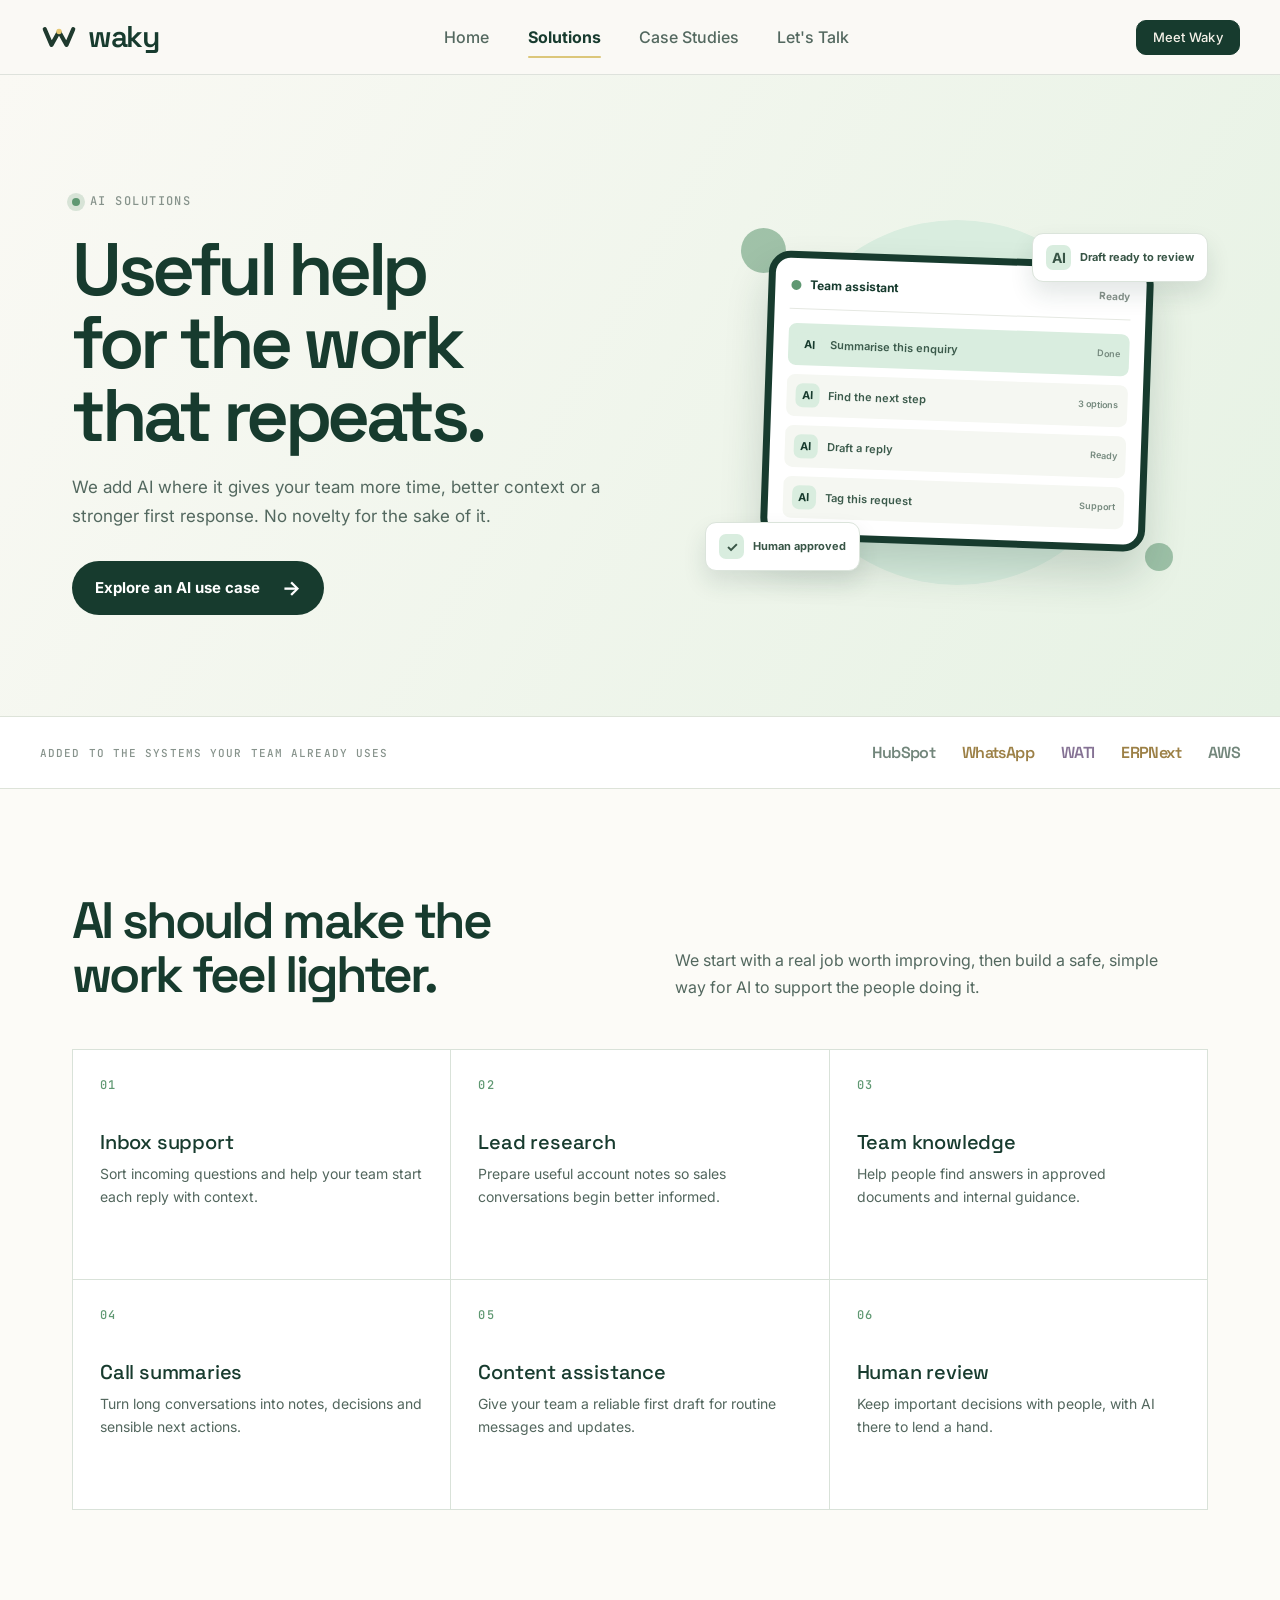
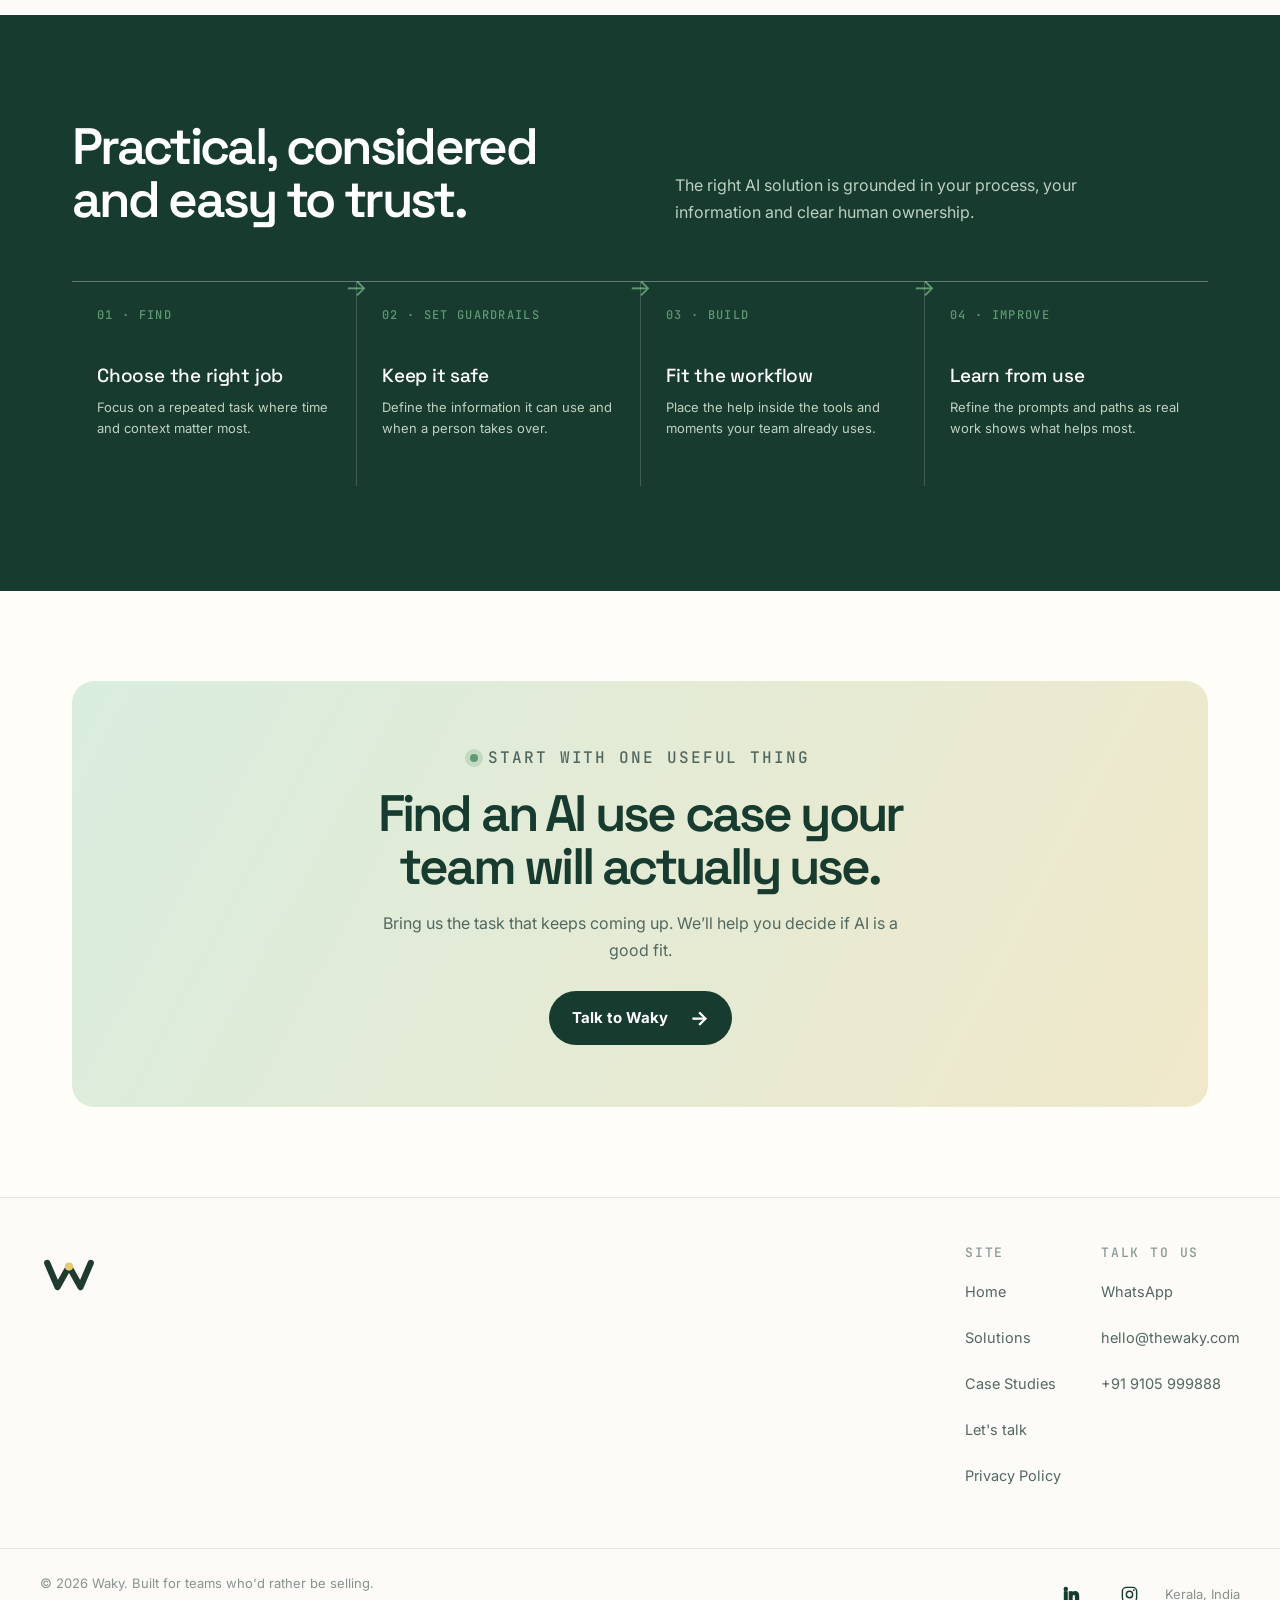
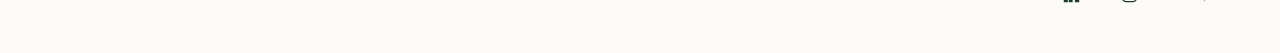
==== commit 1989c5c1: "Use the homepage header and footer on every page Case Studies, Services, the WhatsApp page and the s" ====
--- a/ai-solutions.html
+++ b/ai-solutions.html
@@ -7,8 +7,229 @@
   gtag('config', 'G-2G8WQ6XJQY');
 </script>
 </head>
-<body class="solution-page" style="--solution-accent:#5f9872;--solution-soft:#d9eddf"><header class="site"><div class="wrap nav"><a href="index.html" class="brand" aria-label="Waky home"><svg viewBox="0 0 48 48" aria-hidden="true"><path d="M6 14 L14.5 34 L24 17 L33.5 34 L42 14" fill="none" stroke="#1F3A2E" stroke-width="5.2" stroke-linecap="round" stroke-linejoin="round"/><circle cx="24" cy="17" r="3.4" fill="#E7C873"/></svg><span>waky</span></a><nav class="nav-links" aria-label="Main navigation"><a href="index.html">Home</a><a href="services.html" class="active">Solutions</a><a href="case-studies.html">Case Studies</a><a href="contact.html">Let's talk</a></nav><div class="nav-cta"><a class="btn btn-primary btn-sm" href="contact.html">Meet Waky</a></div></div></header>
+<body class="solution-page" style="--solution-accent:#5f9872;--solution-soft:#d9eddf"><header class="site">
+
+  <div class="wrap nav">
+
+    <a href="index.html" class="brand">
+
+      <svg viewBox="0 0 48 48">
+
+        <path
+          d="M6 14 L14.5 34 L24 17 L33.5 34 L42 14"
+          fill="none"
+          stroke="#1F3A2E"
+          stroke-width="5.2"
+          stroke-linecap="round"
+          stroke-linejoin="round"
+        />
+
+        <circle
+          cx="24"
+          cy="17"
+          r="3.4"
+          fill="#E7C873"
+        />
+
+      </svg>
+
+      <span>waky</span>
+
+    </a>
+
+
+    <nav class="nav-links" aria-label="Main navigation">
+
+      <a href="index.html">Home</a>
+
+      <a href="services.html" class="active">Solutions</a>
+      <a href="case-studies.html">Case Studies</a>
+
+      <a href="contact.html">Let's Talk</a>
+
+    </nav>
+
+
+    <div class="nav-cta">
+
+      <a
+        class="btn btn-primary btn-sm"
+        href="contact.html"
+      >
+        Meet Waky
+      </a>
+
+    </div>
+
+  </div>
+
+</header>
 <main><section class="solution-hero solution-hero--apps"><div class="wrap solution-hero-grid"><div class="solution-hero-copy"><p class="solution-eyebrow">AI SOLUTIONS</p><h1>Useful help for the work that repeats.</h1><p>We add AI where it gives your team more time, better context or a stronger first response. No novelty for the sake of it.</p><a class="solution-action" href="contact.html">Explore an AI use case <span>→</span></a></div><div class="solution-art" aria-label="AI assistant illustration"><div class="solution-orb"></div><div class="solution-float solution-float--one"><strong>AI</strong> Draft ready to review</div><div class="solution-board"><div class="solution-board-head"><i></i> Team assistant <span>Ready</span></div><div class="solution-lines"><div class="solution-line highlight"><b>AI</b> Summarise this enquiry <em>Done</em></div><div class="solution-line"><b>AI</b> Find the next step <em>3 options</em></div><div class="solution-line"><b>AI</b> Draft a reply <em>Ready</em></div><div class="solution-line"><b>AI</b> Tag this request <em>Support</em></div></div></div><div class="solution-float solution-float--two"><strong>✓</strong> Human approved</div></div></div></section><section class="solution-trust"><div class="wrap"><p>ADDED TO THE SYSTEMS YOUR TEAM ALREADY USES</p><div class="app-names"><strong>HubSpot</strong><strong>WhatsApp</strong><strong>WATI</strong><strong>ERPNext</strong><strong>AWS</strong></div></div></section>
 <section class="solution-section"><div class="wrap"><div class="solution-section-heading"><h2>AI should make the work feel lighter.</h2><p>We start with a real job worth improving, then build a safe, simple way for AI to support the people doing it.</p></div><div class="solution-grid"><article class="solution-card"><span class="solution-card-num">01</span><h3>Inbox support</h3><p>Sort incoming questions and help your team start each reply with context.</p></article><article class="solution-card"><span class="solution-card-num">02</span><h3>Lead research</h3><p>Prepare useful account notes so sales conversations begin better informed.</p></article><article class="solution-card"><span class="solution-card-num">03</span><h3>Team knowledge</h3><p>Help people find answers in approved documents and internal guidance.</p></article><article class="solution-card"><span class="solution-card-num">04</span><h3>Call summaries</h3><p>Turn long conversations into notes, decisions and sensible next actions.</p></article><article class="solution-card"><span class="solution-card-num">05</span><h3>Content assistance</h3><p>Give your team a reliable first draft for routine messages and updates.</p></article><article class="solution-card"><span class="solution-card-num">06</span><h3>Human review</h3><p>Keep important decisions with people, with AI there to lend a hand.</p></article></div></div></section>
-<section class="solution-section solution-section--dark"><div class="wrap"><div class="solution-section-heading"><h2>Practical, considered and easy to trust.</h2><p>The right AI solution is grounded in your process, your information and clear human ownership.</p></div><div class="solution-steps"><article class="solution-step"><b>01 · FIND</b><h3>Choose the right job</h3><p>Focus on a repeated task where time and context matter most.</p></article><article class="solution-step"><b>02 · SET GUARDRAILS</b><h3>Keep it safe</h3><p>Define the information it can use and when a person takes over.</p></article><article class="solution-step"><b>03 · BUILD</b><h3>Fit the workflow</h3><p>Place the help inside the tools and moments your team already uses.</p></article><article class="solution-step"><b>04 · IMPROVE</b><h3>Learn from use</h3><p>Refine the prompts and paths as real work shows what helps most.</p></article></div></div></section><section class="solution-cta"><div class="wrap"><div class="solution-cta-card"><p class="solution-eyebrow">START WITH ONE USEFUL THING</p><h2>Find an AI use case your team will actually use.</h2><p>Bring us the task that keeps coming up. We’ll help you decide if AI is a good fit.</p><a class="solution-action" href="contact.html">Talk to Waky <span>→</span></a></div></div></section></main><footer class="solution-footer"><div class="wrap"><a href="index.html" class="brand" aria-label="Waky home"><svg viewBox="0 0 48 48" aria-hidden="true"><path d="M6 14 L14.5 34 L24 17 L33.5 34 L42 14" fill="none" stroke="#1F3A2E" stroke-width="5.2" stroke-linecap="round" stroke-linejoin="round"/><circle cx="24" cy="17" r="3.4" fill="#E7C873"/></svg><span>waky</span></a><p>Systems that help good businesses work better.</p><a href="services.html">← All solutions</a></div></footer><script src="script.js"></script>
+<section class="solution-section solution-section--dark"><div class="wrap"><div class="solution-section-heading"><h2>Practical, considered and easy to trust.</h2><p>The right AI solution is grounded in your process, your information and clear human ownership.</p></div><div class="solution-steps"><article class="solution-step"><b>01 · FIND</b><h3>Choose the right job</h3><p>Focus on a repeated task where time and context matter most.</p></article><article class="solution-step"><b>02 · SET GUARDRAILS</b><h3>Keep it safe</h3><p>Define the information it can use and when a person takes over.</p></article><article class="solution-step"><b>03 · BUILD</b><h3>Fit the workflow</h3><p>Place the help inside the tools and moments your team already uses.</p></article><article class="solution-step"><b>04 · IMPROVE</b><h3>Learn from use</h3><p>Refine the prompts and paths as real work shows what helps most.</p></article></div></div></section><section class="solution-cta"><div class="wrap"><div class="solution-cta-card"><p class="solution-eyebrow">START WITH ONE USEFUL THING</p><h2>Find an AI use case your team will actually use.</h2><p>Bring us the task that keeps coming up. We’ll help you decide if AI is a good fit.</p><a class="solution-action" href="contact.html">Talk to Waky <span>→</span></a></div></div></section></main><footer class="site">
+
+  <!-- Main footer area -->
+  <div class="wrap footer-grid">
+
+    <!-- Waky logo -->
+    <div class="brand">
+
+      <svg
+        viewBox="0 0 48 48"
+        width="26"
+        height="26"
+        aria-label="Waky"
+      >
+        <path
+          d="M6 14 L14.5 34 L24 17 L33.5 34 L42 14"
+          fill="none"
+          stroke="#1F3A2E"
+          stroke-width="5.2"
+          stroke-linecap="round"
+          stroke-linejoin="round"
+        />
+
+        <circle
+          cx="24"
+          cy="17"
+          r="3.4"
+          fill="#E7C873"
+        />
+      </svg>
+
+    </div>
+
+
+    <!-- Footer navigation -->
+    <div class="footer-links">
+
+      <!-- Site links -->
+      <div class="footer-col">
+
+        <h4>Site</h4>
+
+        <a href="index.html">Home</a>
+
+        <a href="services.html">Solutions</a>
+
+        <a href="case-studies.html">Case Studies</a>
+
+        <a href="contact.html">Let's talk</a>
+
+        <a href="privacy.html">Privacy Policy</a>
+
+      </div>
+
+
+      <!-- Contact links -->
+      <div class="footer-col">
+
+        <h4>Talk to us</h4>
+
+        <a
+          data-wa-button
+          data-wa-message="Hi Waky, I'd like to book a free consultation."
+        >
+          WhatsApp
+        </a>
+
+        <a href="mailto:hello@thewaky.com">
+          hello@thewaky.com
+        </a>
+
+        <a href="tel:+919105999888">
+          +91 9105 999888
+        </a>
+
+      </div>
+
+    </div>
+
+  </div>
+
+
+  <!-- =======================================================
+       FOOTER BOTTOM
+       ======================================================= -->
+
+  <div class="wrap footer-bottom">
+
+    <!-- Copyright -->
+    <span>
+      © 2026 Waky. Built for teams who'd rather be selling.
+    </span>
+
+
+    <!-- Social links -->
+    <div class="footer-socials">
+
+      <!-- LinkedIn -->
+      <a
+        href="https://www.linkedin.com/company/waky-labs"
+        target="_blank"
+        rel="noopener noreferrer"
+        aria-label="Waky on LinkedIn"
+      >
+
+        <svg
+          viewBox="0 0 24 24"
+          aria-hidden="true"
+        >
+          <path
+            d="M6.5 8.5H3V21h3.5V8.5ZM4.75 3A2.05 2.05 0 1 0 4.75 7.1 2.05 2.05 0 0 0 4.75 3ZM21 13.9c0-3.75-2-5.5-4.65-5.5-2.15 0-3.1 1.18-3.65 2v-1.9H9.2V21h3.5v-6.2c0-1.63.3-3.2 2.33-3.2 2 0 2.02 1.86 2.02 3.3V21H21v-7.1Z"
+          />
+        </svg>
+
+      </a>
+
+
+      <!-- Instagram -->
+<a
+  href="https://www.instagram.com/wakylabs"
+  target="_blank"
+  rel="noopener noreferrer"
+  aria-label="Waky on Instagram"
+>
+  <svg
+    viewBox="0 0 24 24"
+    aria-hidden="true"
+  >
+    <rect
+      x="3"
+      y="3"
+      width="18"
+      height="18"
+      rx="5"
+      fill="none"
+      stroke="currentColor"
+      stroke-width="1.8"
+    />
+
+    <circle
+      cx="12"
+      cy="12"
+      r="4"
+      fill="none"
+      stroke="currentColor"
+      stroke-width="1.8"
+    />
+
+    <circle
+      cx="17.5"
+      cy="6.5"
+      r="1.1"
+      fill="currentColor"
+      stroke="none"
+    />
+  </svg>
+</a>
+
+
+    <!-- Location -->
+    <span>
+      Kerala, India
+    </span>
+
+  </div>
+</footer><script src="script.js"></script>
 </body></html>
